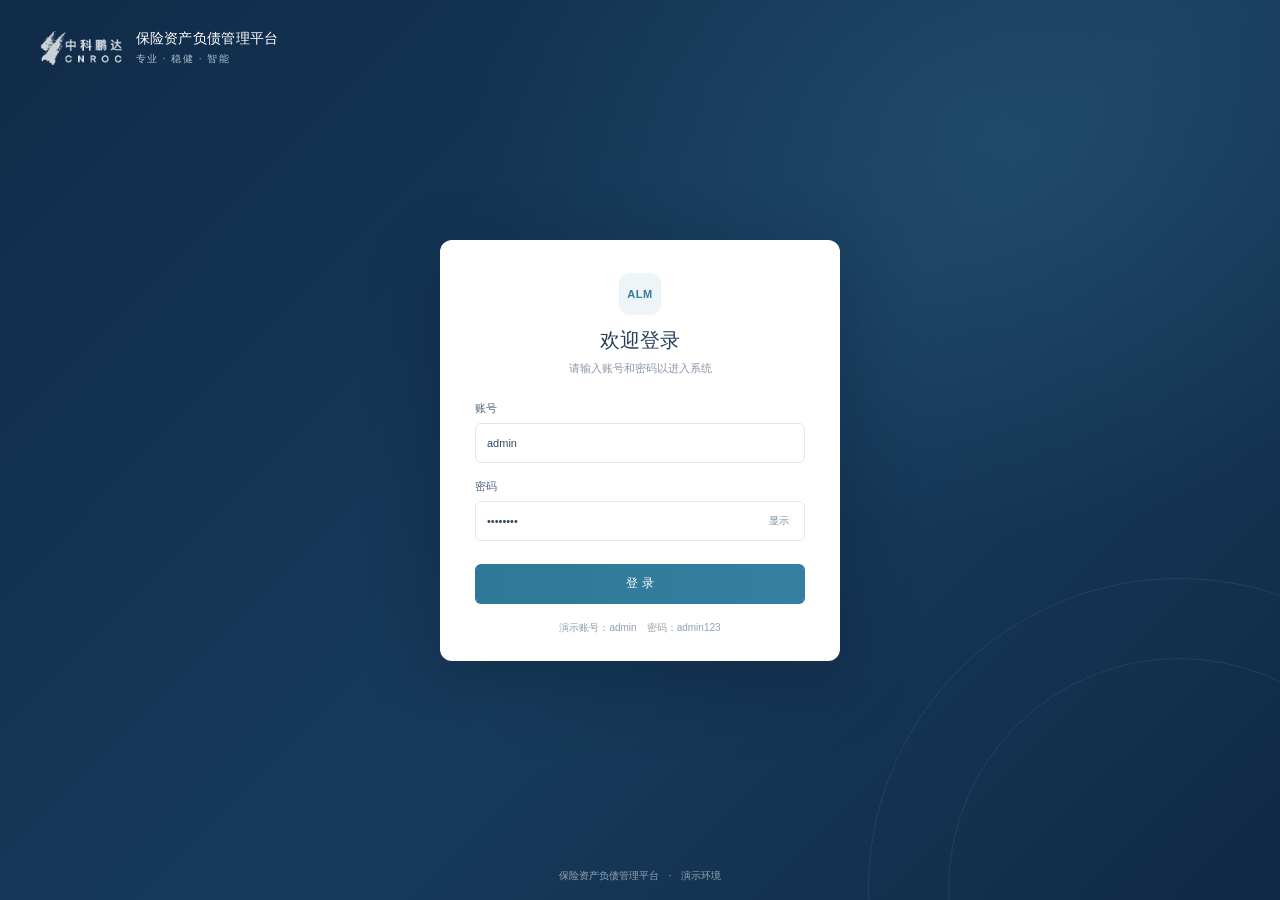
==== index.html @ dae2524f "更新监管报表填报说明内容，按相对路径重建发布包" ====
<!doctype html>
<html lang="zh-CN"><head><meta charset="UTF-8"/><meta name="viewport" content="width=device-width, initial-scale=1.0"/><meta name="theme-color" content="#10243f"/><title>保险资产负债管理平台</title>  <script type="module" crossorigin src="./assets/index-Ctc1Qsqa.js"></script>
  <link rel="stylesheet" crossorigin href="./assets/index-CsnLTmiR.css">
</head><body><div id="root"></div></body></html>
---- assets/index-CsnLTmiR.css ----
:root{color:#233d59;font-synthesis:none;text-rendering:optimizelegibility;-webkit-font-smoothing:antialiased;--nav:#10243f;--nav-active:#1b3e60;--accent:#43c0bf;--primary:#176f91;--primary-hover:#125c7b;--title:#172b4d;--muted:#74839a;--line:#e8edf4;--shadow:0 3px 8px #152b490f;background:#f4f7fb;font-family:Inter,PingFang SC,Microsoft YaHei,Arial,sans-serif;font-size:13px;font-weight:400}*{box-sizing:border-box}body{min-width:320px;min-height:100vh;margin:0}button,input,select,textarea{font:inherit}button{cursor:pointer;color:inherit}a{color:inherit;text-decoration:none}.app-shell{background:#f4f7fb;height:100vh;min-height:600px;display:flex;overflow:hidden}.sidebar{background:var(--nav);color:#bdc8d6;flex-direction:column;flex:none;width:260px;display:flex;overflow:hidden}.brand{color:#fff;white-space:nowrap;flex:none;align-items:center;gap:12px;height:75px;padding:0 22px;font-size:13px;display:flex}.brand-mark{background:#1b88a6;border-radius:10px;place-items:center;width:34px;height:34px;font-size:26px;font-weight:300;line-height:1;display:grid}.brand-logo{flex:none;width:auto;height:30px;display:block}.brand-text{flex-direction:column;justify-content:center;min-width:0;line-height:1.2;display:flex}.brand-text b{color:#fff;letter-spacing:1px;white-space:nowrap;font-size:13px;font-weight:600}@media (width>=761px){.brand-mark{display:none}}.nav-scroll{scrollbar-width:thin;scrollbar-color:#324861 transparent;flex:1;padding-bottom:16px;overflow-y:auto}.nav-caption{color:#71849f;letter-spacing:1px;padding:20px 22px 8px;font-size:11px}.nav-module{padding:0 12px}.nav-item{color:#bdc8d6;border-radius:7px;align-items:center;gap:12px;height:40px;margin-bottom:5px;padding:0 12px 0 20px;font-size:13px;font-weight:600;transition:background .15s,color .15s;display:flex;position:relative}.nav-item:hover{color:#fff;background:#ffffff0f}.nav-item.active{background:var(--nav-active);color:#fff;font-weight:600}.nav-item.active:before{content:"";background:var(--accent);border-radius:2px;width:3px;position:absolute;top:10px;bottom:10px;left:0}.nav-dot{background:#7f92aa;border-radius:50%;flex:none;width:9px;height:9px}.nav-item.active .nav-dot{background:#59cbca;box-shadow:0 0 0 1px #59cbca59}.nav-chevron{color:#9ab4ca;margin-left:auto;font-size:13px}.sub-list{padding:3px 8px 8px 22px}.sub-list.grouped{background:#ffffff06;border-left:1px solid #ffffff12;border-radius:0 7px 7px 0;margin:1px 0 7px;padding:6px 8px 8px 22px}.sub-group{color:#8fa3bb;letter-spacing:.3px;text-align:left;cursor:pointer;background:0 0;border:0;border-radius:4px;align-items:center;gap:6px;width:100%;padding:7px 10px 4px;font-size:12px;font-weight:600;transition:color .15s;display:flex}.sub-group:hover{color:#c9d6e6}.sub-chevron{color:#6a7f99;margin-left:auto;font-size:12px;transition:transform .15s}.sub-group:before{content:"";background:#5a7088;border-radius:50%;flex:none;width:4px;height:4px}.sub-item{color:#a9b9cd;border-radius:5px;margin:1px 0;padding:7px 12px;font-size:11px;font-weight:500;line-height:1.4;transition:background .15s,color .15s;display:block}.sub-item:hover{color:#e9f2fa;background:#ffffff0d}.sub-item.active{color:#12334d;background:#d8edf2;font-weight:700;position:relative}.sub-item.active:before{content:"";background:var(--accent);border-radius:2px;width:3px;position:absolute;top:6px;bottom:6px;left:0}.nav-divider{border-top:1px solid #2a3e57;margin:15px 22px 0}.sys-nav{text-align:left;color:#bdc8d6;background:0 0;border:0;width:100%;height:36px;padding-left:46px;font-size:12px;display:block}.sys-nav:hover{color:#fff}.sidebar-user{background:#172f4c;border-radius:9px;flex:none;align-items:center;gap:11px;min-height:62px;margin:auto 16px 20px;padding:0 14px;display:flex}.sidebar-user b,.sidebar-user small{display:block}.sidebar-user b{color:#fff;font-size:11px;font-weight:600}.sidebar-user small{color:#95a9c0;margin-top:3px;font-size:10px}.user-avatar,.top-avatar{color:#fff;background:#2b6981;border-radius:50%;flex:none;place-items:center;width:30px;height:30px;font-size:10px;display:grid}.main-area{flex-direction:column;flex:1;min-width:0;display:flex}.topbar{z-index:2;background:#fff;border-bottom:1px solid #e9eef5;flex:none;justify-content:space-between;align-items:center;height:58px;padding:0 30px;display:flex}.breadcrumbs{color:#738198;font-size:11px}.breadcrumbs b{font-weight:600}.breadcrumbs span{color:#3d526e}.top-user{color:#3b4b62;align-items:center;gap:9px;font-size:11px;display:flex}.top-avatar{color:#217e91;background:#edf4f7;width:28px;height:28px}.caret{color:#8997a9}.page-scroll{flex:1;min-height:0;overflow:auto}.page-content{max-width:1800px;margin:0 auto;padding:23px 30px 34px}.page-heading{justify-content:space-between;align-items:flex-start;gap:18px;min-height:56px;margin-bottom:18px;display:flex}.page-heading h1{color:var(--title);margin:0;font-size:21px;font-weight:700;line-height:1.2}.page-heading p{color:var(--muted);margin:7px 0 0;font-size:11px}.heading-actions{flex-wrap:wrap;align-items:center;gap:8px;display:flex}.button{color:#51677f;white-space:nowrap;background:#fff;border:1px solid #dce5ee;border-radius:5px;justify-content:center;align-items:center;height:30px;padding:0 14px;font-size:11px;transition:all .15s;display:inline-flex}.button:hover{color:var(--primary);background:#f7fbfd;border-color:#a9c6d7}.button.primary{background:var(--primary);border-color:var(--primary);color:#fff;font-weight:600}.button.primary:hover{background:var(--primary-hover);border-color:var(--primary-hover)}.status-pill{color:#2b8972;white-space:nowrap;background:#eff9f5;border:1px solid #cce9df;border-radius:14px;padding:5px 10px;font-size:10px}.card{box-shadow:var(--shadow);background:#fff;border:1px solid #e7edf3;border-radius:8px;overflow:hidden}.card-header{border-bottom:1px solid #edf1f5;justify-content:space-between;align-items:center;height:50px;padding:0 18px;display:flex}.card-header h2{color:var(--title);margin:0;font-size:13px;font-weight:700}.card-header>div{align-items:center;gap:8px;display:flex}.card-body{padding:16px 18px}.muted{color:#8593a6;font-size:10px}.kpi-grid{grid-template-columns:repeat(7,minmax(125px,1fr));gap:10px;display:grid}.kpi-card{text-align:left;min-width:0;height:104px;box-shadow:var(--shadow);background:#fff;border:1px solid #e8edf4;border-radius:8px;padding:15px 13px 10px;transition:transform .15s,box-shadow .15s,border .15s;position:relative;overflow:hidden}.kpi-card:hover{transform:translateY(-2px);box-shadow:0 6px 16px #152b491a}.kpi-card.selected{border-color:#8fc5d2}.kpi-topline{background:#2289a3;height:3px;position:absolute;top:0;left:0;right:0}.kpi-card:nth-child(2n) .kpi-topline{background:#7386a7}.kpi-label{color:#52657d;text-overflow:ellipsis;white-space:nowrap;font-size:10px;display:block;overflow:hidden}.kpi-card strong{color:#1b3655;margin-top:6px;font-size:22px;line-height:1.15;display:block}.kpi-card small{color:#8795a8;margin-top:6px;font-size:9px;display:block}.kpi-card em{color:#23836e;margin-left:3px;font-style:normal}.metric-detail{border-color:#b9dce4;margin-top:13px}.text-button{color:var(--primary);background:0 0;border:0;font-size:10px}.formula-box{background:#f3f8fb;border-radius:6px;align-items:center;gap:16px;padding:12px 14px;display:flex}.formula-box span{color:#74839a;flex:none;font-size:10px}.formula-box b{color:#1d4667;font-size:12px}.metric-detail .card-body>p{color:#6f8093;margin:11px 0;font-size:11px}.detail-columns{color:#74839a;border-top:1px solid #edf1f5;flex-wrap:wrap;gap:28px;padding-top:9px;font-size:10px;display:flex}.detail-columns strong{color:#314b65;font-weight:600}.two-col{grid-template-columns:minmax(0,1.6fr) minmax(300px,1fr);gap:14px;display:grid}.section-gap{margin-top:14px}.chart-wrap{height:230px;padding-top:9px;position:relative}.chart-wrap svg{width:100%;height:205px;overflow:visible}.chart-wrap svg text{fill:#94a1b1;font-size:10px}.chart-legend{color:#74839a;gap:15px;font-size:10px;display:flex;position:absolute;top:-40px;right:2px}.chart-legend span{align-items:center;gap:5px;display:flex}.chart-legend i{border-radius:50%;width:8px;height:8px;display:inline-block}.legend-blue{background:#328bc6}.legend-teal{background:#22a38b}.allocation{justify-content:center;align-items:center;gap:25px;min-height:205px;display:flex}.donut{background:conic-gradient(#2789bb 0 52.4%,#4cae9d 52.4% 71%,#7fa4c1 71% 83.3%,#b2c3d4 83.3% 93.7%,#d8e0e8 93.7% 100%);border-radius:50%;flex:none;place-items:center;width:145px;height:145px;display:grid}.donut>div{text-align:center;background:#fff;border-radius:50%;align-content:center;width:102px;height:102px;display:grid}.donut b{color:#263e5d;font-size:17px}.donut small{color:#8290a2;font-size:9px}.allocation-list{min-width:160px}.allocation-list>div{color:#67798f;align-items:center;gap:7px;margin:12px 0;font-size:10px;display:flex}.allocation-list b{color:#334e6c;margin-left:auto}.swatch{background:#2789bb;border-radius:2px;width:8px;height:8px}.swatch.s1{background:#4cae9d}.swatch.s2{background:#7fa4c1}.swatch.s3{background:#b2c3d4}.swatch.s4{background:#d8e0e8}.table-scroll{width:100%;overflow:auto}table{border-collapse:collapse;white-space:nowrap;width:100%;font-size:11px}thead{background:#f4f7fa}th{color:#53677f;text-align:left;border-bottom:1px solid #e3eaf1;height:38px;padding:0 12px;font-weight:600}td{color:#364d67;border-bottom:1px solid #edf1f5;height:42px;padding:0 12px}.tag{white-space:nowrap;border-radius:11px;align-items:center;height:20px;padding:0 8px;font-size:9px;display:inline-flex}.tag.blue{color:#367da0;background:#edf5fa}.tag.gray{color:#8491a0;background:#f0f2f5}.positive{color:#23836e}.negative{color:#b84e42}.empty-cell{color:#93a0af;height:100px;text-align:center!important}.table-note{color:#93a0af;margin-top:12px;font-size:10px}.filterbar{box-shadow:var(--shadow);background:#fff;border:1px solid #e7edf3;border-radius:8px;flex-wrap:wrap;align-items:flex-end;gap:12px;margin-bottom:14px;padding:12px 16px;display:flex}.filter-control{color:#74839a;flex-direction:column;gap:5px;font-size:10px;display:flex}.filter-control select,.filter-control input,.table-toolbar input,.table-toolbar select,.market-filters select,.mini-select{color:#354b65;background:#fbfcfd;border:1px solid #e1e8ef;border-radius:5px;outline:none;min-width:150px;height:28px;padding:0 9px}.filter-control input:focus,.filter-control select:focus{border-color:#9dbdd2}.filter-control.search-control input{min-width:190px}.pager{color:#8492a3;justify-content:flex-end;align-items:center;gap:7px;margin:12px 0 4px;font-size:10px;display:flex}.pager button{color:#65768c;background:#fff;border:1px solid #e2e8ef;border-radius:4px;min-width:25px;height:25px}.pager .current-page{background:var(--primary);border-color:var(--primary);color:#fff}.pager input{text-align:center;border:1px solid #dce5ec;border-radius:4px;width:32px;height:22px}.tabs{border-bottom:1px solid #e2e8ef;gap:25px;margin:0 0 14px;display:flex}.tabs button{color:#718198;background:0 0;border:0;padding:0 2px 11px;font-size:12px;position:relative}.tabs button:hover,.tabs button.active{color:var(--primary);font-weight:600}.tabs button.active:after{content:"";background:var(--primary);border-radius:2px;height:2px;position:absolute;bottom:-1px;left:0;right:0}.tab-count{color:var(--primary);background:#e8f3f6;border-radius:9px;margin-left:6px;padding:1px 6px;font-size:9px}.table-toolbar{align-items:center;gap:10px;margin:-2px 0 12px;display:flex}.table-toolbar input{min-width:230px}.table-toolbar select{min-width:155px}.table-toolbar .tag{margin-left:auto}.switch{vertical-align:middle;background:#cdd5de;border:none;border-radius:11px;width:34px;height:18px;padding:2px;transition:background .2s}.switch:after{content:"";background:#fff;border-radius:50%;width:14px;height:14px;transition:transform .2s;display:block;box-shadow:0 1px 2px #8390a0}.switch.on{background:#27977d}.switch.on:after{transform:translate(16px)}.row-actions{gap:6px;display:flex}.row-actions .button{height:26px;padding:0 8px;font-size:10px}.summary-row{gap:12px;margin-bottom:14px;display:flex}.summary-card{min-width:150px;box-shadow:var(--shadow);background:#fff;border:1px solid #e7edf3;border-radius:7px;align-items:center;gap:9px;padding:11px 14px;display:flex}.summary-card small{color:#7c8b9d;font-size:10px}.summary-card b{color:#263f5e;font-size:15px}.summary-card span{color:#8391a1;font-size:10px}.notice{color:#52738c;background:#f0f7fb;border:1px solid #d9eaf2;border-radius:6px;margin:0 0 14px;padding:10px 13px;font-size:10px}.modal-backdrop{z-index:20;background:#0c1b2e6b;place-items:center;padding:16px;display:grid;position:fixed;inset:0}.modal{background:#fff;border-radius:9px;width:min(520px,100%);overflow:hidden;box-shadow:0 20px 70px #0c1b2e3d}.modal header,.modal footer{border-bottom:1px solid #edf1f5;justify-content:space-between;align-items:center;height:52px;padding:0 18px;display:flex}.modal header b{color:var(--title);font-size:14px}.modal header button{color:#8291a3;background:0 0;border:0;font-size:23px}.modal-body{color:#53677d;padding:18px;font-size:11px}.modal footer{border-top:1px solid #edf1f5;border-bottom:0;justify-content:flex-end;gap:8px}.modal-lead{color:#304a65;margin:0 0 14px;font-weight:600}.modal-field{color:#6e8094;margin-top:16px;font-size:10px;display:block}.modal-field textarea{color:#40566f;resize:vertical;border:1px solid #dfe7ee;border-radius:5px;width:100%;margin-top:6px;padding:9px;display:block}.report-summary{grid-template-columns:repeat(4,1fr);gap:10px;margin:14px 0;display:grid}.report-summary>div{box-shadow:var(--shadow);background:#fff;border:1px solid #e7edf3;border-radius:7px;padding:12px 14px}.report-summary small,.report-summary b{display:block}.report-summary small{color:#8491a1;font-size:10px}.report-summary b{color:#344d68;margin-top:6px;font-size:11px}.report-chapters{grid-template-columns:repeat(3,minmax(180px,1fr));gap:12px;display:grid}.chapter-card{text-align:left;min-height:112px;box-shadow:var(--shadow);background:#fff;border:1px solid #e7edf3;border-radius:8px;padding:15px}.chapter-card b,.chapter-card small{display:block}.chapter-card b{color:#304963;font-size:12px}.chapter-card small{color:#8391a1;margin-top:7px;font-size:10px}.chapter-progress{background:#eaf0f6;border-radius:3px;height:4px;margin-top:16px}.chapter-progress i{background:#2584ed;border-radius:3px;height:4px;display:block}.flow{justify-content:space-between;align-items:center;gap:8px;display:flex}.flow-step{color:#536981;align-items:center;gap:9px;font-size:11px;display:flex}.flow-step span{color:#28738d;background:#edf5f9;border-radius:50%;place-items:center;width:24px;height:24px;font-size:9px;display:grid}.flow-step b{color:#b2bdc8;margin-left:8px;font-size:16px}.market-filters{color:#75859a;background:#fff;border:1px solid #e7edf3;border-radius:8px;align-items:center;gap:22px;margin-bottom:14px;padding:12px 16px;font-size:10px;display:flex}.market-filters label{align-items:center;gap:9px;display:flex}.data-source{margin-left:auto}.data-source span{color:#314b66}.market-kpis{grid-template-columns:repeat(5,1fr);gap:10px;margin-bottom:14px;display:grid}.market-kpis>div{box-shadow:var(--shadow);background:#fff;border:1px solid #e7edf3;border-radius:7px;padding:12px 15px}.market-kpis small,.market-kpis strong{display:block}.market-kpis small{color:#8291a2;font-size:10px}.market-kpis strong{color:#2c4562;margin-top:7px;font-size:18px}.market-kpis span{color:#24866f;font-size:9px}.segmented{border:1px solid #e0e7ef;border-radius:5px;display:flex;overflow:hidden}.segmented button{color:#6f8095;background:#fff;border:0;padding:5px 10px;font-size:9px}.segmented button.active{color:#176f91;background:#eaf4f7}.forecast-summary{grid-template-columns:repeat(4,1fr);gap:10px;margin:14px 0;display:grid}.forecast-summary>div{box-shadow:var(--shadow);background:#fff;border:1px solid #e7edf3;border-radius:7px;padding:13px 15px}.forecast-summary small,.forecast-summary strong,.forecast-summary span{display:block}.forecast-summary small{color:#7f8da0;font-size:10px}.forecast-summary strong{color:#263f5e;margin:7px 0 3px;font-size:19px}.forecast-summary span{color:#97a3b2;font-size:9px}.param-list>div{border-bottom:1px solid #edf1f5;justify-content:space-between;padding:12px 2px;font-size:10px;display:flex}.param-list>div:last-child{border:0}.param-list span{color:#8593a4}.param-list b{color:#344b65;font-weight:600}@media (width<=1200px){.sidebar{width:230px}.page-content{padding:20px}.kpi-grid{grid-template-columns:repeat(4,minmax(130px,1fr))}.two-col{grid-template-columns:1fr}.allocation{justify-content:flex-start}.report-chapters{grid-template-columns:repeat(2,minmax(180px,1fr))}}.chart-wrap{padding-top:24px}.chart-wrap svg{height:190px}.chart-legend{top:4px}.report-tabs{scrollbar-width:thin;background:#fff;border-bottom:1px solid #e6edf3;gap:0;margin:12px 0 14px;display:flex;overflow:auto}.report-tabs button{color:#6e8094;background:#fff;border:0;border-bottom:2px solid #0000;flex:none;height:39px;padding:0 13px;font-size:10px}.report-tabs button:hover{color:var(--primary);background:#f8fbfd}.report-tabs button.active{border-bottom-color:var(--primary);color:var(--primary);font-weight:700}.asset-table{table-layout:fixed;min-width:1450px;font-size:10px}.asset-table th,.asset-table td{text-align:center;white-space:normal;height:auto;padding:8px;line-height:1.4}.asset-table thead tr:first-child th{color:#304965;background:#eaf1f6;border-right:1px solid #dde6ed;height:37px;font-weight:700}.asset-table thead tr:nth-child(2) th{color:#53677f;background:#f4f7fa;height:46px;font-size:9px}.asset-table th:first-child,.asset-table td:first-child{text-align:left;width:230px}.asset-table .asset-sticky{z-index:1;background:#eaf1f6;position:sticky;left:0}.asset-table td.asset-name{z-index:1;text-align:left;color:#354c66;background:#fff;padding:8px;position:sticky;left:0}.asset-table tbody tr:hover td.asset-name{background:#f6fafc}.asset-table tbody tr.asset-section-row td{color:#2c4561;background:#f0f5f8;font-weight:700}.asset-table tbody tr.asset-section-row td.asset-name{background:#f0f5f8}.asset-table-wrap{max-height:calc(100vh - 410px)}@media (width<=900px){.page-content{padding-left:18px;padding-right:18px}.kpi-grid{grid-template-columns:repeat(2,minmax(0,1fr))}.market-kpis{grid-template-columns:repeat(3,minmax(0,1fr))}}@media (width<=760px){.app-shell{height:auto;min-height:100dvh}.sidebar{width:66px;height:100vh;position:sticky;top:0}.brand{padding:0 16px}.brand b,.brand-logo,.brand-text,.nav-caption,.nav-item span:not(.nav-dot),.sub-list,.nav-divider,.sys-nav,.sidebar-user{display:none}.nav-module{padding:0 8px}.nav-item{justify-content:center;margin:7px 0;padding:0}.nav-dot{width:10px;height:10px}.topbar{height:52px;padding:0 15px}.breadcrumbs{font-size:10px}.top-user>span:not(.top-avatar){display:none}.page-content{padding:17px 13px 25px}.page-heading{display:block}.heading-actions{margin-top:13px}.kpi-grid{grid-template-columns:repeat(2,minmax(130px,1fr))}.kpi-card{height:94px}.report-summary,.forecast-summary,.market-kpis{grid-template-columns:repeat(2,1fr)}.market-kpis>div:last-child{grid-column:span 2}.market-filters{flex-direction:column;align-items:flex-start;gap:10px}.data-source{margin-left:0}.report-chapters{grid-template-columns:1fr}.summary-row{flex-wrap:wrap}.summary-card{flex:1;min-width:140px}.row-actions{flex-direction:column}.flow{flex-direction:column;align-items:flex-start}.flow-step b{display:none}.formula-box{flex-direction:column;align-items:flex-start;gap:6px}.card-body{padding:13px}.card-header{padding:0 13px}.filterbar{gap:9px}.filter-control{flex:1;min-width:125px}.filter-control select,.filter-control input{width:100%;min-width:0}.filter-control.search-control input{min-width:0}.table-toolbar{flex-wrap:wrap}.table-toolbar input{flex:1;min-width:0}.table-toolbar .tag{margin-left:0}}.nav-item,.sub-item,.sys-nav{outline:none}.nav-item:focus-visible,.sub-item:focus-visible,.sys-nav:focus-visible{outline-offset:2px;outline:2px solid #59cbca}.nav-item:hover .nav-dot{background:#59cbca}.nav-chevron{transition:transform .18s,color .15s}.nav-item:hover .nav-chevron{color:#d7e7f2}.nav-item.active .nav-chevron{transform:rotate(180deg)}.sub-list{animation:.16s ease-out nav-reveal}.sub-list.grouped>div+div{border-top:1px solid #ffffff0a;margin-top:2px;padding-top:2px}@keyframes nav-reveal{0%{opacity:.6;transform:translateY(-3px)}to{opacity:1;transform:translateY(0)}}.prototype-filter{box-shadow:var(--shadow);background:#fff;border:1px solid #e7edf3;border-radius:8px;flex-wrap:wrap;align-items:flex-end;gap:12px;margin:0 0 14px;padding:12px 16px;display:flex}.prototype-filter label{color:#74839a;align-items:center;gap:8px;font-size:10px;display:flex}.prototype-filter select,.prototype-filter input{color:#354b65;height:29px;font:inherit;background:#fbfcfd;border:1px solid #e1e8ef;border-radius:5px;padding:0 9px}.prototype-filter .button{height:29px}.prototype-filter .demo-tag{color:#39849d;background:#edf7fa;border:1px solid #d9edf2;border-radius:12px;margin-left:auto;padding:4px 9px;font-size:9px}.market-prototype-filter>label:first-child{flex-wrap:wrap}.market-prototype-filter input[type=date]{width:142px}.prototype-kpis,.prototype-stat-cards{grid-template-columns:repeat(5,minmax(0,1fr));gap:10px;margin-bottom:14px;display:grid}.prototype-kpis>div,.prototype-stat-cards>div{min-width:0;min-height:84px;box-shadow:var(--shadow);background:#fff;border:1px solid #e7edf3;border-radius:7px;padding:12px 14px}.prototype-kpis small,.prototype-kpis strong,.prototype-kpis span,.prototype-stat-cards small,.prototype-stat-cards strong,.prototype-stat-cards span{display:block}.prototype-kpis small,.prototype-stat-cards small{color:#8291a2;font-size:10px;line-height:1.4}.prototype-kpis strong,.prototype-stat-cards strong{color:#294663;white-space:nowrap;margin:8px 0 4px;font-size:19px}.prototype-kpis span,.prototype-stat-cards span{color:#93a0af;font-size:9px}.market-prototype .card{margin-bottom:14px}.prototype-chart{height:230px;padding-top:25px;position:relative}.prototype-chart svg{width:100%;height:195px;overflow:visible}.prototype-chart svg text{font-family:inherit}.prototype-legend{color:#75859a;font-size:10px;position:absolute;top:2px;right:8px}.market-prototype-grid{grid-template-columns:minmax(0,1.4fr) minmax(330px,1fr);gap:14px;display:grid}.market-prototype-grid .card{margin-bottom:0}.yield-curve>div{color:#687c91;grid-template-columns:55px 1fr 55px;align-items:center;gap:10px;margin:13px 0;font-size:10px;display:grid}.yield-curve>div>div{background:#eff3f6;border-radius:8px;height:8px;overflow:hidden}.yield-curve i{background:linear-gradient(90deg,#53b7b1,#2d86ad);border-radius:8px;height:100%;display:block}.yield-curve b{text-align:right;color:#2e4a67;font-weight:600}.prototype-tabs{margin-top:12px}.prototype-analysis-select{color:#74839a;flex-wrap:wrap;align-items:center;gap:26px;padding:9px 2px 13px;font-size:10px;display:flex}.prototype-analysis-select b{color:#394f68;background:#fff;border:1px solid #e0e7ef;border-radius:5px;margin-left:7px;padding:6px 10px;font-weight:500;display:inline-block}.prototype-stat-cards{grid-template-columns:repeat(4,minmax(0,1fr))}.forecast-prototype>.card{margin-bottom:14px}.forecast-prototype table{font-size:10px}.forecast-prototype th{color:#435c77;background:#eef3f7;height:42px}.forecast-prototype td{height:38px}.forecast-source{color:#76879a;background:#f4f8fa;border:1px solid #e3edf1;border-radius:6px;margin-top:14px;padding:12px 14px;font-size:10px;line-height:1.7}.scope-grid{grid-template-columns:repeat(3,1fr);gap:18px;display:grid}.scope-grid>div{border-left:3px solid #5aa9b1;padding:3px 12px}.scope-grid b{color:#314c68;font-size:11px}.scope-grid p{color:#74839a;margin:7px 0 0;font-size:10px;line-height:1.7}.equation-cards{grid-template-columns:repeat(5,minmax(0,1fr));align-items:center;gap:12px;display:grid}.equation-cards>div{background:#f9fbfc;border:1px solid #e5edf2;border-radius:7px;min-height:74px;padding:12px;position:relative}.equation-cards small,.equation-cards b{display:block}.equation-cards small{color:#78899b;min-height:25px;font-size:9px}.equation-cards b{color:#2d4b68;white-space:nowrap;margin-top:6px;font-size:12px}.equation-cards i{color:#91a1b0;z-index:1;font-size:10px;font-style:normal;position:absolute;top:26px;right:-15px}@media (width<=1100px){.prototype-kpis{grid-template-columns:repeat(3,minmax(0,1fr))}.market-prototype-grid{grid-template-columns:1fr}.prototype-stat-cards{grid-template-columns:repeat(2,minmax(0,1fr))}.equation-cards{grid-template-columns:repeat(3,minmax(0,1fr))}}@media (width<=700px){.prototype-kpis{grid-template-columns:repeat(2,minmax(0,1fr))}.prototype-filter{align-items:stretch}.prototype-filter label{justify-content:space-between;width:100%}.prototype-filter label select{flex:1;min-width:0}.prototype-filter .demo-tag{margin-left:0}.scope-grid{grid-template-columns:1fr}.prototype-stat-cards{grid-template-columns:repeat(2,minmax(0,1fr))}.market-prototype-filter input[type=date]{width:calc(50% - 20px)}}.stress-review-note{color:#816b37;background:#fffaf0;border:1px solid #f0dfb5;border-radius:6px;justify-content:space-between;align-items:center;gap:16px;margin-bottom:12px;padding:10px 14px;font-size:10px;display:flex}.stress-review-note label{white-space:nowrap;align-items:center;gap:8px;display:flex}.stress-review-note select{color:#5d6470;background:#fff;border:1px solid #e7dfcc;border-radius:4px;height:27px;padding:0 8px;font-size:10px}.stress-overview{align-items:center;gap:10px;margin-bottom:13px;display:flex}.stress-overview>div{background:#fff;border:1px solid #e7edf3;border-radius:6px;justify-content:space-between;align-items:center;min-width:112px;padding:9px 12px;display:flex}.stress-overview small{color:#7c8b9c;font-size:10px}.stress-overview b{color:#294663;font-size:17px}.stress-overview>span{color:#8291a2;margin-left:6px;font-size:10px}.stress-table{min-width:1100px}.stress-table th:nth-child(6),.stress-table td:nth-child(6){text-align:center;width:70px}.stress-table th:last-child{width:200px}.stress-table td{white-space:normal;line-height:1.5}.stress-table .row-actions{white-space:nowrap;gap:6px;display:flex}.stress-table .row-actions .button{padding:0 9px}.scenario-expand{color:#2e4d69;text-align:left;background:0 0;border:0;padding:0;font-size:10px;line-height:1.5}.scenario-expand:hover{color:var(--primary)}.scenario-detail-row>td{background:#f7fafc;padding:0}.scenario-detail{color:#526a80;background:#f5f9fb;border-left:3px solid #58a9b1;margin:0 12px 10px 25px;padding:13px 16px}.scenario-detail>div{justify-content:space-between;gap:12px;display:flex}.scenario-detail b{color:#294967;font-size:11px}.scenario-detail span,.scenario-detail small{color:#8594a4;font-size:9px}.scenario-detail ul{margin:9px 0;padding-left:18px}.scenario-detail li{margin:3px 0;font-size:10px;line-height:1.7}.run-review-note{color:#74859a;background:#f6f9fb;border:1px solid #e8eef3;border-radius:6px;grid-template-columns:150px 1fr;gap:5px 12px;margin:14px 0 0;padding:11px 13px;font-size:10px;line-height:1.6;display:grid}.run-review-note b{color:#3d5873;grid-row:span 2}.run-review-note small{color:#91a0af;font-size:9px}@media (width<=760px){.stress-review-note{flex-direction:column;align-items:flex-start}.stress-overview{flex-wrap:wrap;align-items:stretch}.stress-overview>span{width:100%;margin:4px 0}.run-review-note{grid-template-columns:1fr}.run-review-note b{grid-row:auto}}.report-prototype-filter{box-shadow:var(--shadow);background:#fff;border:1px solid #e7edf3;border-radius:8px;flex-wrap:wrap;align-items:flex-end;gap:12px;margin-bottom:12px;padding:12px 16px;display:flex}.report-prototype-filter label{color:#74839a;flex-direction:column;gap:5px;font-size:10px;display:flex}.report-prototype-filter input,.report-prototype-filter select{color:#354b65;min-width:170px;height:29px;font:inherit;background:#fbfcfd;border:1px solid #e1e8ef;border-radius:5px;padding:0 9px}.report-placeholder{color:#74839a;padding:26px 20px;font-size:11px;line-height:1.7}.app-shell{height:100dvh;min-height:0}.brand{background:linear-gradient(110deg,#1c4a6952,#10243f00 78%);border-bottom:1px solid #ffffff12;gap:9px;height:72px;padding:0 17px}.brand-mark{display:none}.brand-logo{object-fit:contain;opacity:.98;flex:none;width:auto;max-width:64px;height:25px}.brand-text{flex:1;min-width:0}.brand-text b{letter-spacing:.2px;text-overflow:ellipsis;font-size:12px;overflow:hidden}.brand-close,.mobile-menu,.nav-backdrop{display:none}@media (width<=760px){.app-shell{height:100dvh;min-height:0;overflow:hidden}.sidebar{z-index:30;width:260px;height:100dvh;box-shadow:none;transition:transform .22s;position:fixed;inset:0 auto 0 0;transform:translate(-102%)}.sidebar.mobile-open{transform:translate(0);box-shadow:12px 0 36px #09192c52}.brand{gap:9px;height:72px;padding:0 16px}.brand-logo{max-width:68px;height:26px}.brand-text b{font-size:12px}.brand-close{color:#c9d8e6;background:#ffffff0a;border:1px solid #ffffff24;border-radius:6px;place-items:center;width:27px;height:27px;font-size:20px;line-height:1;display:grid}.nav-scroll{padding-bottom:14px}.nav-caption{padding-top:18px}.nav-module{padding:0 12px}.nav-item{justify-content:flex-start;margin:0 0 5px;padding:0 12px 0 20px}.nav-item span:not(.nav-dot),.sub-list,.nav-divider,.sys-nav,.sidebar-user{display:block}.sidebar-user{display:flex}.main-area{width:100%;min-width:0;height:100dvh}.topbar{gap:10px;height:52px;padding:0 12px}.mobile-menu{color:#35536f;background:#fff;border:1px solid #e2eaf1;border-radius:6px;flex:none;justify-content:center;align-items:center;width:30px;height:30px;font-size:15px;display:inline-flex}.breadcrumbs{text-overflow:ellipsis;white-space:nowrap;flex:1;min-width:0;font-size:10px;overflow:hidden}.top-user{flex:none;gap:6px}.top-user>span:not(.top-avatar){display:none}.page-scroll{overscroll-behavior:contain;min-height:0;overflow:auto}.nav-backdrop{z-index:25;background:#0614246b;border:0;width:100%;height:100%;display:block;position:fixed;inset:0}.page-content{padding:17px 14px 26px}}@media (width<=520px){.topbar{gap:8px;padding:0 9px}.page-content{padding:15px 10px 22px}.page-heading h1{font-size:19px}.page-heading{margin-bottom:14px}.heading-actions{gap:6px}.heading-actions .button{padding:0 9px}.regulatory-query,.prototype-kpis,.prototype-stat-cards{grid-template-columns:repeat(2,minmax(0,1fr))}.market-prototype-grid{grid-template-columns:minmax(0,1fr)}.equation-cards{grid-template-columns:repeat(2,minmax(0,1fr))}.equation-cards i{right:-12px}.report-prototype-filter label{width:100%}.report-prototype-filter input,.report-prototype-filter select{width:100%;min-width:0}.stress-overview>div{flex:1;min-width:90px}}@media (width<=760px){.brand-logo{display:block}.brand-text{display:flex}.brand-text b{display:block}}@media (width<=900px){.app-shell{height:100dvh;min-height:0;overflow:hidden}.sidebar{z-index:30;width:260px;height:100dvh;box-shadow:none;transition:transform .22s;position:fixed;inset:0 auto 0 0;transform:translate(-102%)}.sidebar.mobile-open{transform:translate(0);box-shadow:12px 0 36px #09192c52}.brand{gap:9px;height:72px;padding:0 16px}.brand-logo{max-width:68px;height:26px;display:block}.brand-text{flex:1;min-width:0;display:flex}.brand-text b{font-size:12px;display:block}.brand-close{color:#c9d8e6;background:#ffffff0a;border:1px solid #ffffff24;border-radius:6px;place-items:center;width:27px;height:27px;font-size:20px;line-height:1;display:grid}.nav-module{padding:0 12px}.nav-item{justify-content:flex-start;margin:0 0 5px;padding:0 12px 0 20px}.nav-item span:not(.nav-dot),.sub-list,.nav-divider,.sys-nav{display:block}.sidebar-user{display:flex}.main-area{width:100%;min-width:0;height:100dvh}.mobile-menu{color:#35536f;background:#fff;border:1px solid #e2eaf1;border-radius:6px;flex:none;justify-content:center;align-items:center;width:30px;height:30px;font-size:15px;display:inline-flex}.topbar{gap:10px;height:52px;padding:0 14px}.breadcrumbs{text-overflow:ellipsis;white-space:nowrap;flex:1;min-width:0;overflow:hidden}.nav-backdrop{z-index:25;background:#0614246b;border:0;width:100%;height:100%;display:block;position:fixed;inset:0}.brand-logo{max-width:56px;height:22px}.brand-text b{letter-spacing:0;font-size:11px}}.operations-page .filterbar{align-items:flex-end}.operations-filter-actions{gap:8px;margin-left:auto;display:flex}.operations-summary{grid-template-columns:repeat(4,minmax(0,1fr));gap:12px;margin:0 0 14px;display:grid}.operations-summary>div{min-width:0;box-shadow:var(--shadow);background:#fff;border:1px solid #e7edf3;border-radius:8px;padding:13px 15px}.operations-summary small,.operations-summary b,.operations-summary span{display:block}.operations-summary small{color:#7d8ca0;font-size:10px}.operations-summary b{color:#244361;margin-top:8px;font-size:19px}.operations-summary span{color:#8a98a9;margin-top:5px;font-size:9px}.operations-summary .operation-status{color:#ad7a31;font-size:15px}.operations-notice{color:#2b8972;background:#eff9f5;border:1px solid #cce9df;border-radius:6px;margin:-4px 0 12px;padding:9px 12px;font-size:11px}.operations-page>.card{margin-bottom:14px}.operations-page>.card>.table-scroll{padding:0 18px}.operations-table-foot{color:#8291a2;justify-content:space-between;align-items:center;padding:10px 18px;font-size:10px;display:flex}.operations-table-foot span{color:#708197}.operations-table-foot b{background:var(--primary);color:#fff;border-radius:4px;place-items:center;width:24px;height:24px;display:inline-grid}.operations-flow{align-items:center;gap:16px;padding:8px 4px;display:flex;overflow:auto}.operations-flow-step{color:#415b75;flex:1;align-items:center;gap:10px;min-width:0;display:flex}.operations-flow-step i{color:#317b96;background:#eaf3f7;border-radius:50%;flex:none;place-items:center;width:31px;height:31px;font-size:10px;font-style:normal;font-weight:700;display:grid}.operations-flow-step b{white-space:nowrap;font-size:11px;font-weight:600}.operations-flow-step span{color:#9caaba;margin-left:auto;font-size:17px}.system-management-placeholder{align-items:flex-start;gap:15px;padding:22px;display:flex}.system-management-icon{color:#317b96;background:#edf5f8;border-radius:8px;place-items:center;width:36px;height:36px;font-size:18px;display:grid}.system-management-placeholder b{color:#314d69;font-size:12px}.system-management-placeholder p{color:#8291a2;max-width:680px;margin:8px 0 0;font-size:10px;line-height:1.7}@media (width<=900px){.operations-summary{grid-template-columns:repeat(2,minmax(0,1fr))}.operations-flow{min-width:650px}}@media (width<=520px){.operations-filter-actions{width:100%;margin-left:0}.operations-filter-actions .button{flex:1}.operations-summary{gap:8px}.operations-summary>div{padding:11px}.operations-flow{min-width:560px}.system-management-placeholder{padding:16px}}.demo-data-badge{color:#668293;white-space:nowrap;background:#f5fafb;border:1px solid #dce8ed;border-radius:12px;align-items:center;height:22px;padding:0 8px;font-size:9px;display:inline-flex}.operations-page .page-heading{align-items:center}.operations-page .page-heading>.heading-actions{justify-content:flex-end}.operations-page .operations-notice{justify-content:space-between;align-items:center;gap:10px;display:flex}.operations-notice button{color:inherit;background:0 0;border:0;padding:0 2px;font-size:17px;line-height:1}.operations-flow-step.done i{color:#2b8972;background:#e9f6f1}.operations-flow-step.current i{color:#28799a;background:#e9f2f8;box-shadow:0 0 0 3px #eef5f8}.operations-flow-step.current b,.operations-flow-step.current{color:#236f8d}.ops-modal-backdrop{z-index:50;background:#0d1f336b;place-items:center;padding:20px;display:grid;position:fixed;inset:0}.ops-modal{background:#fff;border:1px solid #e3eaf0;border-radius:10px;width:min(520px,100%);overflow:hidden;box-shadow:0 18px 54px #14273e38}.ops-modal-head{color:#233d59;border-bottom:1px solid #edf1f5;justify-content:space-between;align-items:center;height:50px;padding:0 18px;font-size:13px;display:flex}.ops-modal-head button{color:#75869a;background:#f4f7f9;border:0;border-radius:5px;width:26px;height:26px;font-size:18px}.ops-modal-body{padding:18px}.ops-modal-intro{color:#8190a1;margin:0 0 16px;font-size:10px}.ops-modal-timeline{gap:0;display:grid}.ops-modal-timeline>div{border-bottom:1px solid #eff2f5;grid-template-columns:30px 1fr auto;align-items:center;gap:10px;min-height:45px;display:grid}.ops-modal-timeline i{color:#317b96;background:#edf5f8;border-radius:50%;place-items:center;width:25px;height:25px;font-size:9px;font-style:normal;display:grid}.ops-modal-timeline b{color:#38536f;font-size:11px}.ops-modal-timeline span{color:#8998a8;font-size:9px}.ops-modal-note{color:#8897a7;margin:14px 0 0;font-size:10px;line-height:1.7}.ops-form-grid{grid-template-columns:repeat(2,minmax(0,1fr));gap:13px 14px;display:grid}.ops-form-grid label{color:#6f8092;gap:6px;font-size:10px;display:grid}.ops-form-grid input,.ops-form-grid select{color:#314b66;width:100%;height:33px;font:inherit;background:#fff;border:1px solid #dfe7ee;border-radius:5px;outline:none;padding:0 10px}.ops-form-grid input:focus,.ops-form-grid select:focus{border-color:#69a8bd;box-shadow:0 0 0 2px #4794ae1f}.danger-text{color:#ba7272}@media (width<=520px){.ops-form-grid{grid-template-columns:1fr}}.ops-modal-foot{background:#fbfcfd;border-top:1px solid #edf1f5;justify-content:flex-end;gap:8px;padding:12px 18px;display:flex}.assessment-cycle-note{color:#7c8b9c;padding:0 0 7px;font-size:10px}.assessment-grid{grid-template-columns:repeat(2,minmax(0,1fr));gap:12px;padding:16px 18px;display:grid}.assessment-item{background:#fff;border:1px solid #e8edf3;border-radius:7px;min-width:0;padding:14px}.assessment-item-head{justify-content:space-between;align-items:center;margin-bottom:11px;display:flex}.assessment-index{color:#3d83a0;font-size:10px;font-weight:700}.assessment-item>b{color:#304c68;font-size:11px}.assessment-item p{color:#78899b;min-height:32px;margin:8px 0 12px;font-size:10px;line-height:1.65}.assessment-item .text-button{padding:0}.basic-data-note{color:#657b8e;background:#f3f8fa;border:1px solid #dceaf0;border-radius:7px;align-items:flex-start;gap:12px;margin:0 0 13px;padding:11px 14px;font-size:10px;line-height:1.65;display:flex}.basic-data-note b{color:#315b73;flex:none}.basic-page-button{color:#718197;cursor:pointer;background:0 0;border:0;font-size:14px}.fx-kpis{grid-template-columns:repeat(4,minmax(0,1fr))}.market-fx-filter label{color:#74839a;flex-direction:column;gap:5px;font-size:10px;display:flex}.market-fx-filter input,.market-fx-filter select,.compare-filter select{color:#354b65;min-width:150px;height:29px;font:inherit;background:#fff;border:1px solid #e1e8ef;border-radius:5px;padding:0 9px}.comparison-legend{color:#5d7187;align-items:center;gap:18px;margin:0 0 10px;padding:0 3px;font-size:10px;display:flex}.comparison-legend span{align-items:center;gap:6px;display:inline-flex}.comparison-legend i{border-radius:50%;width:9px;height:9px}.comparison-legend small{color:#8997a7;margin-left:auto;font-size:9px}.compare-chart{height:265px;padding-top:8px}.compare-chart svg{width:100%;height:100%;overflow:visible}.asset-table-wrap{overscroll-behavior:contain;overflow:auto}.regreport-layout{grid-template-columns:minmax(210px,240px) minmax(0,1fr);align-items:start;gap:16px;width:100%;min-width:0;display:grid}.regreport-layout>*{min-width:0;max-width:100%}.regreport-tree{overscroll-behavior:contain;background:#fff;border:1px solid #e5e9ef;border-radius:6px;max-height:640px;padding:8px 0;overflow-y:auto}.regreport-tree-search{z-index:2;background:#fff;border-bottom:1px solid #edf1f5;align-items:center;gap:6px;padding:9px 10px;display:flex;position:sticky;top:-8px}.regreport-tree-search input{color:#354b65;background:#fbfcfd;border:1px solid #dce5ec;border-radius:5px;outline:none;width:100%;min-width:0;height:30px;padding:0 9px;font-size:10px}.regreport-tree-search input:focus{border-color:#76adbf;box-shadow:0 0 0 2px #2789bb1a}.regreport-tree-search>button{color:#708297;background:#f2f5f7;border:0;border-radius:4px;flex:none;width:25px;height:25px;font-size:15px}.regreport-tree-list{padding:5px 7px 8px}.regreport-tree-category{margin:2px 0}.regreport-tree-category-button,.regreport-tree-sheet-button,.regreport-tree-item{text-align:left;cursor:pointer;background:0 0;border:0;align-items:center;gap:7px;width:100%;min-width:0;display:flex}.regreport-tree-category-button{color:#304963;border-radius:5px;min-height:34px;padding:0 8px}.regreport-tree-category-button:hover,.regreport-tree-sheet-button:hover{background:#f5f8fa}.regreport-tree-category-button>b{flex:1;font-size:10px;font-weight:650}.regreport-tree-category-button>small{color:#8998a7;white-space:nowrap;font-size:9px}.regreport-tree-chevron{color:#8b99a8;text-align:center;flex:none;width:12px;font-size:10px}.regreport-tree-sheet-button{color:#52677e;min-height:30px;padding:0 5px 0 18px;font-size:9px;line-height:1.4}.regreport-tree-item{color:#697d91;border-left:2px solid #0000;border-radius:0 4px 4px 0;min-height:29px;padding:4px 7px 4px 38px;font-size:9px;line-height:1.4}.regreport-tree-item>code{color:#7f91a2;flex:none;font-family:ui-monospace,SFMono-Regular,Menlo,monospace;font-size:9px}.regreport-tree-item>span{overflow-wrap:anywhere;min-width:0}.regreport-tree-item:hover{color:#2f6682;background:#f6fafc}.regreport-tree-item.active{color:#176f91;background:#eaf5fa;border-left-color:#2789bb;font-weight:650}.regreport-tree-item.active>code{color:#176f91}.regreport-tree-empty{color:#8795a4;text-align:center;padding:18px 10px;font-size:10px}.regreport-content,.regreport-content>.card{width:100%;min-width:0;max-width:100%}.regreport-toolbar{box-shadow:var(--shadow);background:#fff;border:1px solid #e7edf3;border-radius:8px;grid-template-columns:repeat(3,minmax(130px,1fr)) auto;align-items:end;gap:12px;margin:0 0 14px;padding:12px 14px;display:grid}.regreport-toolbar>label{color:#74839a;gap:5px;min-width:0;font-size:9px;display:grid}.regreport-toolbar select{color:#354b65;background:#fff;border:1px solid #dce5ec;border-radius:5px;width:100%;min-width:0;height:30px;padding:0 8px;font-size:10px}.regreport-toolbar-actions{white-space:nowrap;justify-content:flex-end;gap:7px;display:flex}.regreport-mobile-nav{display:none}.regreport-current-path{color:#7c8c9d;flex-wrap:wrap;align-items:center;gap:6px 10px;min-width:0;margin:0 0 9px;padding:2px 1px;font-size:9px;display:flex}.regreport-current-path>b{color:#405a73;overflow-wrap:anywhere;min-width:0;font-weight:600}.regreport-current-path>small{color:#8998a7;margin-left:auto;font-size:9px}.regreport-upload-status{color:#477b69;background:#f4faf7;border:1px solid #d9ebe4;border-radius:6px;align-items:center;gap:9px;margin:0 0 10px;padding:8px 11px;font-size:9px;display:flex}.regreport-upload-status-icon{color:#348365;background:#e1f1e9;border-radius:50%;flex:none;place-items:center;width:19px;height:19px;font-weight:700;display:grid}.regreport-upload-status>span:nth-child(2){flex-direction:column;flex:1;gap:2px;min-width:0;display:flex}.regreport-upload-status b{color:#426d5d;text-overflow:ellipsis;white-space:nowrap;font-size:9px;overflow:hidden}.regreport-upload-status small{color:#7b988c;font-size:8px}.regreport-upload-status>button{color:#708f82;background:0 0;border:0;flex:none;font-size:9px}.regreport-upload-status.is-withdrawn{color:#7b8795;background:#f7f9fb;border-color:#e2e8ef}.regreport-upload-status.is-withdrawn .regreport-upload-status-icon{color:#6c7c8e;background:#e8edf2}.regreport-upload-status.is-withdrawn b{color:#68788a}.regreport-batch-history{gap:5px;margin-bottom:10px;display:grid}.regreport-batch-history>header{color:#4c627a;justify-content:space-between;align-items:baseline;padding:0 2px;font-size:10px;display:flex}.regreport-batch-history>header small{color:#8b98a6;font-size:8px}.regreport-batch-history .regreport-upload-status{margin:0}.regreport-batch-actions{flex:none;align-items:center;gap:9px;display:flex}.regreport-batch-actions button{color:#397f98;cursor:pointer;background:0 0;border:0;border-radius:4px;padding:3px 5px;font-size:9px}.regreport-batch-actions button:hover{background:#eaf3f6}.regreport-batch-actions>span{color:#8794a2;font-size:9px}.regreport-modal-backdrop{z-index:1000;background:#0d1f3475;place-items:center;padding:20px;display:grid;position:fixed;inset:0}.regreport-upload-modal{color:#29415b;background:#fff;border:1px solid #e2e9f0;border-radius:12px;width:min(680px,100%);max-height:min(88vh,820px);overflow:auto;box-shadow:0 22px 70px #1027403d}.regreport-upload-modal>header{z-index:1;background:#fff;border-bottom:1px solid #e8edf2;justify-content:space-between;align-items:flex-start;padding:18px 22px 14px;display:flex;position:sticky;top:0}.regreport-upload-modal h2{margin:0;font-size:16px;font-weight:700}.regreport-upload-modal header p{color:#8190a2;margin:5px 0 0;font-size:11px}.regreport-modal-close{color:#718096;cursor:pointer;background:#f4f7fa;border:0;border-radius:6px;width:28px;height:28px;font-size:20px;line-height:1}.regreport-file-summary{background:#fafbfd;border:1px solid #e5ebf1;border-radius:8px;align-items:center;gap:11px;margin:16px 22px 12px;padding:11px 12px;display:flex}.regreport-file-icon{color:#287d98;background:#eaf3f7;border-radius:6px;place-items:center;width:36px;height:38px;font-size:10px;font-weight:800;display:grid}.regreport-file-summary>span:nth-child(2){flex:1;gap:4px;min-width:0;display:grid}.regreport-file-summary b{color:#354c66;text-overflow:ellipsis;white-space:nowrap;font-size:11px;overflow:hidden}.regreport-file-summary small{color:#8795a5;font-size:9px}.regreport-file-summary>button{color:#74869a;cursor:pointer;background:0 0;border:0;font-size:10px}.regreport-upload-steps{color:#9aa6b4;align-items:center;gap:10px;margin:0 22px 17px;font-size:9px;display:flex}.regreport-upload-steps b{white-space:nowrap;font-weight:500}.regreport-upload-steps b.active{color:#287d98;font-weight:700}.regreport-upload-steps i{background:#e3eaf0;flex:1;height:1px}.regreport-validation-summary{grid-template-columns:repeat(4,1fr);gap:8px;margin:0 22px 13px;display:grid}.regreport-validation-summary span{background:#fbfcfd;border:1px solid #e7edf2;border-radius:7px;gap:7px;padding:10px;display:grid}.regreport-validation-summary b{color:#77879a;font-size:9px;font-weight:500}.regreport-validation-summary strong{color:#c18434;font-size:10px}.regreport-validation-summary strong.status-pass{color:#328468}.regreport-validation-summary strong.status-warn{color:#b47b27}.regreport-validation-summary strong.status-mixed{color:#9b6e32;font-size:9px}.regreport-sheet-preview footer a{color:#347d98;margin-left:4px;text-decoration:none}.regreport-sheet-preview footer a:hover{text-decoration:underline}.regreport-selection-tag{color:#8793a0;white-space:nowrap;border:1px solid #e3e8ed;border-radius:10px;flex:none;padding:2px 5px;font-size:8px;font-style:normal}.regreport-selection-tag.selected{color:#3c856a;background:#eff8f3;border-color:#cce7db}.regreport-selection-tag.disabled{color:#a1a8b0;background:#f4f5f6}.regreport-sheet-list label:focus-within{outline-offset:-2px;border-radius:4px;outline:2px solid #70b6ca}.regreport-warning-ack{color:#795e34;cursor:pointer;background:#fffaf0;border:1px solid #f0dfc0;border-radius:6px;align-items:flex-start;gap:8px;margin:0 22px 12px;padding:9px 11px;font-size:10px;line-height:1.6;display:flex}.regreport-warning-ack input{accent-color:#bf8737;flex:none;margin:1px 0 0}.regreport-demo-warning{color:#8b6a36;background:#fffaf0;border:1px solid #f1dfbd;border-radius:7px;margin:0 22px 14px;padding:10px 12px;font-size:10px;line-height:1.7}.regreport-demo-warning b{color:#8a6429;margin-bottom:2px;display:block}.regreport-sheet-preview{border:1px solid #e5ebf1;border-radius:8px;margin:0 22px 14px;overflow:hidden}.regreport-sheet-preview>div:first-child{background:#f8fafc;justify-content:space-between;align-items:center;padding:10px 12px;display:flex}.regreport-sheet-preview>div:first-child>span{gap:3px;display:grid}.regreport-sheet-preview>div:first-child b{font-size:10px}.regreport-sheet-preview>div:first-child small,.regreport-sheet-preview footer{color:#8896a7;font-size:9px}.regreport-sheet-select-all{color:#397d96;cursor:pointer;background:#fff;border:1px solid #dce6ed;border-radius:5px;padding:4px 7px;font-size:9px}.regreport-sheet-list{grid-template-columns:1fr 1fr;max-height:250px;padding:4px 12px;display:grid;overflow:auto}.regreport-sheet-list>label{cursor:pointer;border-bottom:1px solid #f0f3f6;align-items:flex-start;gap:7px;min-width:0;padding:8px 2px;font-size:9px;display:flex}.regreport-sheet-list>label.selected{color:#267a94;background:#f8fbfc}.regreport-sheet-list>label.validation-失败{cursor:not-allowed;background:snow}.regreport-sheet-list input{accent-color:#27819c;flex:none;width:13px;height:13px;margin-top:1px}.regreport-sheet-list input:disabled{accent-color:#c4ccd4}.regreport-sheet-name{color:#435a72;flex:1;gap:4px;min-width:0;line-height:1.45;display:grid}.regreport-sheet-list small.regreport-sheet-issue{color:#8895a4;white-space:normal;font-size:8px}.regreport-sheet-list .validation-警告 .regreport-sheet-issue{color:#a87732}.regreport-sheet-list .validation-失败 .regreport-sheet-issue{color:#b45f5b}.regreport-validation-tag{white-space:nowrap;border-radius:10px;flex:none;padding:2px 6px;font-size:8px;font-style:normal}.regreport-validation-tag.pass{color:#398468;background:#eaf5ef}.regreport-validation-tag.warn{color:#a9752a;background:#fff5e4}.regreport-validation-tag.fail{color:#ad5c58;background:#fceeed}.regreport-validation-legend{color:#77879a;flex-wrap:wrap;gap:12px;margin:0 22px 8px;font-size:9px;display:flex}.regreport-validation-legend span{align-items:center;gap:5px;display:flex}.regreport-validation-legend i{background:#48a17c;border-radius:50%;width:7px;height:7px}.regreport-validation-legend i.warn{background:#d09a47}.regreport-validation-legend i.fail{background:#c96c68}.regreport-validation-legend i.skip{background:#a9b3be}.regreport-sheet-preview footer{background:#fafbfd;padding:9px 12px}.regreport-upload-actions{justify-content:flex-end;gap:8px;padding:0 22px 18px;display:flex}.regreport-upload-actions .button{min-height:32px}.regreport-upload-actions .button:disabled{opacity:.45;cursor:not-allowed}.regreport-impact{background:#fbfcfd;border:1px solid #e4ebf1;border-radius:8px;margin:0 22px 14px;padding:14px}.regreport-impact h3{margin:0 0 6px;font-size:12px}.regreport-impact p{color:#7f8da0;margin:0 0 12px;font-size:10px;line-height:1.6}.regreport-impact>div{grid-template-columns:110px 1fr;gap:9px 12px;font-size:10px;display:grid}.regreport-impact>div span{color:#8996a5}.regreport-impact>div b{color:#40566f;font-weight:600}.regreport-impact>div .regreport-selected-sheet-names{overflow-wrap:anywhere;line-height:1.7}.regreport-upload-error{color:#985a55;background:#fff8f7;border:1px solid #f1d4d1;border-radius:8px;gap:11px;margin:22px;padding:16px;font-size:11px;display:grid}.regreport-upload-error b{font-size:13px}.regreport-upload-error .button{justify-self:end}.asset-table-wrap{overscroll-behavior:contain;width:100%;min-width:0;max-width:100%;display:block;overflow:auto}.asset-table{border-collapse:separate;border-spacing:0}.asset-table thead th{z-index:4;position:sticky}.asset-table thead tr:first-child th{top:0}.asset-table thead tr:nth-child(2) th{z-index:3;top:37px}.asset-table thead th.asset-sticky{z-index:6;left:0}.asset-table td.asset-name{z-index:2}@media (width<=1000px){.regreport-toolbar{grid-template-columns:repeat(2,minmax(0,1fr))}.regreport-toolbar-actions{grid-column:1/-1}}@media (width<=900px){.regreport-layout{grid-template-columns:minmax(175px,210px) minmax(0,1fr);gap:12px}}@media (width<=760px){.regreport-layout{grid-template-columns:minmax(0,1fr)}.regreport-mobile-nav{margin:0 0 8px;display:block}.regreport-mobile-nav-toggle{color:#52677e;text-align:left;background:#fff;border:1px solid #e2e9ef;border-radius:6px;justify-content:space-between;align-items:center;width:100%;padding:9px 11px;font-size:10px;display:flex}.regreport-mobile-nav-toggle>b{color:#287d98;font-size:9px;font-weight:600}.regreport-tree{max-height:260px;padding-top:0;display:none}.regreport-tree.mobile-open{margin-bottom:10px;display:block}.regreport-content{overflow:hidden}.regreport-toolbar{grid-template-columns:1fr;margin-bottom:10px;padding:10px}.regreport-toolbar-actions{grid-column:auto;justify-content:stretch}.regreport-toolbar-actions>.button{flex:1}.regreport-current-path{flex-direction:column;align-items:flex-start;gap:4px}.regreport-current-path>small{margin-left:0}}@media (width<=560px){.regreport-modal-backdrop{padding:10px}.regreport-upload-modal>header{padding:15px}.regreport-file-summary{margin:12px 15px}.regreport-upload-steps{gap:5px;margin:0 15px 13px;font-size:8px}.regreport-validation-summary{grid-template-columns:repeat(2,1fr);margin:0 15px 12px}.regreport-demo-warning,.regreport-sheet-preview,.regreport-impact{margin-left:15px;margin-right:15px}.regreport-sheet-list{grid-template-columns:1fr}.regreport-upload-actions{padding:0 15px 15px}.regreport-impact>div{grid-template-columns:92px 1fr}}@media (width<=760px){.fx-kpis{grid-template-columns:repeat(2,minmax(0,1fr))}.basic-data-note{flex-direction:column;gap:4px}.market-fx-filter label{width:100%}.market-fx-filter input,.market-fx-filter select,.compare-filter select{width:100%;min-width:0}.comparison-legend{flex-wrap:wrap;align-items:flex-start}.comparison-legend small{width:100%;margin-left:0}.compare-chart{height:220px}}.basic-data-page>.page-heading{align-items:center;margin-bottom:13px}.basic-tabs{scrollbar-width:thin;background:#fff;border-bottom:1px solid #e3eaf1;gap:0;margin:0 0 18px;display:flex;overflow:auto}.basic-tabs button{color:#687d91;cursor:pointer;background:#fff;border:0;border-bottom:2px solid #0000;flex:none;height:40px;padding:0 17px;font-size:11px}.basic-tabs button:hover{color:var(--primary);background:#f7fafc}.basic-tabs button.active{border-bottom-color:var(--primary);color:var(--primary);font-weight:700}.basic-page-title{justify-content:space-between;align-items:center;gap:16px;margin:0 0 12px;display:flex}.basic-page-title h2{color:#304a65;margin:0;font-size:14px;font-weight:650}.basic-page-title p{color:#8593a3;margin:6px 0 0;font-size:10px;line-height:1.5}.basic-actions{flex:none;align-items:center;gap:8px;display:flex}.basic-panel{margin:0 0 14px;overflow:hidden}.basic-panel>.table-scroll{padding:0 16px}.basic-panel table{min-width:100%;font-size:10px}.basic-panel th{color:#596d82;background:#f6f8fa;height:40px}.basic-panel td{height:44px}.basic-search-tools{align-items:center;gap:8px;padding:14px 16px;display:flex}.basic-search-tools input{width:min(310px,100%);height:30px;font:inherit;color:#344b65;background:#fff;border:1px solid #dfe7ee;border-radius:5px;padding:0 10px}.basic-badge{color:#5b7185;white-space:nowrap;background:#f4f8fa;border:1px solid #d9e5ed;border-radius:5px;align-items:center;padding:2px 8px;font-size:9px;display:inline-flex}.basic-badge.blue{color:#397da5;background:#edf5fb;border-color:#d4e5f5}.basic-badge.green{color:#428653;background:#f0faf3;border-color:#d9efdf}.basic-badge.cyan{color:#3b8a91;background:#effafa;border-color:#d2eef0}.cashflow-tools{flex-wrap:wrap;align-items:flex-end;gap:10px;padding:14px 16px;display:flex}.cashflow-tools label{color:#718398;flex-direction:column;gap:5px;font-size:10px;display:flex}.cashflow-tools select{color:#344b65;min-width:245px;height:30px;font:inherit;background:#fff;border:1px solid #dfe7ee;border-radius:5px;padding:0 9px}.inline-summary{color:#62778b;flex-wrap:wrap;gap:14px 22px;padding:15px 17px;font-size:10px;display:flex}.basic-metric-row{grid-template-columns:repeat(4,minmax(0,1fr));gap:12px;margin:0 0 14px;display:grid}.basic-metric-row>div{box-shadow:var(--shadow);background:#fff;border:1px solid #e7edf3;border-radius:7px;padding:12px 15px}.basic-metric-row small,.basic-metric-row strong{text-align:center;display:block}.basic-metric-row small{color:#8291a2;font-size:10px}.basic-metric-row strong{color:#437fac;margin-top:7px;font-size:18px;font-weight:650}.basic-metric-row .inflow strong{color:#2e9e5b}.basic-metric-row .outflow strong{color:#c44e52}.basic-metric-row .neutral strong{color:#62778b}.liability-metrics{grid-template-columns:repeat(6,minmax(0,1fr))}.liability-metrics>div:nth-child(2) strong{color:#49a365}.liability-metrics>div:nth-child(3) strong{color:#c44e52}.liability-metrics>div:nth-child(4) strong{color:#d78c3f}.liability-metrics>div:nth-child(5) strong{color:#c44e52}.liability-metrics>div:nth-child(6) strong{color:#7652c8}.market-fx-page{min-width:0}.market-fx-page>.page-heading{align-items:center;margin-bottom:20px}.market-fx-page .card{min-width:0}.market-fx-page .card-header h2{color:#2b4662;font-size:13px;font-weight:650}.market-fx-page .card-body{padding:0}.fx-search{align-items:center;gap:9px;padding:16px 18px;display:flex}.fx-search input{color:#344b65;background:#fff;border:1px solid #dfe7ee;border-radius:5px;outline:0;width:min(320px,100%);height:34px;padding:0 11px;font-size:11px;transition:border-color .15s,box-shadow .15s}.fx-search input:focus{border-color:#79aabe;box-shadow:0 0 0 3px #2d7d991a}.market-fx-page .table-scroll{padding:0 18px 5px}.market-fx-page table{min-width:650px}.market-fx-page th,.market-fx-page td{height:44px}.market-fx-page .operations-notice{justify-content:space-between;align-items:center;gap:10px;margin:0 18px 12px;display:flex}.market-fx-page .operations-table-foot{border-top:1px solid #edf1f5;padding:12px 18px}.market-fx-page .table-note{line-height:1.6}.fx-footnote{margin-top:12px}@media (width<=600px){.market-fx-page>.page-heading{align-items:flex-start;gap:10px}.market-fx-page>.page-heading .heading-actions{flex:none;margin-top:8px}.fx-search{flex-wrap:wrap;padding:13px 14px}.fx-search input{flex:100%;width:100%;min-width:0}.fx-search .button{flex:1}.market-fx-page .table-scroll{padding:0 12px 5px}.market-fx-page .operations-notice{margin-left:12px;margin-right:12px}.market-fx-page .operations-table-foot{padding:11px 14px}}.login-screen{background:radial-gradient(at 78% 15%,#3b82a038,#0000 37%),linear-gradient(135deg,#102b48,#183b5c 55%,#102944);place-items:center;min-height:100vh;padding:34px 20px;font-family:inherit;display:grid;position:relative;overflow:hidden}.login-screen:before,.login-screen:after{content:"";pointer-events:none;border:1px solid #b9dbe917;border-radius:50%;width:620px;height:620px;position:absolute;bottom:-300px;right:-210px}.login-screen:after{width:460px;height:460px;bottom:-220px;right:-130px}.login-brand{color:#fff;align-items:center;gap:12px;display:flex;position:absolute;top:30px;left:38px}.login-brand img{object-fit:contain;width:auto;max-width:88px;height:34px}.login-brand div{gap:4px;display:grid}.login-brand b{letter-spacing:.3px;font-size:14px}.login-brand span{color:#a9bfd0;letter-spacing:1.5px;font-size:10px}.login-card{z-index:1;background:#fff;border:1px solid #ffffffb8;border-radius:12px;width:min(400px,100%);padding:32px 34px 25px;position:relative;box-shadow:0 22px 72px #04122147}.login-card-heading{text-align:center;margin-bottom:25px}.login-icon{color:#327d9a;letter-spacing:.5px;background:#edf5f8;border-radius:11px;place-items:center;width:42px;height:42px;margin:0 auto 12px;font-size:11px;font-weight:800;display:grid}.login-card-heading h1{color:#263e5b;margin:0;font-size:20px}.login-card-heading p{color:#8a98a8;margin:7px 0 0;font-size:11px}.login-field{color:#52677d;gap:7px;margin-top:16px;font-size:11px;display:grid}.login-field>input,.login-password{background:#fff;border:1px solid #dfe7ee;border-radius:6px;height:40px}.login-field>input,.login-password input{color:#334b65;width:100%;font:inherit;outline:0;padding:0 11px}.login-field>input:focus,.login-password:focus-within{border-color:#6ba4ba;box-shadow:0 0 0 3px #4289a31a}.login-password{align-items:center;display:flex}.login-password input{background:0 0;border:0;height:100%}.login-password button{color:#7890a3;cursor:pointer;background:0 0;border:0;flex:none;margin-right:9px;font-size:10px}.login-field.invalid>input,.login-field.invalid .login-password{border-color:#d96a6a}.login-field small{color:#c64d4d;font-size:10px}.login-error{color:#c64d4d;margin-top:12px;font-size:10px}.login-submit{color:#fff;width:100%;height:40px;font:inherit;cursor:pointer;background:linear-gradient(90deg,#2e7898,#357fa0);border:0;border-radius:6px;margin-top:23px;font-size:12px;font-weight:650;transition:filter .15s}.login-submit:hover{filter:brightness(1.07)}.login-hint{text-align:center;color:#92a0ad;margin-top:17px;font-size:10px}.login-footer{color:#dbe7efa1;font-size:10px;position:absolute;bottom:17px}@media (width<=700px){.basic-page-title{flex-direction:column;align-items:flex-start}.basic-actions{flex-wrap:wrap}.liability-metrics{grid-template-columns:repeat(2,minmax(0,1fr))}.basic-metric-row{grid-template-columns:1fr}.cashflow-tools{flex-direction:column;align-items:stretch}.cashflow-tools select{width:100%;min-width:0}.login-brand{top:20px;left:20px}.login-card{padding:26px 22px}.operations-page .page-heading{flex-direction:column;align-items:flex-start}.operations-page .page-heading>.heading-actions{justify-content:space-between;width:100%}.assessment-grid{grid-template-columns:1fr;padding:12px}.assessment-item p{min-height:0}}.asset-table.asset-compact{min-width:760px}.duration-subtitle{color:#304965;margin:2px 0 8px;font-size:11px;font-weight:600}.duration-subtitle:not(:first-child){margin-top:14px}.duration-block+.duration-block{margin-top:16px}.report-fill-line{color:#4a6076;margin:0 0 6px;font-size:11px}.report-fill-line b{color:#2f4a66;margin-left:6px;font-weight:600}.report-note-row{color:#5b7185;background:#f7fafc;border:1px solid #e2eaf0;border-radius:5px;margin-top:10px;padding:10px 12px;font-size:11px}.asset-table td.report-note-label,.asset-table.center-all td.report-note-label{color:#5b7185;text-align:left;background:#f7fafc;border-top:1px solid #e2eaf0;font-weight:600}.asset-table td.report-table-note,.asset-table.center-all td.report-table-note{color:#5b7185;text-align:left;background:#f7fafc;border-top:1px solid #e2eaf0;padding:8px 12px;font-size:11px;line-height:1.8}.asset-table thead th.asset-sticky:empty:after{content:" "}.asset-table td.rating-block-label,.asset-table th.rating-block-label,.asset-table th.asset-group-col{text-align:center;color:#2c4561;white-space:nowrap;background:#eef4f8;border-right:1px solid #dde7ef;font-weight:600}.asset-table.rating-single th:first-child,.asset-table.rating-single td:first-child{width:88px;padding-left:4px;padding-right:4px}.asset-table tbody tr.row-sum.plain>td,.asset-table tbody tr.row-sum.plain>td.asset-name{background:0 0}table,th,td{font-variant-numeric:tabular-nums;font-feature-settings:"tnum" 1}th{border-bottom:1px solid #d4dfe8}td{border-bottom:.5px solid #f1f5f9}tbody tr:hover{background:#f7fafc}td.cell-num,th.cell-num{text-align:right}td.cell-txt,th.cell-txt{text-align:left}td.cell-idx,th.cell-idx{text-align:center;color:#9aa7b4;font-weight:400}td.cell-dash{color:#b6c2cd}td.cell-zero{color:#a3afbb}.asset-table th,.asset-table td{text-align:left}.asset-table td.cell-num,.asset-table th.cell-num{text-align:right}.asset-table td.cell-idx,.asset-table th.cell-idx{text-align:center}.asset-table thead th[colspan]{text-align:center;color:#2f4a66;background:#e9f0f5;border-bottom:1px solid #cedbe5;border-right:1px solid #c9d7e1}.asset-table thead tr:nth-child(2) th{border-bottom:1px solid #d4dfe8}tbody tr.row-l1>td{color:#263e5c;background:#eef4f8;border-top:1px solid #dde7ef;font-weight:700}tbody tr.row-l2>td{color:#34506c;font-weight:600}tbody tr.row-l3>td{color:#5a6f86}tbody tr.row-l4>td{color:#8b99a8}tbody tr.row-sum>td{color:#2c4561;background:#f0f5f8;border-top:1px solid #c6d5e0;font-weight:700}tbody tr.row-l1>td.asset-name,tbody tr.row-sum>td.asset-name{background:#eef4f8}td.indent-1,.asset-table td.indent-1{padding-left:28px}td.indent-2,.asset-table td.indent-2{padding-left:44px}td.indent-3,.asset-table td.indent-3{padding-left:60px}.table-meta{flex-wrap:wrap;justify-content:flex-end;gap:6px;padding:0 18px 8px;display:flex}.table-meta span{color:#5b7185;white-space:nowrap;background:#f4f8fa;border:1px solid #dbe6ee;border-radius:5px;align-items:center;height:20px;padding:0 9px;font-size:9px;display:inline-flex}.table-meta b{color:#3d6a86;font-weight:600}.meta-tag{color:#5b7185;white-space:nowrap;background:#f4f8fa;border:1px solid #dbe6ee;border-radius:5px;align-items:center;height:20px;padding:0 9px;font-size:9px;font-weight:400;display:inline-flex}.asset-table.center-all th,.asset-table.center-all td,.asset-table.center-all td.asset-name,.asset-table.center-all td.cell-num,.asset-table.center-all td.cell-txt,.asset-table.center-all td.cell-idx{text-align:center}.asset-table.center-all td.asset-name{padding:8px 14px}.sediment-gap{margin-top:16px}.asset-table.sediment-scene th:first-child,.asset-table.sediment-scene td:first-child{width:150px!important}.asset-table td.scene-row-name{text-align:center!important}.asset-table.plain-body tbody tr.row-l1>td:not(.asset-name):not(.rating-block-label),.asset-table.plain-body tbody tr.row-l3>td:not(.asset-name):not(.rating-block-label),.asset-table.plain-body tbody tr.row-sum>td:not(.asset-name):not(.rating-block-label){background:0 0}.asset-table.plain-body tbody tr.row-l1>td.asset-name,.asset-table.plain-body tbody tr.row-l3>td.asset-name,.asset-table.plain-body tbody tr.row-sum>td.asset-name{background:#fff}.asset-table.sediment-scene tbody td.asset-name{background:#eef8ff!important}.asset-table.sediment-coef th:first-child,.asset-table.sediment-coef td:first-child{width:150px!important}.report-tools{box-shadow:var(--shadow);color:#64778e;background:#fff;border:1px solid #e7edf3;border-radius:8px;flex-wrap:wrap;align-items:center;gap:16px;margin:0 0 14px;padding:8px 16px;font-size:10px;display:flex}.report-tools-title{color:#3d5672;font-weight:600}.report-tools label{cursor:pointer;align-items:center;gap:7px;display:inline-flex}.report-tools select{color:#354b65;background:#fbfcfd;border:1px solid #e1e8ef;border-radius:5px;outline:none;height:26px;padding:0 8px}.report-tools .switch{vertical-align:middle;background:#cdd5de;border:none;border-radius:11px;width:34px;height:18px;padding:2px;transition:background .2s}.report-tools .switch:after{content:"";background:#fff;border-radius:50%;width:14px;height:14px;transition:transform .2s;display:block;box-shadow:0 1px 2px #8390a0}.report-tools .switch.on{background:#27977d}.report-tools .switch.on:after{transform:translate(16px)}.semantic-hint{position:relative}.semantic-hint:after{content:"需业务确认后开启";color:#93a0af;margin-left:2px;font-size:9px}.cell-rise{color:#c0392b}.cell-fall{color:#1e8e6e}.report-guide-open{color:#287b96;background:#f7fbfc;border-color:#cfe2e8;height:27px;margin-left:2px}.report-guide-open:hover{background:#edf7f9;border-color:#9fc9d4}.report-header-label,.report-row-label{justify-content:center;align-items:center;gap:5px;min-width:0;display:inline-flex}.report-row-label{justify-content:flex-start}.report-guide-icon{color:#327e98;cursor:pointer;vertical-align:middle;background:#f7fbfc;border:1px solid #9bbbc8;border-radius:50%;flex:none;place-items:center;width:15px;height:15px;padding:0;font-family:Georgia,serif;font-size:10px;font-weight:700;line-height:1;transition:all .15s;display:inline-grid}.report-guide-icon:hover,.report-guide-icon:focus-visible{color:#fff;background:#287d98;border-color:#287d98;outline:0;box-shadow:0 0 0 2px #287d9824}.report-guide-backdrop{z-index:80;background:#0d1d2f57;justify-content:flex-end;display:flex;position:fixed;inset:0}.report-guide-drawer{background:#fff;outline:0;flex-direction:column;width:min(650px,92vw);height:100%;display:flex;box-shadow:-16px 0 42px #12273d33}.report-guide-drawer>header{background:#fbfcfd;border-bottom:1px solid #e9eef3;justify-content:space-between;gap:18px;padding:22px 24px 16px;display:flex}.report-guide-drawer>header small{color:#39839a;font-size:10px;font-weight:600}.report-guide-drawer>header h2{color:#263f5d;margin:6px 0 5px;font-size:17px}.report-guide-drawer>header p{color:#8391a2;margin:0;font-size:10px}.report-guide-status{color:#a97c22;vertical-align:2px;white-space:nowrap;cursor:help;background:#fdf7e8;border:1px solid #f0dcb0;border-radius:4px;margin-left:8px;padding:2px 7px;font-size:9px;font-weight:600;line-height:1.5;display:inline-block}.report-guide-drawer>header p.report-guide-status-note{color:#9c7a2c;background:#fdf9ef;border-left:2px solid #e8c880;margin:7px 0 0;padding:5px 8px;font-size:10px;line-height:1.55}.report-guide-close{color:#6e8093;cursor:pointer;background:#fff;border:1px solid #e1e8ee;border-radius:6px;flex:none;width:30px;height:30px;font-size:20px;line-height:1}.report-guide-close:hover{color:#277b96;background:#f2f7f9}.report-guide-drawer>nav{scrollbar-width:thin;border-bottom:1px solid #edf1f5;gap:6px;padding:11px 20px;display:flex;overflow:auto}.report-guide-drawer>nav a{color:#63778c;white-space:nowrap;border:1px solid #e5ebf0;border-radius:5px;flex:none;padding:6px 9px;font-size:10px;text-decoration:none}.report-guide-drawer>nav a:hover,.report-guide-drawer>nav a:focus-visible{color:#287b96;background:#f1f8fa;border-color:#b6d5dd;outline:none}.report-guide-content{overscroll-behavior:contain;padding:5px 24px 28px;overflow:auto}.report-guide-content section{border-bottom:1px solid #edf1f5;padding:18px 0 15px;scroll-margin-top:14px}.report-guide-content h3{color:#2d4a68;margin:0 0 10px;font-size:13px}.report-guide-content p,.report-guide-content li{color:#63778b;font-size:11px;line-height:1.8}.report-guide-content ul{gap:5px;margin:9px 0;padding-left:20px;display:grid}.report-guide-content li::marker{color:#4a9aab}.report-guide-content footer{color:#8997a6;padding-top:15px;font-size:9px}.report-field-guide-backdrop{z-index:82;background:#0d1d2f4d;place-items:center;padding:18px;display:grid;position:fixed;inset:0}.report-field-guide-dialog{background:#fff;border:1px solid #e2e9ef;border-radius:10px;width:min(520px,100%);max-height:min(80vh,720px);overflow:hidden;box-shadow:0 18px 55px #12273d3d}.report-field-guide-dialog.has-table{width:min(900px,100%)}.report-field-guide-dialog>header{background:#fbfcfd;border-bottom:1px solid #e9eef3;justify-content:space-between;gap:16px;padding:17px 19px 13px;display:flex}.report-field-guide-dialog>header small{color:#39839a;font-size:9px;font-weight:600}.report-field-guide-dialog>header h2{color:#2d4865;margin:5px 0 0;font-size:14px;line-height:1.5}.report-field-guide-close{color:#75869a;cursor:pointer;background:#fff;border:1px solid #e1e8ee;border-radius:5px;flex:none;width:27px;height:27px;font-size:18px}.report-field-guide-close:hover,.report-field-guide-close:focus-visible{color:#287b96;background:#f1f8fa;border-color:#9fc9d4;outline:0}.report-field-guide-body{overscroll-behavior:contain;max-height:calc(min(80vh,720px) - 70px);padding:15px 19px 18px;overflow:auto}.report-field-guide-body>p{color:#526a80;margin:0 0 10px;font-size:11px;line-height:1.8}.report-field-guide-items{background:#f8fafb;border:1px solid #e5edf2;border-radius:7px;gap:2px;margin:2px 0 12px;padding:10px 12px;display:grid}.report-field-guide-items p{color:#425a73;white-space:normal;margin:0;font-size:11px;line-height:1.8}.report-guide-table-wrap,.report-field-guide-table-wrap{background:#fff;border:1px solid #e3eaf0;border-radius:6px;width:100%;overflow:auto}.report-guide-table,.report-field-guide-table{border-collapse:separate;border-spacing:0;width:100%;min-width:620px}.report-guide-table th,.report-guide-table td,.report-field-guide-table th,.report-field-guide-table td{color:#526a80;text-align:left;vertical-align:top;border-bottom:1px solid #e8edf2;border-right:1px solid #e8edf2;padding:9px 10px;font-size:10px;line-height:1.65}.report-guide-table th,.report-field-guide-table th{color:#3f5871;white-space:nowrap;background:#f2f6f9;font-weight:650}.report-guide-table th:last-child,.report-guide-table td:last-child,.report-field-guide-table th:last-child,.report-field-guide-table td:last-child{border-right:0}.report-guide-table tbody tr:last-child td,.report-field-guide-table tbody tr:last-child td{border-bottom:0}.report-guide-table td:first-child,.report-field-guide-table td:first-child{color:#405971;min-width:150px;font-weight:600}.report-field-guide-table{min-width:690px}.report-field-guide-table th,.report-field-guide-table td{font-size:10px}.report-field-guide-body footer{color:#8997a6;border-top:1px solid #edf1f5;margin-top:12px;padding-top:10px;font-size:9px}.report-tree-toolbar{justify-content:space-between;align-items:center;gap:12px;min-height:34px;display:flex}.report-hierarchy-actions{align-items:center;gap:6px;display:flex}.report-hierarchy-actions>span{color:#8795a4;margin-right:4px;font-size:9px}.report-hierarchy-actions button{color:#577187;cursor:pointer;background:#fff;border:1px solid #dfe7ed;border-radius:4px;height:24px;padding:0 8px;font-size:9px}.report-hierarchy-actions button:hover:not(:disabled){color:#287b96;background:#f4fafb;border-color:#a9cbd4}.report-hierarchy-actions button:disabled{opacity:.45;cursor:default}.report-tree-row .report-row-label{gap:5px}.report-tree-toggle,.report-tree-spacer{flex:none;place-items:center;width:15px;height:17px;display:inline-grid}.report-tree-toggle{color:#6d8799;cursor:pointer;background:0 0;border:0;border-radius:3px;padding:0;font-size:14px;line-height:1}.report-tree-toggle:hover,.report-tree-toggle:focus-visible{color:#217c98;background:#e7f2f5;outline:0}.asset-tree-row:not(.asset-section-row)>td.asset-name{color:#455d74}.asset-tree-row.asset-section-row>td{font-weight:700;color:#2d4965!important;background:#edf3f7!important}.asset-tree-row.asset-section-row>td.asset-name{background:#e8f0f5!important}.asset-tree-row:not(.asset-section-row):hover>td.asset-name{background:#f4f8fa}.asset-summary-divider>td{letter-spacing:.2px;border-top:2px solid #d7e1e8;font-size:9px;font-weight:700;color:#425b73!important;text-align:left!important;background:#e8eef3!important;height:32px!important;padding:6px 12px!important}.asset-summary-row>td{color:#536a7f;background:#f8fafb}.asset-summary-row>td.asset-name{background:#f8fafb}.asset-summary-row.asset-summary-total>td{color:#2e4965;background:#f0f5f8;font-weight:700}.asset-summary-row.asset-summary-total>td.asset-name{background:#f0f5f8}@media (width<=600px){.report-guide-drawer{width:100vw}.report-guide-drawer>header{padding:17px 16px 13px}.report-guide-drawer>nav{padding:9px 13px}.report-guide-content{padding:2px 16px 24px}.report-guide-open{margin-left:0}.report-tree-toolbar{flex-direction:column;align-items:flex-start;gap:7px}.report-hierarchy-actions{flex-wrap:wrap;width:100%}.report-hierarchy-actions>span{flex:1;min-width:120px}}.report-guide-drawer{width:min(760px,94vw)}.report-guide-drawer>header{padding:22px 24px 18px}.report-guide-drawer>header small{letter-spacing:.2px}.report-guide-drawer>header h2{font-size:19px}.report-guide-drawer>header p{max-width:600px;line-height:1.65}.report-guide-layout{flex:1;grid-template-columns:190px minmax(0,1fr);min-height:0;display:grid}.report-guide-layout>nav{background:#f8fafb;border-right:1px solid #e9eef3;flex-direction:column;gap:5px;padding:15px 12px;display:flex;overflow:auto}.report-guide-layout>nav a{color:#526b80;white-space:normal;border:1px solid #0000;border-radius:6px;flex-direction:column;flex:none;gap:4px;padding:10px 11px;font-size:11px;line-height:1.45;text-decoration:none;display:flex}.report-guide-layout>nav a small{color:#8a99a8;font-size:9px}.report-guide-layout>nav a:hover,.report-guide-layout>nav a:focus-visible{color:#287b96;background:#fff;border-color:#d9e8ec;outline:none}.report-guide-layout>nav a.active{color:#216f88;background:#edf6f8;border-color:#c7dfe5;font-weight:600}.report-guide-layout>nav a.active small{color:#43879b}.report-guide-layout>nav a.pending{color:#765b2c;background:#fffaf0;border-color:#f0e0bf;margin-top:auto}.report-guide-layout>nav a.pending small{color:#a17d3c}.report-guide-content{padding:7px 26px 24px}.report-guide-content section{padding:20px 0 18px}.report-guide-content h3{margin-bottom:11px;font-size:14px}.report-guide-content p,.report-guide-content li{font-size:12px;line-height:1.8}.report-guide-content p{margin:8px 0}.report-guide-content section.pending{background:#fffaf1;border:1px solid #efdfbd;border-radius:7px;margin:14px 0 0;padding:14px 16px}.report-guide-content section.pending h3{color:#765b2c}.report-guide-content section.pending p{color:#705f40}.report-guide-content footer{border-top:1px solid #edf1f5;margin-top:20px;padding-top:13px}@media (width<=680px){.report-guide-drawer{width:100vw}.report-guide-layout{flex-direction:column;display:flex}.report-guide-layout>nav{border-bottom:1px solid #e9eef3;border-right:0;flex-direction:row;gap:6px;padding:9px 12px;overflow-x:auto}.report-guide-layout>nav a{min-width:145px;padding:7px 9px}.report-guide-layout>nav a.pending{margin-top:0}.report-guide-content{padding:2px 16px 22px}}.top-user{-webkit-user-select:none;user-select:none;position:relative}.top-user-btn{color:#3b4b62;background:0 0;border:0;border-radius:6px;align-items:center;gap:9px;height:36px;padding:0 4px 0 8px;font-size:11px;transition:background .15s;display:flex}.top-user-btn:hover{background:#f0f6f9}.top-user-btn .caret{color:#8997a9;font-size:12px;transition:transform .15s}.user-menu{z-index:40;background:#fff;border:1px solid #e4ebf2;border-radius:9px;width:238px;padding:7px;animation:.13s ease-out menuIn;position:absolute;top:calc(100% + 8px);right:0;box-shadow:0 12px 34px #152b4924}@keyframes menuIn{0%{opacity:0;transform:translateY(-4px)}to{opacity:1;transform:none}}.user-menu:before{content:"";background:#fff;border-top:1px solid #e4ebf2;border-left:1px solid #e4ebf2;width:10px;height:10px;position:absolute;top:-5.5px;right:30px;transform:rotate(45deg)}.user-menu-head{border-bottom:1px solid #eef2f6;align-items:center;gap:10px;margin-bottom:6px;padding:11px 12px 12px;display:flex}.user-menu-head .top-avatar{color:#217e91;background:#eaf4f7;width:38px;height:38px;font-size:13px}.user-menu-head b{color:#263f5e;font-size:12px;font-weight:700;display:block}.user-menu-head small{color:#8593a4;margin-top:3px;font-size:10px;display:block}.user-menu-item{color:#41566f;text-align:left;background:0 0;border:0;border-radius:6px;align-items:center;gap:9px;width:100%;height:34px;padding:0 11px;font-size:11px;transition:background .15s,color .15s;display:flex}.user-menu-item:hover{color:var(--primary);background:#f0f6f9}.user-menu-item .icon{color:#7d8da1;width:16px;transition:color .15s;display:inline-flex}.user-menu-item:hover .icon{color:var(--primary)}.user-menu-item.danger{color:#b4554a}.user-menu-item.danger:hover{color:#b4554a;background:#fdf1ef}.user-menu-item.danger:hover .icon{color:#b4554a}.user-menu-item .badge{min-width:16px;height:16px;color:var(--primary);text-align:center;background:#eaf4f7;border-radius:9px;margin-left:auto;padding:0 5px;font-size:9px;line-height:16px}.user-menu-divider{background:#eef2f6;height:1px;margin:6px 4px}.profile-head{border-bottom:1px solid #eef2f6;align-items:center;gap:11px;margin-bottom:13px;padding-bottom:13px;display:flex}.profile-head .top-avatar{color:#217e91;background:#eaf4f7;width:42px;height:42px;font-size:14px}.profile-head b{color:#263f5e;font-size:13px;display:block}.profile-head small{color:#8593a4;margin-top:3px;font-size:10px;display:block}.profile-grid{grid-template-columns:1fr 1fr;gap:11px 22px;display:grid}.profile-grid span{color:#8593a4;border-bottom:1px dashed #edf1f5;justify-content:space-between;gap:10px;padding-bottom:8px;font-size:10px;display:flex}.profile-grid strong{color:#314b65;font-weight:600}.dialog-tip{color:#93a0af;margin:14px 0 0;font-size:10px}.dialog-tip.warn{color:#b4554a}.pwd-done{color:#27836c;margin:6px 0;font-size:11px;font-weight:600}.pwd-form label{color:#6e8094;margin-bottom:12px;font-size:10px;display:block}.pwd-form input{color:#40566f;border:1px solid #dfe7ee;border-radius:5px;outline:none;width:100%;height:32px;margin-top:6px;padding:0 10px;display:block}.pwd-form input:focus{border-color:#9dbdd2}.notice-list{max-height:320px;overflow:auto}.notice-item{text-align:left;background:0 0;border:0;border-bottom:1px solid #f0f3f7;gap:10px;width:100%;padding:12px 4px;display:flex}.notice-item:last-child{border:0}.notice-dot{background:#cdd5de;border-radius:50%;flex:none;width:7px;height:7px;margin-top:5px}.notice-item.unread .notice-dot{background:#43c0bf}.notice-item b{color:#314b65;font-size:11px;font-weight:600;display:block}.notice-item span{color:#6f8093;margin-top:4px;font-size:10px;line-height:1.5;display:block}.notice-item small{color:#a3aeba;margin-top:5px;font-size:9px;display:block}.notice-item:hover{background:#f8fbfd}.dialog-lead{color:#41566f;margin:4px 0;font-size:11px;line-height:1.7}.logout-btn{background:#b4554a;border-color:#b4554a}.logout-btn:hover{background:#9f453b;border-color:#9f453b}@media (width<=760px){.user-menu{position:fixed;top:58px;right:10px}}.sub-group-2{color:#7c92ab;letter-spacing:.2px;cursor:default;align-items:center;gap:6px;padding:5px 10px 3px 16px;font-size:11px;font-weight:500;display:flex}.sub-group-2:before{content:"";background:#4a627c;border-radius:50%;flex:none;width:3px;height:3px}.sub-item-2{color:#a9b9cd;border-radius:5px;margin:1px 0;padding:6px 12px 6px 24px;font-size:10px;font-weight:400;line-height:1.4;transition:background .15s,color .15s;display:block}.sub-item-2:hover{color:#e9f2fa;background:#ffffff0d}.sub-item-2.active{color:#12334d;background:#d8edf2;font-weight:700;position:relative}.sub-item-2.active:before{content:"";background:var(--accent);border-radius:2px;width:3px;position:absolute;top:6px;bottom:6px;left:0}.dash-kpis .kpi-card strong{font-size:19px}.ok-note{color:#23836e!important}.maturity-box{padding-top:6px}.maturity-row{align-items:center;gap:7px;margin-bottom:10px;display:flex}.maturity-label{color:#8593a4;flex:none;width:52px;font-size:10px}.bar-track{background:#eef3f8;border-radius:4px;flex:1;height:14px;overflow:hidden}.bar-track i{background:#328bc6;border-radius:4px;height:100%;display:block}.bar-track.liability i{background:#22a38b}.maturity-scale{color:#a3aeba;justify-content:space-between;margin:2px 0 12px;padding-left:59px;font-size:9px;display:flex}.maturity-tip{color:#8a6d3b;background:#fbf6ec;border:1px solid #f0e6cf;border-radius:6px;margin:0;padding:9px 11px;font-size:10px;line-height:1.6}.panorama-row{border-bottom:1px solid #edf1f5;padding:15px 2px}.panorama-row:last-child{border:0}.panorama-head{align-items:center;gap:14px;display:flex}.panorama-name{color:#304963;font-size:12px;font-weight:600}.panorama-head strong{color:#1b3655;font-size:17px}.panorama-head .tag.red{color:#b4554a;background:#fdf1ef}.panorama-amount{color:#8593a4;margin-top:7px;font-size:10px}.panorama-formula{color:#51677f;white-space:pre-line;background:#f3f8fb;border-radius:6px;margin-top:9px;padding:10px 13px;font-size:10px;line-height:1.7}.home-section-title{color:var(--title);align-items:center;gap:9px;margin:24px 0 13px;font-size:15px;font-weight:700;display:flex}.home-section-title:before{content:"";background:var(--accent);border-radius:2px;width:4px;height:16px}.dash-kpis{grid-template-columns:repeat(6,minmax(130px,1fr))}.panorama-compact{grid-template-columns:repeat(3,minmax(0,1fr));gap:14px;display:grid}.compact-card .card-body{padding:10px 16px 8px}.compact-row{border-bottom:1px solid #edf1f5;align-items:center;gap:10px;padding:12px 0;display:flex}.compact-row:last-child{border:0}.compact-name{color:#41566f;flex:1;min-width:0;font-size:11px}.compact-value{color:#1b3655;white-space:nowrap;font-size:15px;font-weight:700}@media (width<=980px){.panorama-compact{grid-template-columns:1fr}.dash-kpis{grid-template-columns:repeat(3,minmax(130px,1fr))}}@media (width<=760px){.dash-kpis{grid-template-columns:repeat(2,minmax(130px,1fr))}}.upload-drop{text-align:center;cursor:pointer;background:#f8fafc;border:1.5px dashed #b9c8d6;border-radius:8px;margin:14px 0;padding:34px 20px}.upload-drop b{color:#304963;font-size:13px;display:block}.upload-drop small{color:#8491a1;margin-top:6px;font-size:11px;display:block}.guide-steps{grid-template-columns:repeat(4,minmax(0,1fr));gap:12px;display:grid}.guide-step{background:#f7fafc;border:1px solid #e8eef3;border-radius:7px;padding:13px}.guide-step b{color:#304963;margin-bottom:6px;font-size:12px;display:block}.guide-step span{color:#6f8093;font-size:11px;line-height:1.6}@media (width<=900px){.guide-steps{grid-template-columns:repeat(2,minmax(0,1fr))}}.tab-strip{flex-wrap:wrap;gap:6px;display:flex}.tab-btn{color:#4a5f76;cursor:pointer;background:#fff;border:1px solid #d9e2ea;border-radius:6px;padding:6px 11px;font-size:11px}.tab-btn.active{color:#2f6f9f;background:#eef6fc;border-color:#2f6f9f;font-weight:600}.fill-table{border-collapse:collapse;width:100%}.fill-table th,.fill-table td{text-align:left;border:1px solid #e3e9ef;padding:9px 10px;font-size:11px}.fill-table th{color:#50657d;background:#f4f7fa;font-weight:600}.fill-table input{color:#304963;border:1px solid #dbe3ea;border-radius:4px;width:100%;padding:5px 8px;font-size:11px}.fill-table input:focus{border-color:#2f6f9f;outline:none}.modal.modal-wide{flex-direction:column;width:min(980px,92vw);max-height:92vh;display:flex}.modal-wide .modal-body.modal-doc-body{flex:1;min-height:0;padding:10px}.doc-frame{background:#fff;border:1px solid #e3e9ef;border-radius:6px;width:100%;height:64vh}tr.policy-child td{background:#fafbfc}tr.policy-child .tree-line{color:#b6c2cf;font-size:12px}tr.policy-child .child-name{color:#40566d;padding-left:24px}.panorama-overview{min-width:0}.panorama-summary{grid-template-columns:minmax(270px,.88fr) minmax(0,1.7fr);gap:14px;margin-bottom:14px;display:grid}.panorama-total-card,.panorama-project-card{min-width:0;box-shadow:var(--shadow);background:#fff;border:1px solid #e7edf3;border-radius:8px}.panorama-total-card{align-items:center;gap:17px;padding:17px 20px;display:flex}.panorama-total-ring{border-radius:50%;flex:none;place-items:center;width:92px;height:92px;padding:7px;display:grid}.panorama-total-ring>div{background:#fff;border-radius:50%;flex-direction:column;justify-content:center;align-items:center;width:100%;height:100%;display:flex}.panorama-total-ring strong{color:#1b3655;font-size:25px;font-weight:700;line-height:1}.panorama-total-ring span{color:#8492a3;white-space:nowrap;margin-top:5px;font-size:9px}.panorama-total-copy{min-width:0}.panorama-eyebrow{color:#4286a2;letter-spacing:.3px;font-size:9px;font-weight:600}.panorama-total-copy h3{color:#263f5e;margin:5px 0;font-size:15px}.panorama-total-copy p{color:#61758a;margin:0 0 5px;font-size:10px}.panorama-total-copy small{color:#91a0af;font-size:9px;line-height:1.5}.panorama-project-cards{grid-template-columns:repeat(3,minmax(0,1fr));gap:10px;display:grid}.panorama-project-card{flex-direction:column;justify-content:center;padding:14px 15px;display:flex}.panorama-project-card>div{justify-content:space-between;align-items:center;gap:8px;display:flex}.panorama-project-card>div>span{color:#62768a;font-size:10px}.panorama-project-card>div>b{color:#244462;white-space:nowrap;font-size:17px}.panorama-project-card>div>b i{color:#97a4b2;font-size:9px;font-style:normal;font-weight:500}.panorama-project-card>small{color:#8b99a8;text-align:right;margin-top:7px;font-size:9px}.panorama-score-bar{background:#edf2f6;border-radius:4px;height:5px;overflow:hidden}.panorama-score-bar i{border-radius:inherit;background:linear-gradient(90deg,#3189ac,#55b4b3);height:100%;transition:width .2s;display:block}.panorama-project-card .panorama-score-bar{margin-top:11px}.panorama-assessment-groups{gap:8px;display:grid}.panorama-assessment-group{background:#fff;border:1px solid #e8edf2;border-radius:7px;transition:border-color .16s,box-shadow .16s;overflow:hidden}.panorama-assessment-group.expanded{border-color:#cbdce7;box-shadow:0 3px 10px #1d39520b}.panorama-group-heading{text-align:left;cursor:pointer;background:#fff;border:0;justify-content:space-between;align-items:center;gap:14px;width:100%;min-height:62px;padding:10px 15px;transition:background .15s;display:flex}.panorama-group-heading:hover{background:#f8fafc}.panorama-group-heading-main,.panorama-group-summary{align-items:center;gap:12px;min-width:0;display:flex}.panorama-group-mark{background:#3d92ae;border-radius:50%;flex:none;width:8px;height:8px;box-shadow:0 0 0 4px #e8f3f6}.panorama-group-title{flex-direction:column;gap:4px;display:flex}.panorama-group-title>b{color:#304963;font-size:12px;font-weight:650}.panorama-group-title>small{color:#91a0af;font-size:9px}.panorama-group-summary{flex:none}.panorama-group-summary>strong{color:#244462;white-space:nowrap;font-size:14px}.panorama-group-summary>strong i{color:#8493a3;font-size:9px;font-style:normal;font-weight:500}.panorama-group-toggle{color:#43819a;text-align:right;white-space:nowrap;min-width:70px;font-size:9px}.panorama-project-details{background:#fbfcfd;border-top:1px solid #eef2f5;padding:0 13px 12px}.panorama-score-section{padding-top:12px}.panorama-subheading{color:#648397;padding:0 1px 7px;font-size:10px;font-weight:650}.panorama-detail-list{gap:7px;display:grid}.panorama-detail-metric{background:#fff;border:1px solid #e9eef2;border-radius:6px;min-width:0;padding:11px 12px}.panorama-detail-metric-main{grid-template-columns:minmax(0,1fr) 112px;align-items:center;gap:14px;display:grid}.panorama-detail-metric-copy{min-width:0}.panorama-detail-metric-copy>b{color:#3d536b;font-size:10px;font-weight:600;line-height:1.6;display:block}.panorama-detail-value{color:#8795a4;flex-wrap:wrap;align-items:baseline;gap:7px;margin-top:4px;font-size:9px;display:flex}.panorama-detail-value strong{color:#26435f;font-size:13px;font-weight:700}.panorama-detail-value small{color:#8997a5;font-size:9px}.panorama-detail-score{text-align:right;grid-template-columns:1fr auto;align-items:center;gap:3px 7px;display:grid}.panorama-detail-score>strong{color:#28826f;white-space:nowrap;font-size:13px}.panorama-detail-metric.is-partial .panorama-detail-score>strong{color:#bd873a}.panorama-detail-metric.is-zero .panorama-detail-score>strong{color:#b4554a}.panorama-detail-score>strong i{color:#97a4b2;font-size:9px;font-style:normal;font-weight:500}.panorama-detail-score>span{color:#8b99a8;font-size:9px}.panorama-detail-score .panorama-score-bar{grid-column:1/-1;width:100%;height:5px}.panorama-detail-metric.is-partial .panorama-score-bar i{background:#d5a34d}.panorama-detail-metric.is-zero .panorama-score-bar i{background:#d58c81}.panorama-rule-disclosure{border-top:1px solid #f0f3f6;margin-top:8px}.panorama-rule-disclosure summary{color:#6f879a;cursor:pointer;padding-top:7px;font-size:9px;list-style:none}.panorama-rule-disclosure summary::-webkit-details-marker{display:none}.panorama-rule-disclosure summary:after{content:"＋";float:right;color:#43819a}.panorama-rule-disclosure[open] summary:after{content:"−"}.panorama-detail-rules{grid-template-columns:repeat(auto-fit,minmax(190px,1fr));gap:5px;margin-top:7px;display:grid}.panorama-detail-rules>div{color:#77899b;background:#fafbfd;border:1px solid #e9eef2;border-radius:4px;justify-content:space-between;align-items:center;gap:8px;padding:6px 8px;font-size:9px;line-height:1.4;display:flex}.panorama-detail-rules>div.active{color:#377d70;background:#f1f8f6;border-color:#cce6e0}.panorama-detail-rules b{color:#718397;flex:none;font-size:9px;font-weight:600}.panorama-detail-rules>div.active b{color:#267d6d}.panorama-source-note{color:#798a9c;background:#f8fafb;border:1px solid #e5edf2;border-radius:6px;align-items:flex-start;gap:9px;margin-top:13px;padding:10px 12px;font-size:9px;line-height:1.6;display:flex}.panorama-source-note>b{color:#4d6e84;flex:none;font-size:9px}@media (width<=1100px){.panorama-summary{grid-template-columns:1fr}.panorama-total-card{min-height:118px}}@media (width<=760px){.panorama-project-cards{grid-template-columns:1fr}.panorama-project-card{padding:12px 14px}.panorama-group-heading{padding:10px 12px}.panorama-group-summary{gap:8px}.panorama-project-details{padding:0 10px 10px}.panorama-source-note{flex-direction:column;gap:3px}}@media (width<=420px){.panorama-total-card{gap:12px;padding:14px}.panorama-total-ring{width:76px;height:76px}.panorama-total-ring strong{font-size:22px}.panorama-detail-metric-main{grid-template-columns:1fr;gap:7px}.panorama-detail-score{text-align:left;max-width:170px}.panorama-detail-rules{grid-template-columns:1fr}.panorama-group-summary>strong{font-size:12px}.panorama-group-toggle{min-width:56px;font-size:8px}}.regreport-batch-history .regreport-upload-status small{white-space:normal;overflow-wrap:anywhere;line-height:1.55}.regreport-batch-history .regreport-upload-status b{white-space:normal}.regreport-file-replace{border-radius:5px;color:#397d96!important;border:1px solid #dce6ed!important;padding:4px 7px!important}.regreport-file-replace:hover{background:#f2f8fa!important}.regreport-sheet-filter{flex-wrap:wrap;gap:6px;margin:0 22px 9px;display:flex}.regreport-sheet-filter button{color:#75869a;cursor:pointer;background:#fff;border:1px solid #e2e8ed;border-radius:14px;align-items:center;gap:5px;padding:5px 8px;font-size:9px;display:flex}.regreport-sheet-filter button:hover{color:#377d96;border-color:#b8d6e0}.regreport-sheet-filter button.active{color:#287b96;background:#eef7fa;border-color:#a9d2df;font-weight:700}.regreport-sheet-filter small{color:#9aa6b2;font-size:8px}.regreport-sheet-filter .active small{color:#43839a}.regreport-no-sheets{text-align:center;color:#8b98a6;grid-column:1/-1;padding:22px;font-size:10px}.regreport-duplicate-hint{color:#8c6a34;background:#fffaf0;border:1px solid #e9d8b4;border-radius:6px;margin:0 22px 12px;padding:8px 10px;font-size:9px;line-height:1.6}.regreport-batch-actions button:focus-visible,.regreport-sheet-filter button:focus-visible,.regreport-sheet-select-all:focus-visible,.regreport-file-summary button:focus-visible{outline-offset:2px;outline:2px solid #70b6ca}.regreport-sheet-bulk-actions{flex-wrap:wrap;justify-content:flex-end;gap:5px;display:flex}.regreport-sheet-select-all.muted{color:#8793a0}.regreport-sheet-preview>div:first-child{gap:8px}.regreport-sheet-preview>div:first-child>span{min-width:0}.regreport-sheet-preview>div:first-child>span small{line-height:1.4}.regreport-rollback-modal{color:#29415b;background:#fff;border:1px solid #e2e9f0;border-radius:10px;width:min(500px,100%);padding:0 18px 16px;box-shadow:0 22px 70px #1027403d}.regreport-rollback-modal>header{border-bottom:1px solid #e8edf2;justify-content:space-between;align-items:center;padding:15px 0;display:flex}.regreport-rollback-modal h2{margin:0;font-size:14px}.regreport-rollback-modal>p{color:#718398;margin:14px 0;font-size:10px}.regreport-rollback-modal dl{grid-template-columns:90px minmax(0,1fr);gap:8px 10px;margin:0 0 14px;font-size:10px;display:grid}.regreport-rollback-modal dt{color:#8996a5}.regreport-rollback-modal dd{color:#40566f;overflow-wrap:anywhere;min-width:0;margin:0}.regreport-rollback-modal .regreport-demo-warning{margin-left:0;margin-right:0}.regreport-rollback-modal>footer{justify-content:flex-end;gap:8px;padding-top:4px;display:flex}@media (width<=560px){.regreport-sheet-filter{margin-left:15px;margin-right:15px}.regreport-sheet-filter button{flex:1;justify-content:center}.regreport-file-summary{flex-wrap:wrap}.regreport-file-summary>span:nth-child(2){flex-basis:calc(100% - 55px)}.regreport-file-summary>button{margin-left:45px}.regreport-file-summary>.regreport-file-replace{margin-left:0}.regreport-duplicate-hint{margin-left:15px;margin-right:15px}.regreport-batch-history>header{flex-direction:column;align-items:flex-start;gap:2px}.regreport-batch-history .regreport-upload-status{align-items:flex-start}.regreport-batch-actions{align-self:flex-end}.regreport-sheet-preview>div:first-child{flex-direction:column;align-items:flex-start}.regreport-sheet-bulk-actions{justify-content:flex-start;width:100%}.regreport-sheet-bulk-actions button{flex:1}}.regulatory-page{padding-top:22px}.regulatory-heading{justify-content:space-between;align-items:flex-start;gap:16px;min-height:43px;display:flex}.regulatory-heading h1{color:#172b4d;margin:0;font-size:21px;font-weight:700;line-height:1.2}.regulatory-heading p{color:#74839a;margin:6px 0 0;font-size:11px}.reference-badges{align-items:center;gap:8px;display:flex}.reference-badges>span{white-space:nowrap;border-radius:5px;align-items:center;height:24px;padding:0 10px;font-size:9px;display:inline-flex}.badge-demo{color:#9a6820;background:#fff2df;border:1px solid #f1d5aa;font-weight:600}.badge-source{color:#48617b;background:#fff;border:1px solid #dfe7ef}.reference-warning{color:#9a6820;margin:4px 0 11px;font-size:10px}.regulatory-query{box-shadow:var(--shadow);background:#fff;border:1px solid #e7edf3;border-radius:8px;grid-template-columns:1fr 1.25fr 1fr 1.05fr 1.2fr auto auto;align-items:end;gap:10px;padding:12px 15px;display:grid}.reg-query-field{color:#74839a;flex-direction:column;gap:5px;min-width:0;font-size:10px;display:flex}.reg-query-field select{color:#354b65;background:#fbfcfd;border:1px solid #e1e8ef;border-radius:5px;width:100%;min-width:0;height:29px;padding:0 9px;font-size:10px}.reg-query-field select:focus{border-color:#9dbdd2;outline:none}.regulatory-query>.button{height:29px;padding:0 15px}.reg-section-title{justify-content:space-between;align-items:center;height:43px;margin-top:10px;display:flex}.reg-section-title h2{color:#233d59;margin:0;font-size:14px;font-weight:700}.reg-section-title small{color:#8593a6;margin-top:3px;font-size:9px;display:block}.reg-section-title>span{color:#738198;align-self:center;font-size:9px}.regulatory-kpis{grid-template-columns:repeat(7,minmax(0,1fr));gap:10px;margin:0}.regulatory-kpis .kpi-card{border-radius:7px;width:auto;height:96px;padding:13px 12px 10px;transition:transform .15s,box-shadow .15s,border-color .15s}.regulatory-kpis .kpi-label{white-space:nowrap;color:#5a6c82;font-size:10px}.regulatory-kpis .kpi-card strong{font-variant-numeric:tabular-nums;white-space:nowrap;align-items:baseline;gap:2px;margin-top:8px;font-size:24px;display:flex}.regulatory-kpis .kpi-value-num{line-height:1}.regulatory-kpis .kpi-value-unit{opacity:.75;font-size:12px;font-weight:500}.regulatory-kpis .kpi-card small{white-space:nowrap;margin-top:6px;font-size:9px}.regulatory-kpis .kpi-card.cat-core{background:linear-gradient(#f6fbff 0%,#fff 100%)}.regulatory-kpis .kpi-card.cat-core .kpi-label{color:#2c425b;font-weight:600}.regulatory-kpis .kpi-card.cat-secondary{background:#fff}.regulatory-kpis .kpi-card.cat-stress{background:linear-gradient(#fbfaf5 0%,#fff 100%)}.regulatory-kpis .kpi-card.cat-stress .kpi-label{color:#7a6b3f}.regulatory-kpis .kpi-card .kpi-topline{border-radius:2px;height:3px}.regulatory-kpis .kpi-card.cat-core .kpi-topline{background:#2789bb}.regulatory-kpis .kpi-card.cat-secondary .kpi-topline{background:#9fb0c4}.regulatory-kpis .kpi-card.cat-stress .kpi-topline{background:#d8a843}.regulatory-kpis .kpi-card.tone-pass .kpi-value-num{color:#23836e}.regulatory-kpis .kpi-card.tone-warn .kpi-value-num{color:#c47a1e}.regulatory-kpis .kpi-card.tone-fail .kpi-value-num{color:#c44e52}.regulatory-kpis .kpi-card.tone-fail{animation:2.4s ease-in-out infinite pulse-warn}@keyframes pulse-warn{0%,to{box-shadow:0 0 #c44e5200}50%{box-shadow:0 0 0 3px #c44e521f}}.regulatory-kpis .kpi-card.selected{border-color:#9dcbd5;transform:translateY(-1px);box-shadow:0 4px 12px #15576e1f}.regulatory-detail{border-radius:7px;margin-top:10px}.regulatory-detail .card-header{height:40px}.regulatory-detail .card-header h2{align-items:center;gap:8px;display:flex}.detail-status-tag{white-space:nowrap;border-radius:9px;align-items:center;height:18px;padding:0 8px;font-size:9px;font-weight:600;display:inline-flex}.detail-status-tag.pass{color:#23836e;background:#eaf7f1}.detail-status-tag.warn{color:#c47a1e;background:#fff4e5}.detail-status-tag.fail{color:#c44e52;background:#fdecec}.regulatory-detail .card-body{padding:12px 16px 13px}.detail-formula{background:#f5f8fa;border-radius:5px;align-items:flex-start;gap:12px;padding:9px 11px;display:flex}.detail-formula span,.detail-label{color:#657990;flex:none;font-size:10px;font-weight:600}.detail-formula strong{color:#263f5e;white-space:pre-line;font-size:11px;font-weight:600;line-height:1.7}.detail-note,.regulatory-detail .card-body>p{color:#6e8094;margin:6px 0;font-size:10px}.detail-label{margin-top:8px}.source-note{color:#75869a!important}.regulatory-lower-grid{grid-template-columns:minmax(0,1.85fr) minmax(300px,1fr);gap:13px;margin-top:13px;display:grid}.regulatory-lower-grid .card-header{height:43px}.regulatory-lower-grid .card-body{padding:11px 14px}.trend-period{color:#738198;align-items:center;gap:5px;font-size:9px;display:flex}.trend-period select{color:#5f738a;background:#fff;border:1px solid #e0e7ee;border-radius:4px;height:23px;padding:0 7px;font-size:9px}.trend-selected{color:#78889b;margin-bottom:4px;font-size:9px}.quarter-chart{height:147px;padding:5px 3px 0 31px;display:flex;position:relative}.quarter-axis{color:#98a5b3;flex-direction:column;justify-content:space-between;font-size:8px;display:flex;position:absolute;top:8px;bottom:17px;left:0}.quarter-chart svg{width:100%;height:100%;overflow:visible}.quarter-chart svg text{fill:#8493a5;font-family:inherit;font-size:9px}.quarter-chart svg text.chart-value{fill:#2e6985;font-size:9px;font-weight:600}.quarter-chart svg text.chart-label{font-size:8px}.quarter-history{color:#677b91;background:#f7f9fb;border-radius:5px;flex-wrap:wrap;justify-content:space-between;align-items:center;gap:4px;margin-top:2px;padding:8px 10px;font-size:8px;display:flex}.quarter-history b{color:#546a82;width:100%;font-size:9px;font-weight:600}.quarter-history i{color:#9daab8;font-style:normal}.trend-note{color:#98a4b1;margin-top:7px;font-size:8px}.evaluation-card .card-header .muted{font-size:8px}.evaluation-list>div{color:#4d627b;border-bottom:1px solid #edf1f5;justify-content:space-between;align-items:center;gap:8px;padding:14px 3px;font-size:10px;display:flex}.evaluation-list strong{color:#287d72;font-size:13px;font-weight:700}.evaluation-result{color:#277a67;background:#f1f9f6;border:1px solid #d9eee8;border-radius:5px;flex-wrap:wrap;align-items:center;gap:6px;margin-top:14px;padding:10px 12px;font-size:10px;display:flex}.evaluation-result b{font-size:11px}.evaluation-result span{color:#6b857c}.evaluation-result.eval-warn{color:#a36a1e;background:#fff8ec;border-color:#f3e0b8}.evaluation-result.eval-warn span{color:#9a8560}.evaluation-result.eval-fail{color:#c44e52;background:#fdf0f0;border-color:#f3d4d4}.evaluation-result.eval-fail span{color:#a07a7a}.evaluation-source{color:#92a0af;margin-top:8px;font-size:8px}.regulatory-status{margin-top:13px}.regulatory-status .card-header{height:43px}.regulatory-status .card-body{padding:0 0 11px}.regulatory-status table{font-variant-numeric:tabular-nums}.regulatory-status th{color:#53677f;background:#f4f7fa;height:36px;font-size:9px;font-weight:600}.regulatory-status th:first-child{text-align:left;padding-left:16px}.regulatory-status th:nth-child(2),.regulatory-status th:nth-child(3){text-align:center}.regulatory-status th:nth-child(4),.regulatory-status th:nth-child(5){text-align:right;padding-right:16px}.regulatory-status th:nth-child(6){text-align:center}.regulatory-status td{color:#364d67;border-bottom:1px solid #eef2f6;height:40px;font-size:10px}.regulatory-status td:first-child{text-align:left;color:#2c425b;padding-left:16px;font-weight:500}.regulatory-status td:nth-child(2),.regulatory-status td:nth-child(3){text-align:center;color:#5a6c82}.regulatory-status td:nth-child(4),.regulatory-status td:nth-child(5){text-align:right;color:#435c77;padding-right:16px}.regulatory-status td:nth-child(6){text-align:center}.regulatory-status tbody tr:nth-child(2n){background:#fafcfd}.regulatory-status tbody tr:hover{background:#f3f8fb}.tag.red{color:#c44e52;background:#fdecec;border:1px solid #f4d4d4}.tag.green{color:#23836e;background:#eaf7f1}.tag.orange{color:#c47a1e;background:#fff4e5}.status-actions{color:#97a3af;justify-content:space-between;align-items:center;gap:12px;padding:9px 14px 0;font-size:8px;display:flex}.status-actions button{color:#42627d;white-space:nowrap;background:0 0;border:0;font-size:9px}.status-actions button:hover{color:var(--primary)}.regulatory-footer{text-align:right;color:#9aa6b5;padding:10px 0 0;font-size:8px}@media (width<=1200px){.regulatory-kpis{grid-template-columns:repeat(4,minmax(0,1fr))}.regulatory-query{grid-template-columns:repeat(3,minmax(0,1fr))}.regulatory-query>.button{min-width:82px}.regulatory-lower-grid{grid-template-columns:1fr}.evaluation-list{grid-template-columns:repeat(3,1fr);gap:8px;display:grid}.evaluation-list>div{flex-direction:column;align-items:flex-start}.evaluation-result{margin-top:10px}}@media (width<=900px){.regulatory-query{grid-template-columns:repeat(2,minmax(0,1fr))}.regulatory-heading{flex-direction:column}.regulatory-kpis{grid-template-columns:repeat(2,minmax(0,1fr))}.regulatory-lower-grid{grid-template-columns:1fr}.status-actions{flex-direction:column;align-items:flex-start}.evaluation-list{grid-template-columns:1fr}.evaluation-list>div{flex-direction:row;align-items:center}}
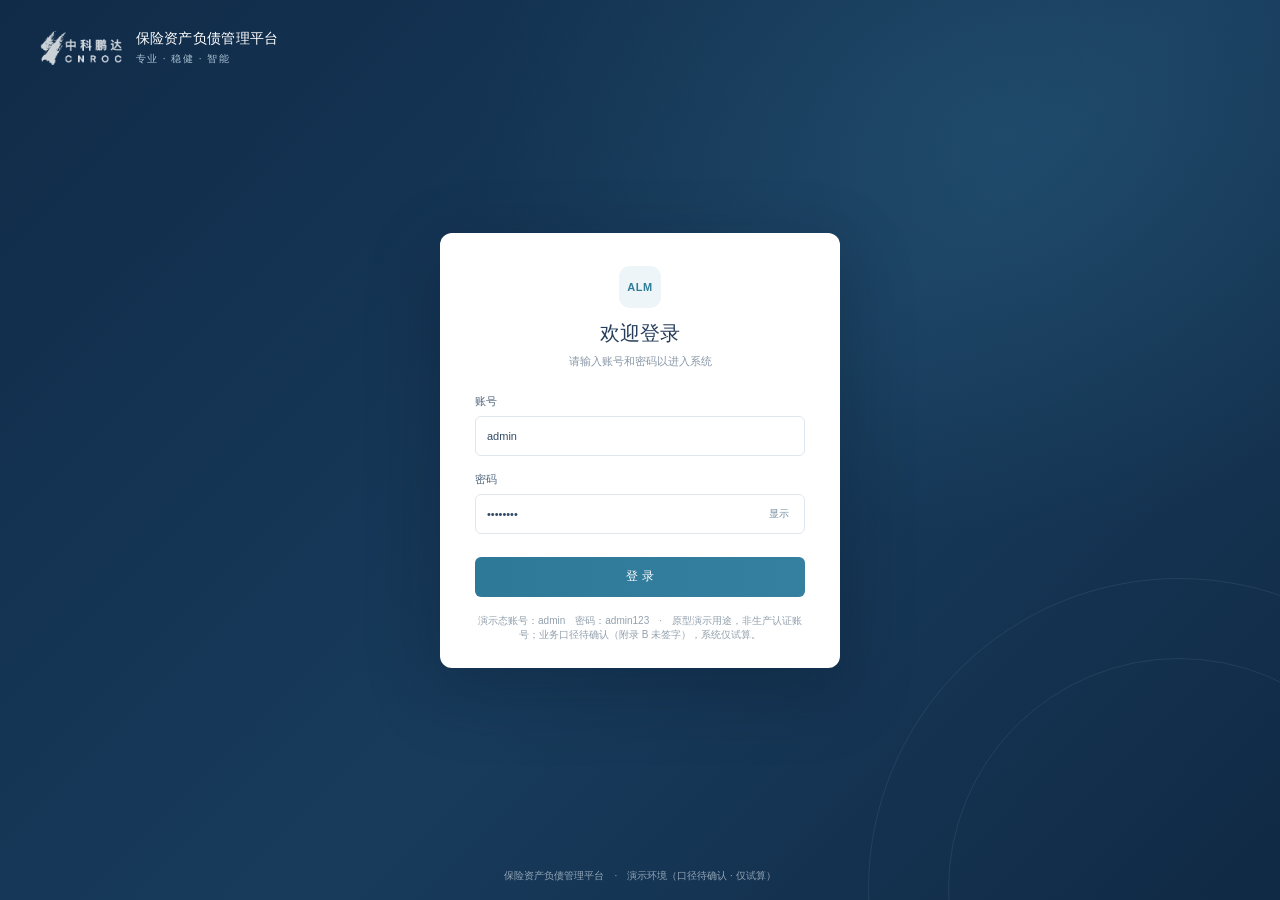
==== commit 4d989121: "移除测算分析内部管理轨菜单与演示路由" ====
--- a/index.html
+++ b/index.html
@@ -1,4 +1,4 @@
 <!doctype html>
-<html lang="zh-CN"><head><meta charset="UTF-8"/><meta name="viewport" content="width=device-width, initial-scale=1.0"/><meta name="theme-color" content="#10243f"/><title>保险资产负债管理平台</title>  <script type="module" crossorigin src="./assets/index-Ctc1Qsqa.js"></script>
-  <link rel="stylesheet" crossorigin href="./assets/index-CsnLTmiR.css">
+<html lang="zh-CN"><head><meta charset="UTF-8"/><meta name="viewport" content="width=device-width, initial-scale=1.0"/><meta name="theme-color" content="#10243f"/><title>保险资产负债管理平台</title>  <script type="module" crossorigin src="./assets/index-CwlAn54b.js"></script>
+  <link rel="stylesheet" crossorigin href="./assets/index-DGYi4pXY.css">
 </head><body><div id="root"></div></body></html>
--- a/assets/index-DGYi4pXY.css
+++ b/assets/index-DGYi4pXY.css
@@ -0,0 +1 @@
+:root{color:#233d59;font-synthesis:none;text-rendering:optimizelegibility;-webkit-font-smoothing:antialiased;--nav:#10243f;--nav-active:#1b3e60;--accent:#43c0bf;--primary:#176f91;--primary-hover:#125c7b;--title:#172b4d;--muted:#74839a;--line:#e8edf4;--shadow:0 3px 8px #152b490f;background:#f4f7fb;font-family:Inter,PingFang SC,Microsoft YaHei,Arial,sans-serif;font-size:13px;font-weight:400}*{box-sizing:border-box}body{min-width:320px;min-height:100vh;margin:0}button,input,select,textarea{font:inherit}button{cursor:pointer;color:inherit}a{color:inherit;text-decoration:none}.app-shell{background:#f4f7fb;height:100vh;min-height:600px;display:flex;overflow:hidden}.sidebar{background:var(--nav);color:#bdc8d6;flex-direction:column;flex:none;width:260px;display:flex;overflow:hidden}.brand{color:#fff;white-space:nowrap;flex:none;align-items:center;gap:12px;height:75px;padding:0 22px;font-size:13px;display:flex}.brand-mark{background:#1b88a6;border-radius:10px;place-items:center;width:34px;height:34px;font-size:26px;font-weight:300;line-height:1;display:grid}.brand-logo{flex:none;width:auto;height:30px;display:block}.brand-text{flex-direction:column;justify-content:center;min-width:0;line-height:1.2;display:flex}.brand-text b{color:#fff;letter-spacing:1px;white-space:nowrap;font-size:13px;font-weight:600}@media (width>=761px){.brand-mark{display:none}}.nav-scroll{scrollbar-width:thin;scrollbar-color:#324861 transparent;flex:1;padding-bottom:16px;overflow-y:auto}.nav-caption{color:#71849f;letter-spacing:1px;padding:20px 22px 8px;font-size:11px}.nav-module{padding:0 12px}.nav-item{color:#bdc8d6;border-radius:7px;align-items:center;gap:12px;height:40px;margin-bottom:5px;padding:0 12px 0 20px;font-size:13px;font-weight:600;transition:background .15s,color .15s;display:flex;position:relative}.nav-item:hover{color:#fff;background:#ffffff0f}.nav-item.active{background:var(--nav-active);color:#fff;font-weight:600}.nav-item.active:before{content:"";background:var(--accent);border-radius:2px;width:3px;position:absolute;top:10px;bottom:10px;left:0}.nav-dot{background:#7f92aa;border-radius:50%;flex:none;width:9px;height:9px}.nav-item.active .nav-dot{background:#59cbca;box-shadow:0 0 0 1px #59cbca59}.nav-chevron{color:#9ab4ca;margin-left:auto;font-size:13px}.sub-list{padding:3px 8px 8px 22px}.sub-list.grouped{background:#ffffff06;border-left:1px solid #ffffff12;border-radius:0 7px 7px 0;margin:1px 0 7px;padding:6px 8px 8px 22px}.sub-group{color:#8fa3bb;letter-spacing:.3px;text-align:left;cursor:pointer;background:0 0;border:0;border-radius:4px;align-items:center;gap:6px;width:100%;padding:7px 10px 4px;font-size:12px;font-weight:600;transition:color .15s;display:flex}.sub-group:hover{color:#c9d6e6}.sub-chevron{color:#6a7f99;margin-left:auto;font-size:12px;transition:transform .15s}.sub-group:before{content:"";background:#5a7088;border-radius:50%;flex:none;width:4px;height:4px}.sub-item{color:#a9b9cd;border-radius:5px;margin:1px 0;padding:7px 12px;font-size:11px;font-weight:500;line-height:1.4;transition:background .15s,color .15s;display:block}.sub-item:hover{color:#e9f2fa;background:#ffffff0d}.sub-item.active{color:#12334d;background:#d8edf2;font-weight:700;position:relative}.sub-item.active:before{content:"";background:var(--accent);border-radius:2px;width:3px;position:absolute;top:6px;bottom:6px;left:0}.nav-divider{border-top:1px solid #2a3e57;margin:15px 22px 0}.sys-nav{text-align:left;color:#bdc8d6;background:0 0;border:0;width:100%;height:36px;padding-left:46px;font-size:12px;display:block}.sys-nav:hover{color:#fff}.sidebar-user{background:#172f4c;border-radius:9px;flex:none;align-items:center;gap:11px;min-height:62px;margin:auto 16px 20px;padding:0 14px;display:flex}.sidebar-user b,.sidebar-user small{display:block}.sidebar-user b{color:#fff;font-size:11px;font-weight:600}.sidebar-user small{color:#95a9c0;margin-top:3px;font-size:10px}.user-avatar,.top-avatar{color:#fff;background:#2b6981;border-radius:50%;flex:none;place-items:center;width:30px;height:30px;font-size:10px;display:grid}.main-area{flex-direction:column;flex:1;min-width:0;display:flex}.topbar{z-index:2;background:#fff;border-bottom:1px solid #e9eef5;flex:none;justify-content:space-between;align-items:center;height:58px;padding:0 30px;display:flex}.breadcrumbs{color:#738198;font-size:11px}.breadcrumbs b{font-weight:600}.breadcrumbs span{color:#3d526e}.top-user{color:#3b4b62;align-items:center;gap:9px;font-size:11px;display:flex}.top-avatar{color:#217e91;background:#edf4f7;width:28px;height:28px}.caret{color:#8997a9}.page-scroll{flex:1;min-height:0;overflow:auto}.page-content{max-width:1800px;margin:0 auto;padding:23px 30px 34px}.page-heading{justify-content:space-between;align-items:flex-start;gap:18px;min-height:56px;margin-bottom:18px;display:flex}.page-heading h1{color:var(--title);margin:0;font-size:21px;font-weight:700;line-height:1.2}.page-heading p{color:var(--muted);margin:7px 0 0;font-size:11px}.heading-actions{flex-wrap:wrap;align-items:center;gap:8px;display:flex}.button{color:#51677f;white-space:nowrap;background:#fff;border:1px solid #dce5ee;border-radius:5px;justify-content:center;align-items:center;height:30px;padding:0 14px;font-size:11px;transition:all .15s;display:inline-flex}.button:hover{color:var(--primary);background:#f7fbfd;border-color:#a9c6d7}.button.primary{background:var(--primary);border-color:var(--primary);color:#fff;font-weight:600}.button.primary:hover{background:var(--primary-hover);border-color:var(--primary-hover)}.status-pill{color:#2b8972;white-space:nowrap;background:#eff9f5;border:1px solid #cce9df;border-radius:14px;padding:5px 10px;font-size:10px}.card{box-shadow:var(--shadow);background:#fff;border:1px solid #e7edf3;border-radius:8px;overflow:hidden}.card-header{border-bottom:1px solid #edf1f5;justify-content:space-between;align-items:center;height:50px;padding:0 18px;display:flex}.card-header h2{color:var(--title);margin:0;font-size:13px;font-weight:700}.card-header>div{align-items:center;gap:8px;display:flex}.card-body{padding:16px 18px}.muted{color:#8593a6;font-size:10px}.kpi-grid{grid-template-columns:repeat(7,minmax(125px,1fr));gap:10px;display:grid}.kpi-card{text-align:left;min-width:0;height:104px;box-shadow:var(--shadow);background:#fff;border:1px solid #e8edf4;border-radius:8px;padding:15px 13px 10px;transition:transform .15s,box-shadow .15s,border .15s;position:relative;overflow:hidden}.kpi-card:hover{transform:translateY(-2px);box-shadow:0 6px 16px #152b491a}.kpi-card.selected{border-color:#8fc5d2}.kpi-topline{background:#2289a3;height:3px;position:absolute;top:0;left:0;right:0}.kpi-card:nth-child(2n) .kpi-topline{background:#7386a7}.kpi-label{color:#52657d;text-overflow:ellipsis;white-space:nowrap;font-size:10px;display:block;overflow:hidden}.kpi-card strong{color:#1b3655;margin-top:6px;font-size:22px;line-height:1.15;display:block}.kpi-card small{color:#8795a8;margin-top:6px;font-size:9px;display:block}.kpi-card em{color:#23836e;margin-left:3px;font-style:normal}.metric-detail{border-color:#b9dce4;margin-top:13px}.text-button{color:var(--primary);background:0 0;border:0;font-size:10px}.formula-box{background:#f3f8fb;border-radius:6px;align-items:center;gap:16px;padding:12px 14px;display:flex}.formula-box span{color:#74839a;flex:none;font-size:10px}.formula-box b{color:#1d4667;font-size:12px}.metric-detail .card-body>p{color:#6f8093;margin:11px 0;font-size:11px}.detail-columns{color:#74839a;border-top:1px solid #edf1f5;flex-wrap:wrap;gap:28px;padding-top:9px;font-size:10px;display:flex}.detail-columns strong{color:#314b65;font-weight:600}.two-col{grid-template-columns:minmax(0,1.6fr) minmax(300px,1fr);gap:14px;display:grid}.section-gap{margin-top:14px}.chart-wrap{height:230px;padding-top:9px;position:relative}.chart-wrap svg{width:100%;height:205px;overflow:visible}.chart-wrap svg text{fill:#94a1b1;font-size:10px}.chart-legend{color:#74839a;gap:15px;font-size:10px;display:flex;position:absolute;top:-40px;right:2px}.chart-legend span{align-items:center;gap:5px;display:flex}.chart-legend i{border-radius:50%;width:8px;height:8px;display:inline-block}.legend-blue{background:#328bc6}.legend-teal{background:#22a38b}.allocation{justify-content:center;align-items:center;gap:25px;min-height:205px;display:flex}.donut{background:conic-gradient(#2789bb 0 52.4%,#4cae9d 52.4% 71%,#7fa4c1 71% 83.3%,#b2c3d4 83.3% 93.7%,#d8e0e8 93.7% 100%);border-radius:50%;flex:none;place-items:center;width:145px;height:145px;display:grid}.donut>div{text-align:center;background:#fff;border-radius:50%;align-content:center;width:102px;height:102px;display:grid}.donut b{color:#263e5d;font-size:17px}.donut small{color:#8290a2;font-size:9px}.allocation-list{min-width:160px}.allocation-list>div{color:#67798f;align-items:center;gap:7px;margin:12px 0;font-size:10px;display:flex}.allocation-list b{color:#334e6c;margin-left:auto}.swatch{background:#2789bb;border-radius:2px;width:8px;height:8px}.swatch.s1{background:#4cae9d}.swatch.s2{background:#7fa4c1}.swatch.s3{background:#b2c3d4}.swatch.s4{background:#d8e0e8}.table-scroll{width:100%;overflow:auto}table{border-collapse:collapse;white-space:nowrap;width:100%;font-size:11px}thead{background:#f4f7fa}th{color:#53677f;text-align:left;border-bottom:1px solid #e3eaf1;height:38px;padding:0 12px;font-weight:600}td{color:#364d67;border-bottom:1px solid #edf1f5;height:42px;padding:0 12px}.tag{white-space:nowrap;border-radius:11px;align-items:center;height:20px;padding:0 8px;font-size:9px;display:inline-flex}.tag.blue{color:#367da0;background:#edf5fa}.tag.gray{color:#8491a0;background:#f0f2f5}.positive{color:#23836e}.negative{color:#b84e42}.empty-cell{color:#93a0af;height:100px;text-align:center!important}.table-note{color:#93a0af;margin-top:12px;font-size:10px}.filterbar{box-shadow:var(--shadow);background:#fff;border:1px solid #e7edf3;border-radius:8px;flex-wrap:wrap;align-items:flex-end;gap:12px;margin-bottom:14px;padding:12px 16px;display:flex}.filter-control{color:#74839a;flex-direction:column;gap:5px;font-size:10px;display:flex}.filter-control select,.filter-control input,.table-toolbar input,.table-toolbar select,.market-filters select,.mini-select{color:#354b65;background:#fbfcfd;border:1px solid #e1e8ef;border-radius:5px;outline:none;min-width:150px;height:28px;padding:0 9px}.filter-control input:focus,.filter-control select:focus{border-color:#9dbdd2}.filter-control.search-control input{min-width:190px}.pager{color:#8492a3;justify-content:flex-end;align-items:center;gap:7px;margin:12px 0 4px;font-size:10px;display:flex}.pager button{color:#65768c;background:#fff;border:1px solid #e2e8ef;border-radius:4px;min-width:25px;height:25px}.pager .current-page{background:var(--primary);border-color:var(--primary);color:#fff}.pager input{text-align:center;border:1px solid #dce5ec;border-radius:4px;width:32px;height:22px}.tabs{border-bottom:1px solid #e2e8ef;gap:25px;margin:0 0 14px;display:flex}.tabs button{color:#718198;background:0 0;border:0;padding:0 2px 11px;font-size:12px;position:relative}.tabs button:hover,.tabs button.active{color:var(--primary);font-weight:600}.tabs button.active:after{content:"";background:var(--primary);border-radius:2px;height:2px;position:absolute;bottom:-1px;left:0;right:0}.tab-count{color:var(--primary);background:#e8f3f6;border-radius:9px;margin-left:6px;padding:1px 6px;font-size:9px}.table-toolbar{align-items:center;gap:10px;margin:-2px 0 12px;display:flex}.table-toolbar input{min-width:230px}.table-toolbar select{min-width:155px}.table-toolbar .tag{margin-left:auto}.switch{vertical-align:middle;background:#cdd5de;border:none;border-radius:11px;width:34px;height:18px;padding:2px;transition:background .2s}.switch:after{content:"";background:#fff;border-radius:50%;width:14px;height:14px;transition:transform .2s;display:block;box-shadow:0 1px 2px #8390a0}.switch.on{background:#27977d}.switch.on:after{transform:translate(16px)}.row-actions{gap:6px;display:flex}.row-actions .button{height:26px;padding:0 8px;font-size:10px}.summary-row{gap:12px;margin-bottom:14px;display:flex}.summary-card{min-width:150px;box-shadow:var(--shadow);background:#fff;border:1px solid #e7edf3;border-radius:7px;align-items:center;gap:9px;padding:11px 14px;display:flex}.summary-card small{color:#7c8b9d;font-size:10px}.summary-card b{color:#263f5e;font-size:15px}.summary-card span{color:#8391a1;font-size:10px}.notice{color:#52738c;background:#f0f7fb;border:1px solid #d9eaf2;border-radius:6px;margin:0 0 14px;padding:10px 13px;font-size:10px}.modal-backdrop{z-index:20;background:#0c1b2e6b;place-items:center;padding:16px;display:grid;position:fixed;inset:0}.modal{background:#fff;border-radius:9px;width:min(520px,100%);overflow:hidden;box-shadow:0 20px 70px #0c1b2e3d}.modal header,.modal footer{border-bottom:1px solid #edf1f5;justify-content:space-between;align-items:center;height:52px;padding:0 18px;display:flex}.modal header b{color:var(--title);font-size:14px}.modal header button{color:#8291a3;background:0 0;border:0;font-size:23px}.modal-body{color:#53677d;padding:18px;font-size:11px}.modal footer{border-top:1px solid #edf1f5;border-bottom:0;justify-content:flex-end;gap:8px}.modal-lead{color:#304a65;margin:0 0 14px;font-weight:600}.modal-field{color:#6e8094;margin-top:16px;font-size:10px;display:block}.modal-field textarea{color:#40566f;resize:vertical;border:1px solid #dfe7ee;border-radius:5px;width:100%;margin-top:6px;padding:9px;display:block}.report-summary{grid-template-columns:repeat(4,1fr);gap:10px;margin:14px 0;display:grid}.report-summary>div{box-shadow:var(--shadow);background:#fff;border:1px solid #e7edf3;border-radius:7px;padding:12px 14px}.report-summary small,.report-summary b{display:block}.report-summary small{color:#8491a1;font-size:10px}.report-summary b{color:#344d68;margin-top:6px;font-size:11px}.report-chapters{grid-template-columns:repeat(3,minmax(180px,1fr));gap:12px;display:grid}.chapter-card{text-align:left;min-height:112px;box-shadow:var(--shadow);background:#fff;border:1px solid #e7edf3;border-radius:8px;padding:15px}.chapter-card b,.chapter-card small{display:block}.chapter-card b{color:#304963;font-size:12px}.chapter-card small{color:#8391a1;margin-top:7px;font-size:10px}.chapter-progress{background:#eaf0f6;border-radius:3px;height:4px;margin-top:16px}.chapter-progress i{background:#2584ed;border-radius:3px;height:4px;display:block}.flow{justify-content:space-between;align-items:center;gap:8px;display:flex}.flow-step{color:#536981;align-items:center;gap:9px;font-size:11px;display:flex}.flow-step span{color:#28738d;background:#edf5f9;border-radius:50%;place-items:center;width:24px;height:24px;font-size:9px;display:grid}.flow-step b{color:#b2bdc8;margin-left:8px;font-size:16px}.market-filters{color:#75859a;background:#fff;border:1px solid #e7edf3;border-radius:8px;align-items:center;gap:22px;margin-bottom:14px;padding:12px 16px;font-size:10px;display:flex}.market-filters label{align-items:center;gap:9px;display:flex}.data-source{margin-left:auto}.data-source span{color:#314b66}.market-kpis{grid-template-columns:repeat(5,1fr);gap:10px;margin-bottom:14px;display:grid}.market-kpis>div{box-shadow:var(--shadow);background:#fff;border:1px solid #e7edf3;border-radius:7px;padding:12px 15px}.market-kpis small,.market-kpis strong{display:block}.market-kpis small{color:#8291a2;font-size:10px}.market-kpis strong{color:#2c4562;margin-top:7px;font-size:18px}.market-kpis span{color:#24866f;font-size:9px}.segmented{border:1px solid #e0e7ef;border-radius:5px;display:flex;overflow:hidden}.segmented button{color:#6f8095;background:#fff;border:0;padding:5px 10px;font-size:9px}.segmented button.active{color:#176f91;background:#eaf4f7}.forecast-summary{grid-template-columns:repeat(4,1fr);gap:10px;margin:14px 0;display:grid}.forecast-summary>div{box-shadow:var(--shadow);background:#fff;border:1px solid #e7edf3;border-radius:7px;padding:13px 15px}.forecast-summary small,.forecast-summary strong,.forecast-summary span{display:block}.forecast-summary small{color:#7f8da0;font-size:10px}.forecast-summary strong{color:#263f5e;margin:7px 0 3px;font-size:19px}.forecast-summary span{color:#97a3b2;font-size:9px}.param-list>div{border-bottom:1px solid #edf1f5;justify-content:space-between;padding:12px 2px;font-size:10px;display:flex}.param-list>div:last-child{border:0}.param-list span{color:#8593a4}.param-list b{color:#344b65;font-weight:600}@media (width<=1200px){.sidebar{width:230px}.page-content{padding:20px}.kpi-grid{grid-template-columns:repeat(4,minmax(130px,1fr))}.two-col{grid-template-columns:1fr}.allocation{justify-content:flex-start}.report-chapters{grid-template-columns:repeat(2,minmax(180px,1fr))}}.chart-wrap{padding-top:24px}.chart-wrap svg{height:190px}.chart-legend{top:4px}.report-tabs{scrollbar-width:thin;background:#fff;border-bottom:1px solid #e6edf3;gap:0;margin:12px 0 14px;display:flex;overflow:auto}.report-tabs button{color:#6e8094;background:#fff;border:0;border-bottom:2px solid #0000;flex:none;height:39px;padding:0 13px;font-size:10px}.report-tabs button:hover{color:var(--primary);background:#f8fbfd}.report-tabs button.active{border-bottom-color:var(--primary);color:var(--primary);font-weight:700}.asset-table{table-layout:fixed;min-width:1450px;font-size:10px}.asset-table th,.asset-table td{text-align:center;white-space:normal;height:auto;padding:8px;line-height:1.4}.asset-table thead tr:first-child th{color:#304965;background:#eaf1f6;border-right:1px solid #dde6ed;height:37px;font-weight:700}.asset-table thead tr:nth-child(2) th{color:#53677f;background:#f4f7fa;height:46px;font-size:9px}.asset-table th:first-child,.asset-table td:first-child{text-align:left;width:230px}.asset-table .asset-sticky{z-index:1;background:#eaf1f6;position:sticky;left:0}.asset-table td.asset-name{z-index:1;text-align:left;color:#354c66;background:#fff;padding:8px;position:sticky;left:0}.asset-table tbody tr:hover td.asset-name{background:#f6fafc}.asset-table tbody tr.asset-section-row td{color:#2c4561;background:#f0f5f8;font-weight:700}.asset-table tbody tr.asset-section-row td.asset-name{background:#f0f5f8}.asset-table-wrap{max-height:calc(100vh - 410px)}@media (width<=900px){.page-content{padding-left:18px;padding-right:18px}.kpi-grid{grid-template-columns:repeat(2,minmax(0,1fr))}.market-kpis{grid-template-columns:repeat(3,minmax(0,1fr))}}@media (width<=760px){.app-shell{height:auto;min-height:100dvh}.sidebar{width:66px;height:100vh;position:sticky;top:0}.brand{padding:0 16px}.brand b,.brand-logo,.brand-text,.nav-caption,.nav-item span:not(.nav-dot),.sub-list,.nav-divider,.sys-nav,.sidebar-user{display:none}.nav-module{padding:0 8px}.nav-item{justify-content:center;margin:7px 0;padding:0}.nav-dot{width:10px;height:10px}.topbar{height:52px;padding:0 15px}.breadcrumbs{font-size:10px}.top-user>span:not(.top-avatar){display:none}.page-content{padding:17px 13px 25px}.page-heading{display:block}.heading-actions{margin-top:13px}.kpi-grid{grid-template-columns:repeat(2,minmax(130px,1fr))}.kpi-card{height:94px}.report-summary,.forecast-summary,.market-kpis{grid-template-columns:repeat(2,1fr)}.market-kpis>div:last-child{grid-column:span 2}.market-filters{flex-direction:column;align-items:flex-start;gap:10px}.data-source{margin-left:0}.report-chapters{grid-template-columns:1fr}.summary-row{flex-wrap:wrap}.summary-card{flex:1;min-width:140px}.row-actions{flex-direction:column}.flow{flex-direction:column;align-items:flex-start}.flow-step b{display:none}.formula-box{flex-direction:column;align-items:flex-start;gap:6px}.card-body{padding:13px}.card-header{padding:0 13px}.filterbar{gap:9px}.filter-control{flex:1;min-width:125px}.filter-control select,.filter-control input{width:100%;min-width:0}.filter-control.search-control input{min-width:0}.table-toolbar{flex-wrap:wrap}.table-toolbar input{flex:1;min-width:0}.table-toolbar .tag{margin-left:0}}.nav-item,.sub-item,.sys-nav{outline:none}.nav-item:focus-visible,.sub-item:focus-visible,.sys-nav:focus-visible{outline-offset:2px;outline:2px solid #59cbca}.nav-item:hover .nav-dot{background:#59cbca}.nav-chevron{transition:transform .18s,color .15s}.nav-item:hover .nav-chevron{color:#d7e7f2}.nav-item.active .nav-chevron{transform:rotate(180deg)}.sub-list{animation:.16s ease-out nav-reveal}.sub-list.grouped>div+div{border-top:1px solid #ffffff0a;margin-top:2px;padding-top:2px}@keyframes nav-reveal{0%{opacity:.6;transform:translateY(-3px)}to{opacity:1;transform:translateY(0)}}.prototype-filter{box-shadow:var(--shadow);background:#fff;border:1px solid #e7edf3;border-radius:8px;flex-wrap:wrap;align-items:flex-end;gap:12px;margin:0 0 14px;padding:12px 16px;display:flex}.prototype-filter label{color:#74839a;align-items:center;gap:8px;font-size:10px;display:flex}.prototype-filter select,.prototype-filter input{color:#354b65;height:29px;font:inherit;background:#fbfcfd;border:1px solid #e1e8ef;border-radius:5px;padding:0 9px}.prototype-filter .button{height:29px}.prototype-filter .demo-tag{color:#39849d;background:#edf7fa;border:1px solid #d9edf2;border-radius:12px;margin-left:auto;padding:4px 9px;font-size:9px}.market-prototype-filter>label:first-child{flex-wrap:wrap}.market-prototype-filter input[type=date]{width:142px}.prototype-kpis,.prototype-stat-cards{grid-template-columns:repeat(5,minmax(0,1fr));gap:10px;margin-bottom:14px;display:grid}.prototype-kpis>div,.prototype-stat-cards>div{min-width:0;min-height:84px;box-shadow:var(--shadow);background:#fff;border:1px solid #e7edf3;border-radius:7px;padding:12px 14px}.prototype-kpis small,.prototype-kpis strong,.prototype-kpis span,.prototype-stat-cards small,.prototype-stat-cards strong,.prototype-stat-cards span{display:block}.prototype-kpis small,.prototype-stat-cards small{color:#8291a2;font-size:10px;line-height:1.4}.prototype-kpis strong,.prototype-stat-cards strong{color:#294663;white-space:nowrap;margin:8px 0 4px;font-size:19px}.prototype-kpis span,.prototype-stat-cards span{color:#93a0af;font-size:9px}.market-prototype .card{margin-bottom:14px}.prototype-chart{height:230px;padding-top:25px;position:relative}.prototype-chart svg{width:100%;height:195px;overflow:visible}.prototype-chart svg text{font-family:inherit}.prototype-legend{color:#75859a;font-size:10px;position:absolute;top:2px;right:8px}.market-prototype-grid{grid-template-columns:minmax(0,1.4fr) minmax(330px,1fr);gap:14px;display:grid}.market-prototype-grid .card{margin-bottom:0}.yield-curve>div{color:#687c91;grid-template-columns:55px 1fr 55px;align-items:center;gap:10px;margin:13px 0;font-size:10px;display:grid}.yield-curve>div>div{background:#eff3f6;border-radius:8px;height:8px;overflow:hidden}.yield-curve i{background:linear-gradient(90deg,#53b7b1,#2d86ad);border-radius:8px;height:100%;display:block}.yield-curve b{text-align:right;color:#2e4a67;font-weight:600}.prototype-tabs{margin-top:12px}.prototype-analysis-select{color:#74839a;flex-wrap:wrap;align-items:center;gap:26px;padding:9px 2px 13px;font-size:10px;display:flex}.prototype-analysis-select b{color:#394f68;background:#fff;border:1px solid #e0e7ef;border-radius:5px;margin-left:7px;padding:6px 10px;font-weight:500;display:inline-block}.prototype-stat-cards{grid-template-columns:repeat(4,minmax(0,1fr))}.forecast-prototype>.card{margin-bottom:14px}.forecast-prototype table{font-size:10px}.forecast-prototype th{color:#435c77;background:#eef3f7;height:42px}.forecast-prototype td{height:38px}.forecast-source{color:#76879a;background:#f4f8fa;border:1px solid #e3edf1;border-radius:6px;margin-top:14px;padding:12px 14px;font-size:10px;line-height:1.7}.scope-grid{grid-template-columns:repeat(3,1fr);gap:18px;display:grid}.scope-grid>div{border-left:3px solid #5aa9b1;padding:3px 12px}.scope-grid b{color:#314c68;font-size:11px}.scope-grid p{color:#74839a;margin:7px 0 0;font-size:10px;line-height:1.7}.equation-cards{grid-template-columns:repeat(5,minmax(0,1fr));align-items:center;gap:12px;display:grid}.equation-cards>div{background:#f9fbfc;border:1px solid #e5edf2;border-radius:7px;min-height:74px;padding:12px;position:relative}.equation-cards small,.equation-cards b{display:block}.equation-cards small{color:#78899b;min-height:25px;font-size:9px}.equation-cards b{color:#2d4b68;white-space:nowrap;margin-top:6px;font-size:12px}.equation-cards i{color:#91a1b0;z-index:1;font-size:10px;font-style:normal;position:absolute;top:26px;right:-15px}@media (width<=1100px){.prototype-kpis{grid-template-columns:repeat(3,minmax(0,1fr))}.market-prototype-grid{grid-template-columns:1fr}.prototype-stat-cards{grid-template-columns:repeat(2,minmax(0,1fr))}.equation-cards{grid-template-columns:repeat(3,minmax(0,1fr))}}@media (width<=700px){.prototype-kpis{grid-template-columns:repeat(2,minmax(0,1fr))}.prototype-filter{align-items:stretch}.prototype-filter label{justify-content:space-between;width:100%}.prototype-filter label select{flex:1;min-width:0}.prototype-filter .demo-tag{margin-left:0}.scope-grid{grid-template-columns:1fr}.prototype-stat-cards{grid-template-columns:repeat(2,minmax(0,1fr))}.market-prototype-filter input[type=date]{width:calc(50% - 20px)}}.stress-review-note{color:#816b37;background:#fffaf0;border:1px solid #f0dfb5;border-radius:6px;justify-content:space-between;align-items:center;gap:16px;margin-bottom:12px;padding:10px 14px;font-size:10px;display:flex}.stress-review-note label{white-space:nowrap;align-items:center;gap:8px;display:flex}.stress-review-note select{color:#5d6470;background:#fff;border:1px solid #e7dfcc;border-radius:4px;height:27px;padding:0 8px;font-size:10px}.stress-overview{align-items:center;gap:10px;margin-bottom:13px;display:flex}.stress-overview>div{background:#fff;border:1px solid #e7edf3;border-radius:6px;justify-content:space-between;align-items:center;min-width:112px;padding:9px 12px;display:flex}.stress-overview small{color:#7c8b9c;font-size:10px}.stress-overview b{color:#294663;font-size:17px}.stress-overview>span{color:#8291a2;margin-left:6px;font-size:10px}.stress-table{min-width:1100px}.stress-table th:nth-child(6),.stress-table td:nth-child(6){text-align:center;width:70px}.stress-table th:last-child{width:200px}.stress-table td{white-space:normal;line-height:1.5}.stress-table .row-actions{white-space:nowrap;gap:6px;display:flex}.stress-table .row-actions .button{padding:0 9px}.scenario-expand{color:#2e4d69;text-align:left;background:0 0;border:0;padding:0;font-size:10px;line-height:1.5}.scenario-expand:hover{color:var(--primary)}.scenario-detail-row>td{background:#f7fafc;padding:0}.scenario-detail{color:#526a80;background:#f5f9fb;border-left:3px solid #58a9b1;margin:0 12px 10px 25px;padding:13px 16px}.scenario-detail>div{justify-content:space-between;gap:12px;display:flex}.scenario-detail b{color:#294967;font-size:11px}.scenario-detail span,.scenario-detail small{color:#8594a4;font-size:9px}.scenario-detail ul{margin:9px 0;padding-left:18px}.scenario-detail li{margin:3px 0;font-size:10px;line-height:1.7}.run-review-note{color:#74859a;background:#f6f9fb;border:1px solid #e8eef3;border-radius:6px;grid-template-columns:150px 1fr;gap:5px 12px;margin:14px 0 0;padding:11px 13px;font-size:10px;line-height:1.6;display:grid}.run-review-note b{color:#3d5873;grid-row:span 2}.run-review-note small{color:#91a0af;font-size:9px}@media (width<=760px){.stress-review-note{flex-direction:column;align-items:flex-start}.stress-overview{flex-wrap:wrap;align-items:stretch}.stress-overview>span{width:100%;margin:4px 0}.run-review-note{grid-template-columns:1fr}.run-review-note b{grid-row:auto}}.report-prototype-filter{box-shadow:var(--shadow);background:#fff;border:1px solid #e7edf3;border-radius:8px;flex-wrap:wrap;align-items:flex-end;gap:12px;margin-bottom:12px;padding:12px 16px;display:flex}.report-prototype-filter label{color:#74839a;flex-direction:column;gap:5px;font-size:10px;display:flex}.report-prototype-filter input,.report-prototype-filter select{color:#354b65;min-width:170px;height:29px;font:inherit;background:#fbfcfd;border:1px solid #e1e8ef;border-radius:5px;padding:0 9px}.report-placeholder{color:#74839a;padding:26px 20px;font-size:11px;line-height:1.7}.app-shell{height:100dvh;min-height:0}.brand{background:linear-gradient(110deg,#1c4a6952,#10243f00 78%);border-bottom:1px solid #ffffff12;gap:9px;height:72px;padding:0 17px}.brand-mark{display:none}.brand-logo{object-fit:contain;opacity:.98;flex:none;width:auto;max-width:64px;height:25px}.brand-text{flex:1;min-width:0}.brand-text b{letter-spacing:.2px;text-overflow:ellipsis;font-size:12px;overflow:hidden}.brand-close,.mobile-menu,.nav-backdrop{display:none}@media (width<=760px){.app-shell{height:100dvh;min-height:0;overflow:hidden}.sidebar{z-index:30;width:260px;height:100dvh;box-shadow:none;transition:transform .22s;position:fixed;inset:0 auto 0 0;transform:translate(-102%)}.sidebar.mobile-open{transform:translate(0);box-shadow:12px 0 36px #09192c52}.brand{gap:9px;height:72px;padding:0 16px}.brand-logo{max-width:68px;height:26px}.brand-text b{font-size:12px}.brand-close{color:#c9d8e6;background:#ffffff0a;border:1px solid #ffffff24;border-radius:6px;place-items:center;width:27px;height:27px;font-size:20px;line-height:1;display:grid}.nav-scroll{padding-bottom:14px}.nav-caption{padding-top:18px}.nav-module{padding:0 12px}.nav-item{justify-content:flex-start;margin:0 0 5px;padding:0 12px 0 20px}.nav-item span:not(.nav-dot),.sub-list,.nav-divider,.sys-nav,.sidebar-user{display:block}.sidebar-user{display:flex}.main-area{width:100%;min-width:0;height:100dvh}.topbar{gap:10px;height:52px;padding:0 12px}.mobile-menu{color:#35536f;background:#fff;border:1px solid #e2eaf1;border-radius:6px;flex:none;justify-content:center;align-items:center;width:30px;height:30px;font-size:15px;display:inline-flex}.breadcrumbs{text-overflow:ellipsis;white-space:nowrap;flex:1;min-width:0;font-size:10px;overflow:hidden}.top-user{flex:none;gap:6px}.top-user>span:not(.top-avatar){display:none}.page-scroll{overscroll-behavior:contain;min-height:0;overflow:auto}.nav-backdrop{z-index:25;background:#0614246b;border:0;width:100%;height:100%;display:block;position:fixed;inset:0}.page-content{padding:17px 14px 26px}}@media (width<=520px){.topbar{gap:8px;padding:0 9px}.page-content{padding:15px 10px 22px}.page-heading h1{font-size:19px}.page-heading{margin-bottom:14px}.heading-actions{gap:6px}.heading-actions .button{padding:0 9px}.regulatory-query,.prototype-kpis,.prototype-stat-cards{grid-template-columns:repeat(2,minmax(0,1fr))}.market-prototype-grid{grid-template-columns:minmax(0,1fr)}.equation-cards{grid-template-columns:repeat(2,minmax(0,1fr))}.equation-cards i{right:-12px}.report-prototype-filter label{width:100%}.report-prototype-filter input,.report-prototype-filter select{width:100%;min-width:0}.stress-overview>div{flex:1;min-width:90px}}@media (width<=760px){.brand-logo{display:block}.brand-text{display:flex}.brand-text b{display:block}}@media (width<=900px){.app-shell{height:100dvh;min-height:0;overflow:hidden}.sidebar{z-index:30;width:260px;height:100dvh;box-shadow:none;transition:transform .22s;position:fixed;inset:0 auto 0 0;transform:translate(-102%)}.sidebar.mobile-open{transform:translate(0);box-shadow:12px 0 36px #09192c52}.brand{gap:9px;height:72px;padding:0 16px}.brand-logo{max-width:68px;height:26px;display:block}.brand-text{flex:1;min-width:0;display:flex}.brand-text b{font-size:12px;display:block}.brand-close{color:#c9d8e6;background:#ffffff0a;border:1px solid #ffffff24;border-radius:6px;place-items:center;width:27px;height:27px;font-size:20px;line-height:1;display:grid}.nav-module{padding:0 12px}.nav-item{justify-content:flex-start;margin:0 0 5px;padding:0 12px 0 20px}.nav-item span:not(.nav-dot),.sub-list,.nav-divider,.sys-nav{display:block}.sidebar-user{display:flex}.main-area{width:100%;min-width:0;height:100dvh}.mobile-menu{color:#35536f;background:#fff;border:1px solid #e2eaf1;border-radius:6px;flex:none;justify-content:center;align-items:center;width:30px;height:30px;font-size:15px;display:inline-flex}.topbar{gap:10px;height:52px;padding:0 14px}.breadcrumbs{text-overflow:ellipsis;white-space:nowrap;flex:1;min-width:0;overflow:hidden}.nav-backdrop{z-index:25;background:#0614246b;border:0;width:100%;height:100%;display:block;position:fixed;inset:0}.brand-logo{max-width:56px;height:22px}.brand-text b{letter-spacing:0;font-size:11px}}.operations-page .filterbar{align-items:flex-end}.operations-filter-actions{gap:8px;margin-left:auto;display:flex}.operations-summary{grid-template-columns:repeat(4,minmax(0,1fr));gap:12px;margin:0 0 14px;display:grid}.operations-summary>div{min-width:0;box-shadow:var(--shadow);background:#fff;border:1px solid #e7edf3;border-radius:8px;padding:13px 15px}.operations-summary small,.operations-summary b,.operations-summary span{display:block}.operations-summary small{color:#7d8ca0;font-size:10px}.operations-summary b{color:#244361;margin-top:8px;font-size:19px}.operations-summary span{color:#8a98a9;margin-top:5px;font-size:9px}.operations-summary .operation-status{color:#ad7a31;font-size:15px}.operations-notice{color:#2b8972;background:#eff9f5;border:1px solid #cce9df;border-radius:6px;margin:-4px 0 12px;padding:9px 12px;font-size:11px}.operations-page>.card{margin-bottom:14px}.operations-page>.card>.table-scroll{padding:0 18px}.operations-table-foot{color:#8291a2;justify-content:space-between;align-items:center;padding:10px 18px;font-size:10px;display:flex}.operations-table-foot span{color:#708197}.operations-table-foot b{background:var(--primary);color:#fff;border-radius:4px;place-items:center;width:24px;height:24px;display:inline-grid}.operations-flow{align-items:center;gap:16px;padding:8px 4px;display:flex;overflow:auto}.operations-flow-step{color:#415b75;flex:1;align-items:center;gap:10px;min-width:0;display:flex}.operations-flow-step i{color:#317b96;background:#eaf3f7;border-radius:50%;flex:none;place-items:center;width:31px;height:31px;font-size:10px;font-style:normal;font-weight:700;display:grid}.operations-flow-step b{white-space:nowrap;font-size:11px;font-weight:600}.operations-flow-step span{color:#9caaba;margin-left:auto;font-size:17px}.system-management-placeholder{align-items:flex-start;gap:15px;padding:22px;display:flex}.system-management-icon{color:#317b96;background:#edf5f8;border-radius:8px;place-items:center;width:36px;height:36px;font-size:18px;display:grid}.system-management-placeholder b{color:#314d69;font-size:12px}.system-management-placeholder p{color:#8291a2;max-width:680px;margin:8px 0 0;font-size:10px;line-height:1.7}@media (width<=900px){.operations-summary{grid-template-columns:repeat(2,minmax(0,1fr))}.operations-flow{min-width:650px}}@media (width<=520px){.operations-filter-actions{width:100%;margin-left:0}.operations-filter-actions .button{flex:1}.operations-summary{gap:8px}.operations-summary>div{padding:11px}.operations-flow{min-width:560px}.system-management-placeholder{padding:16px}}.demo-data-badge{color:#668293;white-space:nowrap;background:#f5fafb;border:1px solid #dce8ed;border-radius:12px;align-items:center;height:22px;padding:0 8px;font-size:9px;display:inline-flex}.operations-page .page-heading{align-items:center}.operations-page .page-heading>.heading-actions{justify-content:flex-end}.operations-page .operations-notice{justify-content:space-between;align-items:center;gap:10px;display:flex}.operations-notice button{color:inherit;background:0 0;border:0;padding:0 2px;font-size:17px;line-height:1}.operations-flow-step.done i{color:#2b8972;background:#e9f6f1}.operations-flow-step.current i{color:#28799a;background:#e9f2f8;box-shadow:0 0 0 3px #eef5f8}.operations-flow-step.current b,.operations-flow-step.current{color:#236f8d}.ops-modal-backdrop{z-index:50;background:#0d1f336b;place-items:center;padding:20px;display:grid;position:fixed;inset:0}.ops-modal{background:#fff;border:1px solid #e3eaf0;border-radius:10px;width:min(520px,100%);overflow:hidden;box-shadow:0 18px 54px #14273e38}.ops-modal-head{color:#233d59;border-bottom:1px solid #edf1f5;justify-content:space-between;align-items:center;height:50px;padding:0 18px;font-size:13px;display:flex}.ops-modal-head button{color:#75869a;background:#f4f7f9;border:0;border-radius:5px;width:26px;height:26px;font-size:18px}.ops-modal-body{padding:18px}.ops-modal-intro{color:#8190a1;margin:0 0 16px;font-size:10px}.ops-modal-timeline{gap:0;display:grid}.ops-modal-timeline>div{border-bottom:1px solid #eff2f5;grid-template-columns:30px 1fr auto;align-items:center;gap:10px;min-height:45px;display:grid}.ops-modal-timeline i{color:#317b96;background:#edf5f8;border-radius:50%;place-items:center;width:25px;height:25px;font-size:9px;font-style:normal;display:grid}.ops-modal-timeline b{color:#38536f;font-size:11px}.ops-modal-timeline span{color:#8998a8;font-size:9px}.ops-modal-note{color:#8897a7;margin:14px 0 0;font-size:10px;line-height:1.7}.ops-form-grid{grid-template-columns:repeat(2,minmax(0,1fr));gap:13px 14px;display:grid}.ops-form-grid label{color:#6f8092;gap:6px;font-size:10px;display:grid}.ops-form-grid input,.ops-form-grid select{color:#314b66;width:100%;height:33px;font:inherit;background:#fff;border:1px solid #dfe7ee;border-radius:5px;outline:none;padding:0 10px}.ops-form-grid input:focus,.ops-form-grid select:focus{border-color:#69a8bd;box-shadow:0 0 0 2px #4794ae1f}.danger-text{color:#ba7272}@media (width<=520px){.ops-form-grid{grid-template-columns:1fr}}.ops-modal-foot{background:#fbfcfd;border-top:1px solid #edf1f5;justify-content:flex-end;gap:8px;padding:12px 18px;display:flex}.assessment-cycle-note{color:#7c8b9c;padding:0 0 7px;font-size:10px}.assessment-grid{grid-template-columns:repeat(2,minmax(0,1fr));gap:12px;padding:16px 18px;display:grid}.assessment-item{background:#fff;border:1px solid #e8edf3;border-radius:7px;min-width:0;padding:14px}.assessment-item-head{justify-content:space-between;align-items:center;margin-bottom:11px;display:flex}.assessment-index{color:#3d83a0;font-size:10px;font-weight:700}.assessment-item>b{color:#304c68;font-size:11px}.assessment-item p{color:#78899b;min-height:32px;margin:8px 0 12px;font-size:10px;line-height:1.65}.assessment-item .text-button{padding:0}.basic-data-note{color:#657b8e;background:#f3f8fa;border:1px solid #dceaf0;border-radius:7px;align-items:flex-start;gap:12px;margin:0 0 13px;padding:11px 14px;font-size:10px;line-height:1.65;display:flex}.basic-data-note b{color:#315b73;flex:none}.basic-page-button{color:#718197;cursor:pointer;background:0 0;border:0;font-size:14px}.fx-kpis{grid-template-columns:repeat(4,minmax(0,1fr))}.market-fx-filter label{color:#74839a;flex-direction:column;gap:5px;font-size:10px;display:flex}.market-fx-filter input,.market-fx-filter select,.compare-filter select{color:#354b65;min-width:150px;height:29px;font:inherit;background:#fff;border:1px solid #e1e8ef;border-radius:5px;padding:0 9px}.comparison-legend{color:#5d7187;align-items:center;gap:18px;margin:0 0 10px;padding:0 3px;font-size:10px;display:flex}.comparison-legend span{align-items:center;gap:6px;display:inline-flex}.comparison-legend i{border-radius:50%;width:9px;height:9px}.comparison-legend small{color:#8997a7;margin-left:auto;font-size:9px}.compare-chart{height:265px;padding-top:8px}.compare-chart svg{width:100%;height:100%;overflow:visible}.asset-table-wrap{overscroll-behavior:contain;overflow:auto}.regreport-layout{grid-template-columns:minmax(210px,240px) minmax(0,1fr);align-items:start;gap:16px;width:100%;min-width:0;display:grid}.regreport-layout>*{min-width:0;max-width:100%}.regreport-tree{overscroll-behavior:contain;background:#fff;border:1px solid #e5e9ef;border-radius:6px;max-height:640px;padding:8px 0;overflow-y:auto}.regreport-tree-search{z-index:2;background:#fff;border-bottom:1px solid #edf1f5;align-items:center;gap:6px;padding:9px 10px;display:flex;position:sticky;top:-8px}.regreport-tree-search input{color:#354b65;background:#fbfcfd;border:1px solid #dce5ec;border-radius:5px;outline:none;width:100%;min-width:0;height:30px;padding:0 9px;font-size:10px}.regreport-tree-search input:focus{border-color:#76adbf;box-shadow:0 0 0 2px #2789bb1a}.regreport-tree-search>button{color:#708297;background:#f2f5f7;border:0;border-radius:4px;flex:none;width:25px;height:25px;font-size:15px}.regreport-tree-list{padding:5px 7px 8px}.regreport-tree-category{margin:2px 0}.regreport-tree-category-button,.regreport-tree-sheet-button,.regreport-tree-item{text-align:left;cursor:pointer;background:0 0;border:0;align-items:center;gap:7px;width:100%;min-width:0;display:flex}.regreport-tree-category-button{color:#304963;border-radius:5px;min-height:34px;padding:0 8px}.regreport-tree-category-button:hover,.regreport-tree-sheet-button:hover{background:#f5f8fa}.regreport-tree-category-button>b{flex:1;font-size:10px;font-weight:650}.regreport-tree-category-button>small{color:#8998a7;white-space:nowrap;font-size:9px}.regreport-tree-chevron{color:#8b99a8;text-align:center;flex:none;width:12px;font-size:10px}.regreport-tree-sheet-button{color:#52677e;min-height:30px;padding:0 5px 0 18px;font-size:9px;line-height:1.4}.regreport-tree-item{color:#697d91;border-left:2px solid #0000;border-radius:0 4px 4px 0;min-height:29px;padding:4px 7px 4px 38px;font-size:9px;line-height:1.4}.regreport-tree-item>code{color:#7f91a2;flex:none;font-family:ui-monospace,SFMono-Regular,Menlo,monospace;font-size:9px}.regreport-tree-item>span{overflow-wrap:anywhere;min-width:0}.regreport-tree-item:hover{color:#2f6682;background:#f6fafc}.regreport-tree-item.active{color:#176f91;background:#eaf5fa;border-left-color:#2789bb;font-weight:650}.regreport-tree-item.active>code{color:#176f91}.regreport-tree-sheet-button.ds-sheet-leaf{border-left:2px solid #0000;border-radius:0 4px 4px 0;min-height:30px;padding-left:18px}.regreport-tree-sheet-button.ds-sheet-leaf:hover{color:#2f6682;background:#f6fafc}.regreport-tree-sheet-button.ds-sheet-leaf.active{color:#176f91;background:#eaf5fa;border-left-color:#2789bb;font-weight:650}.regreport-tree-empty{color:#8795a4;text-align:center;padding:18px 10px;font-size:10px}.regreport-content,.regreport-content>.card{width:100%;min-width:0;max-width:100%}.regreport-toolbar{box-shadow:var(--shadow);background:#fff;border:1px solid #e7edf3;border-radius:8px;grid-template-columns:repeat(3,minmax(130px,1fr)) auto;align-items:end;gap:12px;margin:0 0 14px;padding:12px 14px;display:grid}.regreport-toolbar>label{color:#74839a;gap:5px;min-width:0;font-size:9px;display:grid}.regreport-toolbar select{color:#354b65;background:#fff;border:1px solid #dce5ec;border-radius:5px;width:100%;min-width:0;height:30px;padding:0 8px;font-size:10px}.regreport-toolbar-actions{white-space:nowrap;justify-content:flex-end;gap:7px;display:flex}.regreport-mobile-nav{display:none}.regreport-current-path{color:#7c8c9d;flex-wrap:wrap;align-items:center;gap:6px 10px;min-width:0;margin:0 0 9px;padding:2px 1px;font-size:9px;display:flex}.regreport-current-path>b{color:#405a73;overflow-wrap:anywhere;min-width:0;font-weight:600}.regreport-current-path>small{color:#8998a7;margin-left:auto;font-size:9px}.regreport-upload-status{color:#477b69;background:#f4faf7;border:1px solid #d9ebe4;border-radius:6px;align-items:center;gap:9px;margin:0 0 10px;padding:8px 11px;font-size:9px;display:flex}.regreport-upload-status-icon{color:#348365;background:#e1f1e9;border-radius:50%;flex:none;place-items:center;width:19px;height:19px;font-weight:700;display:grid}.regreport-upload-status>span:nth-child(2){flex-direction:column;flex:1;gap:2px;min-width:0;display:flex}.regreport-upload-status b{color:#426d5d;text-overflow:ellipsis;white-space:nowrap;font-size:9px;overflow:hidden}.regreport-upload-status small{color:#7b988c;font-size:8px}.regreport-upload-status>button{color:#708f82;background:0 0;border:0;flex:none;font-size:9px}.regreport-upload-status.is-withdrawn{color:#7b8795;background:#f7f9fb;border-color:#e2e8ef}.regreport-upload-status.is-withdrawn .regreport-upload-status-icon{color:#6c7c8e;background:#e8edf2}.regreport-upload-status.is-withdrawn b{color:#68788a}.regreport-batch-history{gap:5px;margin-bottom:10px;display:grid}.regreport-batch-history>header{color:#4c627a;justify-content:space-between;align-items:baseline;padding:0 2px;font-size:10px;display:flex}.regreport-batch-history>header small{color:#8b98a6;font-size:8px}.regreport-batch-history .regreport-upload-status{margin:0}.regreport-batch-actions{flex:none;align-items:center;gap:9px;display:flex}.regreport-batch-actions button{color:#397f98;cursor:pointer;background:0 0;border:0;border-radius:4px;padding:3px 5px;font-size:9px}.regreport-batch-actions button:hover{background:#eaf3f6}.regreport-batch-actions>span{color:#8794a2;font-size:9px}.regreport-modal-backdrop{z-index:1000;background:#0d1f3475;place-items:center;padding:20px;display:grid;position:fixed;inset:0}.regreport-upload-modal{color:#29415b;background:#fff;border:1px solid #e2e9f0;border-radius:12px;width:min(680px,100%);max-height:min(88vh,820px);overflow:auto;box-shadow:0 22px 70px #1027403d}.regreport-upload-modal>header{z-index:1;background:#fff;border-bottom:1px solid #e8edf2;justify-content:space-between;align-items:flex-start;padding:18px 22px 14px;display:flex;position:sticky;top:0}.regreport-upload-modal h2{margin:0;font-size:16px;font-weight:700}.regreport-upload-modal header p{color:#8190a2;margin:5px 0 0;font-size:11px}.regreport-modal-close{color:#718096;cursor:pointer;background:#f4f7fa;border:0;border-radius:6px;width:28px;height:28px;font-size:20px;line-height:1}.regreport-file-summary{background:#fafbfd;border:1px solid #e5ebf1;border-radius:8px;align-items:center;gap:11px;margin:16px 22px 12px;padding:11px 12px;display:flex}.regreport-file-icon{color:#287d98;background:#eaf3f7;border-radius:6px;place-items:center;width:36px;height:38px;font-size:10px;font-weight:800;display:grid}.regreport-file-summary>span:nth-child(2){flex:1;gap:4px;min-width:0;display:grid}.regreport-file-summary b{color:#354c66;text-overflow:ellipsis;white-space:nowrap;font-size:11px;overflow:hidden}.regreport-file-summary small{color:#8795a5;font-size:9px}.regreport-file-summary>button{color:#74869a;cursor:pointer;background:0 0;border:0;font-size:10px}.regreport-upload-steps{color:#9aa6b4;align-items:center;gap:10px;margin:0 22px 17px;font-size:9px;display:flex}.regreport-upload-steps b{white-space:nowrap;font-weight:500}.regreport-upload-steps b.active{color:#287d98;font-weight:700}.regreport-upload-steps i{background:#e3eaf0;flex:1;height:1px}.regreport-validation-summary{grid-template-columns:repeat(4,1fr);gap:8px;margin:0 22px 13px;display:grid}.regreport-validation-summary span{background:#fbfcfd;border:1px solid #e7edf2;border-radius:7px;gap:7px;padding:10px;display:grid}.regreport-validation-summary b{color:#77879a;font-size:9px;font-weight:500}.regreport-validation-summary strong{color:#c18434;font-size:10px}.regreport-validation-summary strong.status-pass{color:#328468}.regreport-validation-summary strong.status-warn{color:#b47b27}.regreport-validation-summary strong.status-mixed{color:#9b6e32;font-size:9px}.regreport-sheet-preview footer a{color:#347d98;margin-left:4px;text-decoration:none}.regreport-sheet-preview footer a:hover{text-decoration:underline}.regreport-selection-tag{color:#8793a0;white-space:nowrap;border:1px solid #e3e8ed;border-radius:10px;flex:none;padding:2px 5px;font-size:8px;font-style:normal}.regreport-selection-tag.selected{color:#3c856a;background:#eff8f3;border-color:#cce7db}.regreport-selection-tag.disabled{color:#a1a8b0;background:#f4f5f6}.regreport-sheet-list label:focus-within{outline-offset:-2px;border-radius:4px;outline:2px solid #70b6ca}.regreport-warning-ack{color:#795e34;cursor:pointer;background:#fffaf0;border:1px solid #f0dfc0;border-radius:6px;align-items:flex-start;gap:8px;margin:0 22px 12px;padding:9px 11px;font-size:10px;line-height:1.6;display:flex}.regreport-warning-ack input{accent-color:#bf8737;flex:none;margin:1px 0 0}.regreport-demo-warning{color:#8b6a36;background:#fffaf0;border:1px solid #f1dfbd;border-radius:7px;margin:0 22px 14px;padding:10px 12px;font-size:10px;line-height:1.7}.regreport-demo-warning b{color:#8a6429;margin-bottom:2px;display:block}.regreport-sheet-preview{border:1px solid #e5ebf1;border-radius:8px;margin:0 22px 14px;overflow:hidden}.regreport-sheet-preview>div:first-child{background:#f8fafc;justify-content:space-between;align-items:center;padding:10px 12px;display:flex}.regreport-sheet-preview>div:first-child>span{gap:3px;display:grid}.regreport-sheet-preview>div:first-child b{font-size:10px}.regreport-sheet-preview>div:first-child small,.regreport-sheet-preview footer{color:#8896a7;font-size:9px}.regreport-sheet-select-all{color:#397d96;cursor:pointer;background:#fff;border:1px solid #dce6ed;border-radius:5px;padding:4px 7px;font-size:9px}.regreport-sheet-list{grid-template-columns:1fr 1fr;max-height:250px;padding:4px 12px;display:grid;overflow:auto}.regreport-sheet-list>label{cursor:pointer;border-bottom:1px solid #f0f3f6;align-items:flex-start;gap:7px;min-width:0;padding:8px 2px;font-size:9px;display:flex}.regreport-sheet-list>label.selected{color:#267a94;background:#f8fbfc}.regreport-sheet-list>label.validation-失败{cursor:not-allowed;background:snow}.regreport-sheet-list input{accent-color:#27819c;flex:none;width:13px;height:13px;margin-top:1px}.regreport-sheet-list input:disabled{accent-color:#c4ccd4}.regreport-sheet-name{color:#435a72;flex:1;gap:4px;min-width:0;line-height:1.45;display:grid}.regreport-sheet-list small.regreport-sheet-issue{color:#8895a4;white-space:normal;font-size:8px}.regreport-sheet-list .validation-警告 .regreport-sheet-issue{color:#a87732}.regreport-sheet-list .validation-失败 .regreport-sheet-issue{color:#b45f5b}.regreport-validation-tag{white-space:nowrap;border-radius:10px;flex:none;padding:2px 6px;font-size:8px;font-style:normal}.regreport-validation-tag.pass{color:#398468;background:#eaf5ef}.regreport-validation-tag.warn{color:#a9752a;background:#fff5e4}.regreport-validation-tag.fail{color:#ad5c58;background:#fceeed}.regreport-validation-legend{color:#77879a;flex-wrap:wrap;gap:12px;margin:0 22px 8px;font-size:9px;display:flex}.regreport-validation-legend span{align-items:center;gap:5px;display:flex}.regreport-validation-legend i{background:#48a17c;border-radius:50%;width:7px;height:7px}.regreport-validation-legend i.warn{background:#d09a47}.regreport-validation-legend i.fail{background:#c96c68}.regreport-validation-legend i.skip{background:#a9b3be}.regreport-sheet-preview footer{background:#fafbfd;padding:9px 12px}.regreport-upload-actions{justify-content:flex-end;gap:8px;padding:0 22px 18px;display:flex}.regreport-upload-actions .button{min-height:32px}.regreport-upload-actions .button:disabled{opacity:.45;cursor:not-allowed}.regreport-impact{background:#fbfcfd;border:1px solid #e4ebf1;border-radius:8px;margin:0 22px 14px;padding:14px}.regreport-impact h3{margin:0 0 6px;font-size:12px}.regreport-impact p{color:#7f8da0;margin:0 0 12px;font-size:10px;line-height:1.6}.regreport-impact>div{grid-template-columns:110px 1fr;gap:9px 12px;font-size:10px;display:grid}.regreport-impact>div span{color:#8996a5}.regreport-impact>div b{color:#40566f;font-weight:600}.regreport-impact>div .regreport-selected-sheet-names{overflow-wrap:anywhere;line-height:1.7}.regreport-upload-error{color:#985a55;background:#fff8f7;border:1px solid #f1d4d1;border-radius:8px;gap:11px;margin:22px;padding:16px;font-size:11px;display:grid}.regreport-upload-error b{font-size:13px}.regreport-upload-error .button{justify-self:end}.asset-table-wrap{overscroll-behavior:contain;width:100%;min-width:0;max-width:100%;display:block;overflow:auto}.asset-table{border-collapse:separate;border-spacing:0}.asset-table thead th{z-index:4;position:sticky}.asset-table thead tr:first-child th{top:0}.asset-table thead tr:nth-child(2) th{z-index:3;top:37px}.asset-table thead th.asset-sticky{z-index:6;left:0}.asset-table td.asset-name{z-index:2}@media (width<=1000px){.regreport-toolbar{grid-template-columns:repeat(2,minmax(0,1fr))}.regreport-toolbar-actions{grid-column:1/-1}}@media (width<=900px){.regreport-layout{grid-template-columns:minmax(175px,210px) minmax(0,1fr);gap:12px}}@media (width<=760px){.regreport-layout{grid-template-columns:minmax(0,1fr)}.regreport-mobile-nav{margin:0 0 8px;display:block}.regreport-mobile-nav-toggle{color:#52677e;text-align:left;background:#fff;border:1px solid #e2e9ef;border-radius:6px;justify-content:space-between;align-items:center;width:100%;padding:9px 11px;font-size:10px;display:flex}.regreport-mobile-nav-toggle>b{color:#287d98;font-size:9px;font-weight:600}.regreport-tree{max-height:260px;padding-top:0;display:none}.regreport-tree.mobile-open{margin-bottom:10px;display:block}.regreport-content{overflow:hidden}.regreport-toolbar{grid-template-columns:1fr;margin-bottom:10px;padding:10px}.regreport-toolbar-actions{grid-column:auto;justify-content:stretch}.regreport-toolbar-actions>.button{flex:1}.regreport-current-path{flex-direction:column;align-items:flex-start;gap:4px}.regreport-current-path>small{margin-left:0}}@media (width<=560px){.regreport-modal-backdrop{padding:10px}.regreport-upload-modal>header{padding:15px}.regreport-file-summary{margin:12px 15px}.regreport-upload-steps{gap:5px;margin:0 15px 13px;font-size:8px}.regreport-validation-summary{grid-template-columns:repeat(2,1fr);margin:0 15px 12px}.regreport-demo-warning,.regreport-sheet-preview,.regreport-impact{margin-left:15px;margin-right:15px}.regreport-sheet-list{grid-template-columns:1fr}.regreport-upload-actions{padding:0 15px 15px}.regreport-impact>div{grid-template-columns:92px 1fr}}@media (width<=760px){.fx-kpis{grid-template-columns:repeat(2,minmax(0,1fr))}.basic-data-note{flex-direction:column;gap:4px}.market-fx-filter label{width:100%}.market-fx-filter input,.market-fx-filter select,.compare-filter select{width:100%;min-width:0}.comparison-legend{flex-wrap:wrap;align-items:flex-start}.comparison-legend small{width:100%;margin-left:0}.compare-chart{height:220px}}.basic-data-page>.page-heading{align-items:center;margin-bottom:13px}.basic-tabs{scrollbar-width:thin;background:#fff;border-bottom:1px solid #e3eaf1;gap:0;margin:0 0 18px;display:flex;overflow:auto}.basic-tabs button{color:#687d91;cursor:pointer;background:#fff;border:0;border-bottom:2px solid #0000;flex:none;height:40px;padding:0 17px;font-size:11px}.basic-tabs button:hover{color:var(--primary);background:#f7fafc}.basic-tabs button.active{border-bottom-color:var(--primary);color:var(--primary);font-weight:700}.basic-page-title{justify-content:space-between;align-items:center;gap:16px;margin:0 0 12px;display:flex}.basic-page-title h2{color:#304a65;margin:0;font-size:14px;font-weight:650}.basic-page-title p{color:#8593a3;margin:6px 0 0;font-size:10px;line-height:1.5}.basic-actions{flex:none;align-items:center;gap:8px;display:flex}.basic-panel{margin:0 0 14px;overflow:hidden}.basic-panel>.table-scroll{padding:0 16px}.basic-panel table{min-width:100%;font-size:10px}.basic-panel th{color:#596d82;background:#f6f8fa;height:40px}.basic-panel td{height:44px}.basic-search-tools{align-items:center;gap:8px;padding:14px 16px;display:flex}.basic-search-tools input{width:min(310px,100%);height:30px;font:inherit;color:#344b65;background:#fff;border:1px solid #dfe7ee;border-radius:5px;padding:0 10px}.basic-badge{color:#5b7185;white-space:nowrap;background:#f4f8fa;border:1px solid #d9e5ed;border-radius:5px;align-items:center;padding:2px 8px;font-size:9px;display:inline-flex}.basic-badge.blue{color:#397da5;background:#edf5fb;border-color:#d4e5f5}.basic-badge.green{color:#428653;background:#f0faf3;border-color:#d9efdf}.basic-badge.cyan{color:#3b8a91;background:#effafa;border-color:#d2eef0}.cashflow-tools{flex-wrap:wrap;align-items:flex-end;gap:10px;padding:14px 16px;display:flex}.cashflow-tools label{color:#718398;flex-direction:column;gap:5px;font-size:10px;display:flex}.cashflow-tools select{color:#344b65;min-width:245px;height:30px;font:inherit;background:#fff;border:1px solid #dfe7ee;border-radius:5px;padding:0 9px}.inline-summary{color:#62778b;flex-wrap:wrap;gap:14px 22px;padding:15px 17px;font-size:10px;display:flex}.basic-metric-row{grid-template-columns:repeat(4,minmax(0,1fr));gap:12px;margin:0 0 14px;display:grid}.basic-metric-row>div{box-shadow:var(--shadow);background:#fff;border:1px solid #e7edf3;border-radius:7px;padding:12px 15px}.basic-metric-row small,.basic-metric-row strong{text-align:center;display:block}.basic-metric-row small{color:#8291a2;font-size:10px}.basic-metric-row strong{color:#437fac;margin-top:7px;font-size:18px;font-weight:650}.basic-metric-row .inflow strong{color:#2e9e5b}.basic-metric-row .outflow strong{color:#c44e52}.basic-metric-row .neutral strong{color:#62778b}.liability-metrics{grid-template-columns:repeat(6,minmax(0,1fr))}.liability-metrics>div:nth-child(2) strong{color:#49a365}.liability-metrics>div:nth-child(3) strong{color:#c44e52}.liability-metrics>div:nth-child(4) strong{color:#d78c3f}.liability-metrics>div:nth-child(5) strong{color:#c44e52}.liability-metrics>div:nth-child(6) strong{color:#7652c8}.market-fx-page{min-width:0}.market-fx-page>.page-heading{align-items:center;margin-bottom:20px}.market-fx-page .card{min-width:0}.market-fx-page .card-header h2{color:#2b4662;font-size:13px;font-weight:650}.market-fx-page .card-body{padding:0}.fx-search{align-items:center;gap:9px;padding:16px 18px;display:flex}.fx-search input{color:#344b65;background:#fff;border:1px solid #dfe7ee;border-radius:5px;outline:0;width:min(320px,100%);height:34px;padding:0 11px;font-size:11px;transition:border-color .15s,box-shadow .15s}.fx-search input:focus{border-color:#79aabe;box-shadow:0 0 0 3px #2d7d991a}.market-fx-page .table-scroll{padding:0 18px 5px}.market-fx-page table{min-width:650px}.market-fx-page th,.market-fx-page td{height:44px}.market-fx-page .operations-notice{justify-content:space-between;align-items:center;gap:10px;margin:0 18px 12px;display:flex}.market-fx-page .operations-table-foot{border-top:1px solid #edf1f5;padding:12px 18px}.market-fx-page .table-note{line-height:1.6}.fx-footnote{margin-top:12px}@media (width<=600px){.market-fx-page>.page-heading{align-items:flex-start;gap:10px}.market-fx-page>.page-heading .heading-actions{flex:none;margin-top:8px}.fx-search{flex-wrap:wrap;padding:13px 14px}.fx-search input{flex:100%;width:100%;min-width:0}.fx-search .button{flex:1}.market-fx-page .table-scroll{padding:0 12px 5px}.market-fx-page .operations-notice{margin-left:12px;margin-right:12px}.market-fx-page .operations-table-foot{padding:11px 14px}}.login-screen{background:radial-gradient(at 78% 15%,#3b82a038,#0000 37%),linear-gradient(135deg,#102b48,#183b5c 55%,#102944);place-items:center;min-height:100vh;padding:34px 20px;font-family:inherit;display:grid;position:relative;overflow:hidden}.login-screen:before,.login-screen:after{content:"";pointer-events:none;border:1px solid #b9dbe917;border-radius:50%;width:620px;height:620px;position:absolute;bottom:-300px;right:-210px}.login-screen:after{width:460px;height:460px;bottom:-220px;right:-130px}.login-brand{color:#fff;align-items:center;gap:12px;display:flex;position:absolute;top:30px;left:38px}.login-brand img{object-fit:contain;width:auto;max-width:88px;height:34px}.login-brand div{gap:4px;display:grid}.login-brand b{letter-spacing:.3px;font-size:14px}.login-brand span{color:#a9bfd0;letter-spacing:1.5px;font-size:10px}.login-card{z-index:1;background:#fff;border:1px solid #ffffffb8;border-radius:12px;width:min(400px,100%);padding:32px 34px 25px;position:relative;box-shadow:0 22px 72px #04122147}.login-card-heading{text-align:center;margin-bottom:25px}.login-icon{color:#327d9a;letter-spacing:.5px;background:#edf5f8;border-radius:11px;place-items:center;width:42px;height:42px;margin:0 auto 12px;font-size:11px;font-weight:800;display:grid}.login-card-heading h1{color:#263e5b;margin:0;font-size:20px}.login-card-heading p{color:#8a98a8;margin:7px 0 0;font-size:11px}.login-field{color:#52677d;gap:7px;margin-top:16px;font-size:11px;display:grid}.login-field>input,.login-password{background:#fff;border:1px solid #dfe7ee;border-radius:6px;height:40px}.login-field>input,.login-password input{color:#334b65;width:100%;font:inherit;outline:0;padding:0 11px}.login-field>input:focus,.login-password:focus-within{border-color:#6ba4ba;box-shadow:0 0 0 3px #4289a31a}.login-password{align-items:center;display:flex}.login-password input{background:0 0;border:0;height:100%}.login-password button{color:#7890a3;cursor:pointer;background:0 0;border:0;flex:none;margin-right:9px;font-size:10px}.login-field.invalid>input,.login-field.invalid .login-password{border-color:#d96a6a}.login-field small{color:#c64d4d;font-size:10px}.login-error{color:#c64d4d;margin-top:12px;font-size:10px}.login-submit{color:#fff;width:100%;height:40px;font:inherit;cursor:pointer;background:linear-gradient(90deg,#2e7898,#357fa0);border:0;border-radius:6px;margin-top:23px;font-size:12px;font-weight:650;transition:filter .15s}.login-submit:hover{filter:brightness(1.07)}.login-hint{text-align:center;color:#92a0ad;margin-top:17px;font-size:10px}.login-footer{color:#dbe7efa1;font-size:10px;position:absolute;bottom:17px}@media (width<=700px){.basic-page-title{flex-direction:column;align-items:flex-start}.basic-actions{flex-wrap:wrap}.liability-metrics{grid-template-columns:repeat(2,minmax(0,1fr))}.basic-metric-row{grid-template-columns:1fr}.cashflow-tools{flex-direction:column;align-items:stretch}.cashflow-tools select{width:100%;min-width:0}.login-brand{top:20px;left:20px}.login-card{padding:26px 22px}.operations-page .page-heading{flex-direction:column;align-items:flex-start}.operations-page .page-heading>.heading-actions{justify-content:space-between;width:100%}.assessment-grid{grid-template-columns:1fr;padding:12px}.assessment-item p{min-height:0}}.asset-table.asset-compact{min-width:760px}.duration-subtitle{color:#304965;margin:2px 0 8px;font-size:11px;font-weight:600}.duration-subtitle:not(:first-child){margin-top:14px}.duration-block+.duration-block{margin-top:16px}.report-fill-line{color:#4a6076;margin:0 0 6px;font-size:11px}.report-fill-line b{color:#2f4a66;margin-left:6px;font-weight:600}.report-note-row{color:#5b7185;background:#f7fafc;border:1px solid #e2eaf0;border-radius:5px;margin-top:10px;padding:10px 12px;font-size:11px}.asset-table td.report-note-label,.asset-table.center-all td.report-note-label{color:#5b7185;text-align:left;background:#f7fafc;border-top:1px solid #e2eaf0;font-weight:600}.asset-table td.report-table-note,.asset-table.center-all td.report-table-note{color:#5b7185;text-align:left;background:#f7fafc;border-top:1px solid #e2eaf0;padding:8px 12px;font-size:11px;line-height:1.8}.asset-table thead th.asset-sticky:empty:after{content:" "}.asset-table td.rating-block-label,.asset-table th.rating-block-label,.asset-table th.asset-group-col{text-align:center;color:#2c4561;white-space:nowrap;background:#eef4f8;border-right:1px solid #dde7ef;font-weight:600}.asset-table.rating-single th:first-child,.asset-table.rating-single td:first-child{width:88px;padding-left:4px;padding-right:4px}.asset-table tbody tr.row-sum.plain>td,.asset-table tbody tr.row-sum.plain>td.asset-name{background:0 0}table,th,td{font-variant-numeric:tabular-nums;font-feature-settings:"tnum" 1}th{border-bottom:1px solid #d4dfe8}td{border-bottom:.5px solid #f1f5f9}tbody tr:hover{background:#f7fafc}td.cell-num,th.cell-num{text-align:right}td.cell-txt,th.cell-txt{text-align:left}td.cell-idx,th.cell-idx{text-align:center;color:#9aa7b4;font-weight:400}td.cell-dash{color:#b6c2cd}td.cell-zero{color:#a3afbb}.ds-table-scroll table tbody tr td.cell-star{color:#93a1b0;background:#e8edf2}.ds-first-narrow col:first-child{width:120px}.ds-first-narrow th:first-child,.ds-first-narrow td:first-child{white-space:normal;width:120px!important}.asset-table th,.asset-table td{text-align:left}.asset-table td.cell-num,.asset-table th.cell-num{text-align:right}.asset-table td.cell-idx,.asset-table th.cell-idx{text-align:center}.asset-table thead th[colspan]{text-align:center;color:#2f4a66;background:#e9f0f5;border-bottom:1px solid #cedbe5;border-right:1px solid #c9d7e1}.asset-table thead tr:nth-child(2) th{border-bottom:1px solid #d4dfe8}tbody tr.row-l1>td{color:#263e5c;background:#eef4f8;border-top:1px solid #dde7ef;font-weight:700}tbody tr.row-l2>td{color:#34506c;font-weight:600}tbody tr.row-l3>td{color:#5a6f86}tbody tr.row-l4>td{color:#8b99a8}tbody tr.row-sum>td{color:#2c4561;background:#f0f5f8;border-top:1px solid #c6d5e0;font-weight:700}tbody tr.row-l1>td.asset-name,tbody tr.row-sum>td.asset-name{background:#eef4f8}td.indent-1,.asset-table td.indent-1{padding-left:28px}td.indent-2,.asset-table td.indent-2{padding-left:44px}td.indent-3,.asset-table td.indent-3{padding-left:60px}.table-meta{flex-wrap:wrap;justify-content:flex-end;gap:6px;padding:0 18px 8px;display:flex}.table-meta span{color:#5b7185;white-space:nowrap;background:#f4f8fa;border:1px solid #dbe6ee;border-radius:5px;align-items:center;height:20px;padding:0 9px;font-size:9px;display:inline-flex}.table-meta b{color:#3d6a86;font-weight:600}.meta-tag{color:#5b7185;white-space:nowrap;background:#f4f8fa;border:1px solid #dbe6ee;border-radius:5px;align-items:center;height:20px;padding:0 9px;font-size:9px;font-weight:400;display:inline-flex}.asset-table.center-all th,.asset-table.center-all td,.asset-table.center-all td.asset-name,.asset-table.center-all td.cell-num,.asset-table.center-all td.cell-txt,.asset-table.center-all td.cell-idx{text-align:center}.asset-table.center-all td.asset-name{padding:8px 14px}.sediment-gap{margin-top:16px}.asset-table.sediment-scene th:first-child,.asset-table.sediment-scene td:first-child{width:150px!important}.asset-table td.scene-row-name{text-align:center!important}.asset-table.plain-body tbody tr.row-l1>td:not(.asset-name):not(.rating-block-label),.asset-table.plain-body tbody tr.row-l3>td:not(.asset-name):not(.rating-block-label),.asset-table.plain-body tbody tr.row-sum>td:not(.asset-name):not(.rating-block-label){background:0 0}.asset-table.plain-body tbody tr.row-l1>td.asset-name,.asset-table.plain-body tbody tr.row-l3>td.asset-name,.asset-table.plain-body tbody tr.row-sum>td.asset-name{background:#fff}.asset-table.sediment-scene tbody td.asset-name{background:#eef8ff!important}.asset-table.sediment-coef th:first-child,.asset-table.sediment-coef td:first-child{width:150px!important}.report-tools{box-shadow:var(--shadow);color:#64778e;background:#fff;border:1px solid #e7edf3;border-radius:8px;flex-wrap:wrap;align-items:center;gap:16px;margin:0 0 14px;padding:8px 16px;font-size:10px;display:flex}.report-tools-title{color:#3d5672;font-weight:600}.report-tools label{cursor:pointer;align-items:center;gap:7px;display:inline-flex}.report-tools select{color:#354b65;background:#fbfcfd;border:1px solid #e1e8ef;border-radius:5px;outline:none;height:26px;padding:0 8px}.report-tools .switch{vertical-align:middle;background:#cdd5de;border:none;border-radius:11px;width:34px;height:18px;padding:2px;transition:background .2s}.report-tools .switch:after{content:"";background:#fff;border-radius:50%;width:14px;height:14px;transition:transform .2s;display:block;box-shadow:0 1px 2px #8390a0}.report-tools .switch.on{background:#27977d}.report-tools .switch.on:after{transform:translate(16px)}.semantic-hint{position:relative}.semantic-hint:after{content:"需业务确认后开启";color:#93a0af;margin-left:2px;font-size:9px}.cell-rise{color:#c0392b}.cell-fall{color:#1e8e6e}.report-guide-open{color:#287b96;background:#f7fbfc;border-color:#cfe2e8;height:27px;margin-left:2px}.report-guide-open:hover{background:#edf7f9;border-color:#9fc9d4}.report-header-label,.report-row-label{justify-content:center;align-items:center;gap:5px;min-width:0;display:inline-flex}.report-row-label{justify-content:flex-start}.report-guide-icon{color:#327e98;cursor:pointer;vertical-align:middle;background:#f7fbfc;border:1px solid #9bbbc8;border-radius:50%;flex:none;place-items:center;width:15px;height:15px;padding:0;font-family:Georgia,serif;font-size:10px;font-weight:700;line-height:1;transition:all .15s;display:inline-grid}.report-guide-icon:hover,.report-guide-icon:focus-visible{color:#fff;background:#287d98;border-color:#287d98;outline:0;box-shadow:0 0 0 2px #287d9824}.report-guide-backdrop{z-index:80;background:#0d1d2f57;justify-content:flex-end;display:flex;position:fixed;inset:0}.report-guide-drawer{background:#fff;outline:0;flex-direction:column;width:min(650px,92vw);height:100%;display:flex;box-shadow:-16px 0 42px #12273d33}.report-guide-drawer>header{background:#fbfcfd;border-bottom:1px solid #e9eef3;justify-content:space-between;gap:18px;padding:22px 24px 16px;display:flex}.report-guide-drawer>header small{color:#39839a;font-size:10px;font-weight:600}.report-guide-drawer>header h2{color:#263f5d;margin:6px 0 5px;font-size:17px}.report-guide-drawer>header p{color:#8391a2;margin:0;font-size:10px}.report-guide-status{color:#a97c22;vertical-align:2px;white-space:nowrap;cursor:help;background:#fdf7e8;border:1px solid #f0dcb0;border-radius:4px;margin-left:8px;padding:2px 7px;font-size:9px;font-weight:600;line-height:1.5;display:inline-block}.report-guide-drawer>header p.report-guide-status-note{color:#9c7a2c;background:#fdf9ef;border-left:2px solid #e8c880;margin:7px 0 0;padding:5px 8px;font-size:10px;line-height:1.55}.report-guide-close{color:#6e8093;cursor:pointer;background:#fff;border:1px solid #e1e8ee;border-radius:6px;flex:none;width:30px;height:30px;font-size:20px;line-height:1}.report-guide-close:hover{color:#277b96;background:#f2f7f9}.report-guide-drawer>nav{scrollbar-width:thin;border-bottom:1px solid #edf1f5;gap:6px;padding:11px 20px;display:flex;overflow:auto}.report-guide-drawer>nav a{color:#63778c;white-space:nowrap;border:1px solid #e5ebf0;border-radius:5px;flex:none;padding:6px 9px;font-size:10px;text-decoration:none}.report-guide-drawer>nav a:hover,.report-guide-drawer>nav a:focus-visible{color:#287b96;background:#f1f8fa;border-color:#b6d5dd;outline:none}.report-guide-content{overscroll-behavior:contain;padding:5px 24px 28px;overflow:auto}.report-guide-content section{border-bottom:1px solid #edf1f5;padding:18px 0 15px;scroll-margin-top:14px}.report-guide-content h3{color:#2d4a68;margin:0 0 10px;font-size:13px}.report-guide-content p,.report-guide-content li{color:#63778b;font-size:11px;line-height:1.8}.report-guide-content ul{gap:5px;margin:9px 0;padding-left:20px;display:grid}.report-guide-content li::marker{color:#4a9aab}.report-guide-content footer{color:#8997a6;padding-top:15px;font-size:9px}.report-field-guide-backdrop{z-index:82;background:#0d1d2f4d;place-items:center;padding:18px;display:grid;position:fixed;inset:0}.report-field-guide-dialog{background:#fff;border:1px solid #e2e9ef;border-radius:10px;width:min(520px,100%);max-height:min(80vh,720px);overflow:hidden;box-shadow:0 18px 55px #12273d3d}.report-field-guide-dialog.has-table{width:min(900px,100%)}.report-field-guide-dialog>header{background:#fbfcfd;border-bottom:1px solid #e9eef3;justify-content:space-between;gap:16px;padding:17px 19px 13px;display:flex}.report-field-guide-dialog>header small{color:#39839a;font-size:9px;font-weight:600}.report-field-guide-dialog>header h2{color:#2d4865;margin:5px 0 0;font-size:14px;line-height:1.5}.report-field-guide-close{color:#75869a;cursor:pointer;background:#fff;border:1px solid #e1e8ee;border-radius:5px;flex:none;width:27px;height:27px;font-size:18px}.report-field-guide-close:hover,.report-field-guide-close:focus-visible{color:#287b96;background:#f1f8fa;border-color:#9fc9d4;outline:0}.report-field-guide-body{overscroll-behavior:contain;max-height:calc(min(80vh,720px) - 70px);padding:15px 19px 18px;overflow:auto}.report-field-guide-body>p{color:#526a80;margin:0 0 10px;font-size:11px;line-height:1.8}.report-field-guide-items{background:#f8fafb;border:1px solid #e5edf2;border-radius:7px;gap:2px;margin:2px 0 12px;padding:10px 12px;display:grid}.report-field-guide-items p{color:#425a73;white-space:normal;margin:0;font-size:11px;line-height:1.8}.report-guide-table-wrap,.report-field-guide-table-wrap{background:#fff;border:1px solid #e3eaf0;border-radius:6px;width:100%;overflow:auto}.report-guide-table,.report-field-guide-table{border-collapse:separate;border-spacing:0;width:100%;min-width:620px}.report-guide-table th,.report-guide-table td,.report-field-guide-table th,.report-field-guide-table td{color:#526a80;text-align:left;vertical-align:top;border-bottom:1px solid #e8edf2;border-right:1px solid #e8edf2;padding:9px 10px;font-size:10px;line-height:1.65}.report-guide-table th,.report-field-guide-table th{color:#3f5871;white-space:nowrap;background:#f2f6f9;font-weight:650}.report-guide-table th:last-child,.report-guide-table td:last-child,.report-field-guide-table th:last-child,.report-field-guide-table td:last-child{border-right:0}.report-guide-table tbody tr:last-child td,.report-field-guide-table tbody tr:last-child td{border-bottom:0}.report-guide-table td:first-child,.report-field-guide-table td:first-child{color:#405971;min-width:150px;font-weight:600}.report-field-guide-table{min-width:690px}.report-field-guide-table th,.report-field-guide-table td{font-size:10px}.report-field-guide-body footer{color:#8997a6;border-top:1px solid #edf1f5;margin-top:12px;padding-top:10px;font-size:9px}.report-tree-toolbar{justify-content:space-between;align-items:center;gap:12px;min-height:34px;display:flex}.report-hierarchy-actions{align-items:center;gap:6px;display:flex}.report-hierarchy-actions>span{color:#8795a4;margin-right:4px;font-size:9px}.report-hierarchy-actions button{color:#577187;cursor:pointer;background:#fff;border:1px solid #dfe7ed;border-radius:4px;height:24px;padding:0 8px;font-size:9px}.report-hierarchy-actions button:hover:not(:disabled){color:#287b96;background:#f4fafb;border-color:#a9cbd4}.report-hierarchy-actions button:disabled{opacity:.45;cursor:default}.report-tree-row .report-row-label{gap:5px}.report-tree-toggle,.report-tree-spacer{flex:none;place-items:center;width:15px;height:17px;display:inline-grid}.report-tree-toggle{color:#6d8799;cursor:pointer;background:0 0;border:0;border-radius:3px;padding:0;font-size:14px;line-height:1}.report-tree-toggle:hover,.report-tree-toggle:focus-visible{color:#217c98;background:#e7f2f5;outline:0}.asset-tree-row:not(.asset-section-row)>td.asset-name{color:#455d74}.asset-tree-row.asset-section-row>td{font-weight:700;color:#2d4965!important;background:#edf3f7!important}.asset-tree-row.asset-section-row>td.asset-name{background:#e8f0f5!important}.asset-tree-row:not(.asset-section-row):hover>td.asset-name{background:#f4f8fa}.asset-summary-divider>td{letter-spacing:.2px;border-top:2px solid #d7e1e8;font-size:9px;font-weight:700;color:#425b73!important;text-align:left!important;background:#e8eef3!important;height:32px!important;padding:6px 12px!important}.asset-summary-row>td{color:#536a7f;background:#f8fafb}.asset-summary-row>td.asset-name{background:#f8fafb}.asset-summary-row.asset-summary-total>td{color:#2e4965;background:#f0f5f8;font-weight:700}.asset-summary-row.asset-summary-total>td.asset-name{background:#f0f5f8}@media (width<=600px){.report-guide-drawer{width:100vw}.report-guide-drawer>header{padding:17px 16px 13px}.report-guide-drawer>nav{padding:9px 13px}.report-guide-content{padding:2px 16px 24px}.report-guide-open{margin-left:0}.report-tree-toolbar{flex-direction:column;align-items:flex-start;gap:7px}.report-hierarchy-actions{flex-wrap:wrap;width:100%}.report-hierarchy-actions>span{flex:1;min-width:120px}}.report-guide-drawer{width:min(760px,94vw)}.report-guide-drawer>header{padding:22px 24px 18px}.report-guide-drawer>header small{letter-spacing:.2px}.report-guide-drawer>header h2{font-size:19px}.report-guide-drawer>header p{max-width:600px;line-height:1.65}.report-guide-layout{flex:1;grid-template-columns:190px minmax(0,1fr);min-height:0;display:grid}.report-guide-layout>nav{background:#f8fafb;border-right:1px solid #e9eef3;flex-direction:column;gap:5px;padding:15px 12px;display:flex;overflow:auto}.report-guide-layout>nav a{color:#526b80;white-space:normal;border:1px solid #0000;border-radius:6px;flex-direction:column;flex:none;gap:4px;padding:10px 11px;font-size:11px;line-height:1.45;text-decoration:none;display:flex}.report-guide-layout>nav a small{color:#8a99a8;font-size:9px}.report-guide-layout>nav a:hover,.report-guide-layout>nav a:focus-visible{color:#287b96;background:#fff;border-color:#d9e8ec;outline:none}.report-guide-layout>nav a.active{color:#216f88;background:#edf6f8;border-color:#c7dfe5;font-weight:600}.report-guide-layout>nav a.active small{color:#43879b}.report-guide-layout>nav a.pending{color:#765b2c;background:#fffaf0;border-color:#f0e0bf;margin-top:auto}.report-guide-layout>nav a.pending small{color:#a17d3c}.report-guide-content{padding:7px 26px 24px}.report-guide-content section{padding:20px 0 18px}.report-guide-content h3{margin-bottom:11px;font-size:14px}.report-guide-content p,.report-guide-content li{font-size:12px;line-height:1.8}.report-guide-content p{margin:8px 0}.report-guide-content section.pending{background:#fffaf1;border:1px solid #efdfbd;border-radius:7px;margin:14px 0 0;padding:14px 16px}.report-guide-content section.pending h3{color:#765b2c}.report-guide-content section.pending p{color:#705f40}.report-guide-content footer{border-top:1px solid #edf1f5;margin-top:20px;padding-top:13px}@media (width<=680px){.report-guide-drawer{width:100vw}.report-guide-layout{flex-direction:column;display:flex}.report-guide-layout>nav{border-bottom:1px solid #e9eef3;border-right:0;flex-direction:row;gap:6px;padding:9px 12px;overflow-x:auto}.report-guide-layout>nav a{min-width:145px;padding:7px 9px}.report-guide-layout>nav a.pending{margin-top:0}.report-guide-content{padding:2px 16px 22px}}.top-user{-webkit-user-select:none;user-select:none;position:relative}.top-user-btn{color:#3b4b62;background:0 0;border:0;border-radius:6px;align-items:center;gap:9px;height:36px;padding:0 4px 0 8px;font-size:11px;transition:background .15s;display:flex}.top-user-btn:hover{background:#f0f6f9}.top-user-btn .caret{color:#8997a9;font-size:12px;transition:transform .15s}.user-menu{z-index:40;background:#fff;border:1px solid #e4ebf2;border-radius:9px;width:238px;padding:7px;animation:.13s ease-out menuIn;position:absolute;top:calc(100% + 8px);right:0;box-shadow:0 12px 34px #152b4924}@keyframes menuIn{0%{opacity:0;transform:translateY(-4px)}to{opacity:1;transform:none}}.user-menu:before{content:"";background:#fff;border-top:1px solid #e4ebf2;border-left:1px solid #e4ebf2;width:10px;height:10px;position:absolute;top:-5.5px;right:30px;transform:rotate(45deg)}.user-menu-head{border-bottom:1px solid #eef2f6;align-items:center;gap:10px;margin-bottom:6px;padding:11px 12px 12px;display:flex}.user-menu-head .top-avatar{color:#217e91;background:#eaf4f7;width:38px;height:38px;font-size:13px}.user-menu-head b{color:#263f5e;font-size:12px;font-weight:700;display:block}.user-menu-head small{color:#8593a4;margin-top:3px;font-size:10px;display:block}.user-menu-item{color:#41566f;text-align:left;background:0 0;border:0;border-radius:6px;align-items:center;gap:9px;width:100%;height:34px;padding:0 11px;font-size:11px;transition:background .15s,color .15s;display:flex}.user-menu-item:hover{color:var(--primary);background:#f0f6f9}.user-menu-item .icon{color:#7d8da1;width:16px;transition:color .15s;display:inline-flex}.user-menu-item:hover .icon{color:var(--primary)}.user-menu-item.danger{color:#b4554a}.user-menu-item.danger:hover{color:#b4554a;background:#fdf1ef}.user-menu-item.danger:hover .icon{color:#b4554a}.user-menu-item .badge{min-width:16px;height:16px;color:var(--primary);text-align:center;background:#eaf4f7;border-radius:9px;margin-left:auto;padding:0 5px;font-size:9px;line-height:16px}.user-menu-divider{background:#eef2f6;height:1px;margin:6px 4px}.profile-head{border-bottom:1px solid #eef2f6;align-items:center;gap:11px;margin-bottom:13px;padding-bottom:13px;display:flex}.profile-head .top-avatar{color:#217e91;background:#eaf4f7;width:42px;height:42px;font-size:14px}.profile-head b{color:#263f5e;font-size:13px;display:block}.profile-head small{color:#8593a4;margin-top:3px;font-size:10px;display:block}.profile-grid{grid-template-columns:1fr 1fr;gap:11px 22px;display:grid}.profile-grid span{color:#8593a4;border-bottom:1px dashed #edf1f5;justify-content:space-between;gap:10px;padding-bottom:8px;font-size:10px;display:flex}.profile-grid strong{color:#314b65;font-weight:600}.dialog-tip{color:#93a0af;margin:14px 0 0;font-size:10px}.dialog-tip.warn{color:#b4554a}.pwd-done{color:#27836c;margin:6px 0;font-size:11px;font-weight:600}.pwd-form label{color:#6e8094;margin-bottom:12px;font-size:10px;display:block}.pwd-form input{color:#40566f;border:1px solid #dfe7ee;border-radius:5px;outline:none;width:100%;height:32px;margin-top:6px;padding:0 10px;display:block}.pwd-form input:focus{border-color:#9dbdd2}.notice-list{max-height:320px;overflow:auto}.notice-item{text-align:left;background:0 0;border:0;border-bottom:1px solid #f0f3f7;gap:10px;width:100%;padding:12px 4px;display:flex}.notice-item:last-child{border:0}.notice-dot{background:#cdd5de;border-radius:50%;flex:none;width:7px;height:7px;margin-top:5px}.notice-item.unread .notice-dot{background:#43c0bf}.notice-item b{color:#314b65;font-size:11px;font-weight:600;display:block}.notice-item span{color:#6f8093;margin-top:4px;font-size:10px;line-height:1.5;display:block}.notice-item small{color:#a3aeba;margin-top:5px;font-size:9px;display:block}.notice-item:hover{background:#f8fbfd}.dialog-lead{color:#41566f;margin:4px 0;font-size:11px;line-height:1.7}.logout-btn{background:#b4554a;border-color:#b4554a}.logout-btn:hover{background:#9f453b;border-color:#9f453b}@media (width<=760px){.user-menu{position:fixed;top:58px;right:10px}}.sub-group-2{color:#7c92ab;letter-spacing:.2px;cursor:default;align-items:center;gap:6px;padding:5px 10px 3px 16px;font-size:11px;font-weight:500;display:flex}.sub-group-2:before{content:"";background:#4a627c;border-radius:50%;flex:none;width:3px;height:3px}.sub-item-2{color:#a9b9cd;border-radius:5px;margin:1px 0;padding:6px 12px 6px 24px;font-size:10px;font-weight:400;line-height:1.4;transition:background .15s,color .15s;display:block}.sub-item-2:hover{color:#e9f2fa;background:#ffffff0d}.sub-item-2.active{color:#12334d;background:#d8edf2;font-weight:700;position:relative}.sub-item-2.active:before{content:"";background:var(--accent);border-radius:2px;width:3px;position:absolute;top:6px;bottom:6px;left:0}.dash-kpis .kpi-card strong{font-size:19px}.ok-note{color:#23836e!important}.maturity-box{padding-top:6px}.maturity-row{align-items:center;gap:7px;margin-bottom:10px;display:flex}.maturity-label{color:#8593a4;flex:none;width:52px;font-size:10px}.bar-track{background:#eef3f8;border-radius:4px;flex:1;height:14px;overflow:hidden}.bar-track i{background:#328bc6;border-radius:4px;height:100%;display:block}.bar-track.liability i{background:#22a38b}.maturity-scale{color:#a3aeba;justify-content:space-between;margin:2px 0 12px;padding-left:59px;font-size:9px;display:flex}.maturity-tip{color:#8a6d3b;background:#fbf6ec;border:1px solid #f0e6cf;border-radius:6px;margin:0;padding:9px 11px;font-size:10px;line-height:1.6}.panorama-row{border-bottom:1px solid #edf1f5;padding:15px 2px}.panorama-row:last-child{border:0}.panorama-head{align-items:center;gap:14px;display:flex}.panorama-name{color:#304963;font-size:12px;font-weight:600}.panorama-head strong{color:#1b3655;font-size:17px}.panorama-head .tag.red{color:#b4554a;background:#fdf1ef}.panorama-amount{color:#8593a4;margin-top:7px;font-size:10px}.panorama-formula{color:#51677f;white-space:pre-line;background:#f3f8fb;border-radius:6px;margin-top:9px;padding:10px 13px;font-size:10px;line-height:1.7}.home-section-title{color:var(--title);align-items:center;gap:9px;margin:24px 0 13px;font-size:15px;font-weight:700;display:flex}.home-section-title:before{content:"";background:var(--accent);border-radius:2px;width:4px;height:16px}.dash-kpis{grid-template-columns:repeat(6,minmax(130px,1fr))}.panorama-compact{grid-template-columns:repeat(3,minmax(0,1fr));gap:14px;display:grid}.compact-card .card-body{padding:10px 16px 8px}.compact-row{border-bottom:1px solid #edf1f5;align-items:center;gap:10px;padding:12px 0;display:flex}.compact-row:last-child{border:0}.compact-name{color:#41566f;flex:1;min-width:0;font-size:11px}.compact-value{color:#1b3655;white-space:nowrap;font-size:15px;font-weight:700}@media (width<=980px){.panorama-compact{grid-template-columns:1fr}.dash-kpis{grid-template-columns:repeat(3,minmax(130px,1fr))}}@media (width<=760px){.dash-kpis{grid-template-columns:repeat(2,minmax(130px,1fr))}}.upload-drop{text-align:center;cursor:pointer;background:#f8fafc;border:1.5px dashed #b9c8d6;border-radius:8px;margin:14px 0;padding:34px 20px}.upload-drop b{color:#304963;font-size:13px;display:block}.upload-drop small{color:#8491a1;margin-top:6px;font-size:11px;display:block}.guide-steps{grid-template-columns:repeat(4,minmax(0,1fr));gap:12px;display:grid}.guide-step{background:#f7fafc;border:1px solid #e8eef3;border-radius:7px;padding:13px}.guide-step b{color:#304963;margin-bottom:6px;font-size:12px;display:block}.guide-step span{color:#6f8093;font-size:11px;line-height:1.6}@media (width<=900px){.guide-steps{grid-template-columns:repeat(2,minmax(0,1fr))}}.tab-strip{flex-wrap:wrap;gap:6px;display:flex}.tab-btn{color:#4a5f76;cursor:pointer;background:#fff;border:1px solid #d9e2ea;border-radius:6px;padding:6px 11px;font-size:11px}.tab-btn.active{color:#2f6f9f;background:#eef6fc;border-color:#2f6f9f;font-weight:600}.fill-table{border-collapse:collapse;width:100%}.fill-table th,.fill-table td{text-align:left;border:1px solid #e3e9ef;padding:9px 10px;font-size:11px}.fill-table th{color:#50657d;background:#f4f7fa;font-weight:600}.fill-table input{color:#304963;border:1px solid #dbe3ea;border-radius:4px;width:100%;padding:5px 8px;font-size:11px}.fill-table input:focus{border-color:#2f6f9f;outline:none}.modal.modal-wide{flex-direction:column;width:min(980px,92vw);max-height:92vh;display:flex}.modal-wide .modal-body.modal-doc-body{flex:1;min-height:0;padding:10px}.doc-frame{background:#fff;border:1px solid #e3e9ef;border-radius:6px;width:100%;height:64vh}tr.policy-child td{background:#fafbfc}tr.policy-child .tree-line{color:#b6c2cf;font-size:12px}tr.policy-child .child-name{color:#40566d;padding-left:24px}.panorama-overview{min-width:0}.panorama-summary{grid-template-columns:minmax(270px,.88fr) minmax(0,1.7fr);gap:14px;margin-bottom:14px;display:grid}.panorama-total-card,.panorama-project-card{min-width:0;box-shadow:var(--shadow);background:#fff;border:1px solid #e7edf3;border-radius:8px}.panorama-total-card{align-items:center;gap:17px;padding:17px 20px;display:flex}.panorama-total-ring{border-radius:50%;flex:none;place-items:center;width:92px;height:92px;padding:7px;display:grid}.panorama-total-ring>div{background:#fff;border-radius:50%;flex-direction:column;justify-content:center;align-items:center;width:100%;height:100%;display:flex}.panorama-total-ring strong{color:#1b3655;font-size:25px;font-weight:700;line-height:1}.panorama-total-ring span{color:#8492a3;white-space:nowrap;margin-top:5px;font-size:9px}.panorama-total-copy{min-width:0}.panorama-eyebrow{color:#4286a2;letter-spacing:.3px;font-size:9px;font-weight:600}.panorama-total-copy h3{color:#263f5e;margin:5px 0;font-size:15px}.panorama-total-copy p{color:#61758a;margin:0 0 5px;font-size:10px}.panorama-total-copy small{color:#91a0af;font-size:9px;line-height:1.5}.panorama-project-cards{grid-template-columns:repeat(3,minmax(0,1fr));gap:10px;display:grid}.panorama-project-card{flex-direction:column;justify-content:center;padding:14px 15px;display:flex}.panorama-project-card>div{justify-content:space-between;align-items:center;gap:8px;display:flex}.panorama-project-card>div>span{color:#62768a;font-size:10px}.panorama-project-card>div>b{color:#244462;white-space:nowrap;font-size:17px}.panorama-project-card>div>b i{color:#97a4b2;font-size:9px;font-style:normal;font-weight:500}.panorama-project-card>small{color:#8b99a8;text-align:right;margin-top:7px;font-size:9px}.panorama-score-bar{background:#edf2f6;border-radius:4px;height:5px;overflow:hidden}.panorama-score-bar i{border-radius:inherit;background:linear-gradient(90deg,#3189ac,#55b4b3);height:100%;transition:width .2s;display:block}.panorama-project-card .panorama-score-bar{margin-top:11px}.panorama-assessment-groups{gap:8px;display:grid}.panorama-assessment-group{background:#fff;border:1px solid #e8edf2;border-radius:7px;transition:border-color .16s,box-shadow .16s;overflow:hidden}.panorama-assessment-group.expanded{border-color:#cbdce7;box-shadow:0 3px 10px #1d39520b}.panorama-group-heading{text-align:left;cursor:pointer;background:#fff;border:0;justify-content:space-between;align-items:center;gap:14px;width:100%;min-height:62px;padding:10px 15px;transition:background .15s;display:flex}.panorama-group-heading:hover{background:#f8fafc}.panorama-group-heading-main,.panorama-group-summary{align-items:center;gap:12px;min-width:0;display:flex}.panorama-group-mark{background:#3d92ae;border-radius:50%;flex:none;width:8px;height:8px;box-shadow:0 0 0 4px #e8f3f6}.panorama-group-title{flex-direction:column;gap:4px;display:flex}.panorama-group-title>b{color:#304963;font-size:12px;font-weight:650}.panorama-group-title>small{color:#91a0af;font-size:9px}.panorama-group-summary{flex:none}.panorama-group-summary>strong{color:#244462;white-space:nowrap;font-size:14px}.panorama-group-summary>strong i{color:#8493a3;font-size:9px;font-style:normal;font-weight:500}.panorama-group-toggle{color:#43819a;text-align:right;white-space:nowrap;min-width:70px;font-size:9px}.panorama-project-details{background:#fbfcfd;border-top:1px solid #eef2f5;padding:0 13px 12px}.panorama-score-section{padding-top:12px}.panorama-subheading{color:#648397;padding:0 1px 7px;font-size:10px;font-weight:650}.panorama-detail-list{gap:7px;display:grid}.panorama-detail-metric{background:#fff;border:1px solid #e9eef2;border-radius:6px;min-width:0;padding:11px 12px}.panorama-detail-metric-main{grid-template-columns:minmax(0,1fr) 112px;align-items:center;gap:14px;display:grid}.panorama-detail-metric-copy{min-width:0}.panorama-detail-metric-copy>b{color:#3d536b;font-size:10px;font-weight:600;line-height:1.6;display:block}.panorama-detail-value{color:#8795a4;flex-wrap:wrap;align-items:baseline;gap:7px;margin-top:4px;font-size:9px;display:flex}.panorama-detail-value strong{color:#26435f;font-size:13px;font-weight:700}.panorama-detail-value small{color:#8997a5;font-size:9px}.panorama-detail-score{text-align:right;grid-template-columns:1fr auto;align-items:center;gap:3px 7px;display:grid}.panorama-detail-score>strong{color:#28826f;white-space:nowrap;font-size:13px}.panorama-detail-metric.is-partial .panorama-detail-score>strong{color:#bd873a}.panorama-detail-metric.is-zero .panorama-detail-score>strong{color:#b4554a}.panorama-detail-score>strong i{color:#97a4b2;font-size:9px;font-style:normal;font-weight:500}.panorama-detail-score>span{color:#8b99a8;font-size:9px}.panorama-detail-score .panorama-score-bar{grid-column:1/-1;width:100%;height:5px}.panorama-detail-metric.is-partial .panorama-score-bar i{background:#d5a34d}.panorama-detail-metric.is-zero .panorama-score-bar i{background:#d58c81}.panorama-rule-disclosure{border-top:1px solid #f0f3f6;margin-top:8px}.panorama-rule-disclosure summary{color:#6f879a;cursor:pointer;padding-top:7px;font-size:9px;list-style:none}.panorama-rule-disclosure summary::-webkit-details-marker{display:none}.panorama-rule-disclosure summary:after{content:"＋";float:right;color:#43819a}.panorama-rule-disclosure[open] summary:after{content:"−"}.panorama-detail-rules{grid-template-columns:repeat(auto-fit,minmax(190px,1fr));gap:5px;margin-top:7px;display:grid}.panorama-detail-rules>div{color:#77899b;background:#fafbfd;border:1px solid #e9eef2;border-radius:4px;justify-content:space-between;align-items:center;gap:8px;padding:6px 8px;font-size:9px;line-height:1.4;display:flex}.panorama-detail-rules>div.active{color:#377d70;background:#f1f8f6;border-color:#cce6e0}.panorama-detail-rules b{color:#718397;flex:none;font-size:9px;font-weight:600}.panorama-detail-rules>div.active b{color:#267d6d}.panorama-source-note{color:#798a9c;background:#f8fafb;border:1px solid #e5edf2;border-radius:6px;align-items:flex-start;gap:9px;margin-top:13px;padding:10px 12px;font-size:9px;line-height:1.6;display:flex}.panorama-source-note>b{color:#4d6e84;flex:none;font-size:9px}.warning-report-card{margin-bottom:14px}.warning-report-card .card-body{padding:14px 16px}.warning-report-meta{border-bottom:1px solid #edf2f6;flex-wrap:wrap;align-items:center;gap:8px 28px;margin-bottom:11px;padding:0 2px 11px;display:flex}.warning-report-meta>div{align-items:baseline;gap:7px;min-width:0;display:flex}.warning-report-meta span{color:#8d9baa;white-space:nowrap;font-size:9px}.warning-report-meta b{color:#314b67;font-size:11px;font-weight:600}.warning-report-total{border-left:1px solid #e8eff4;margin-left:auto;padding-left:18px}.warning-report-total b{color:#1f5e79;font-size:17px}.warning-report-total b i{color:#8c9baa;font-size:9px;font-style:normal;font-weight:500}.warning-report-scroll{scrollbar-width:thin;background:#fff;border:1px solid #e3ebf1;border-radius:8px;max-height:420px;overflow:auto}.warning-report-table{border-collapse:separate;border-spacing:0;color:#52677d;table-layout:fixed;white-space:normal;width:100%;min-width:680px;font-size:10px}.warning-report-table thead th{z-index:3;color:#516a80;text-align:left;white-space:nowrap;background:#f1f7fb;border-bottom:1px solid #dfe9f0;padding:9px 10px;font-size:9px;font-weight:650;position:sticky;top:0}.warning-report-table thead th:first-child{width:12%}.warning-report-table thead th:nth-child(2){width:9%}.warning-report-table thead th:nth-child(3){width:21%}.warning-report-table thead th:nth-child(4){text-align:center;width:6%}.warning-report-table thead th:nth-child(5){width:45%}.warning-report-table thead th:nth-child(6){text-align:center;width:7%}.warning-report-table tbody td{vertical-align:top;border-bottom:1px solid #edf2f6;padding:9px 10px;line-height:1.5}.warning-report-project{color:#294762;overflow-wrap:anywhere;background:#f8fbfd;border-right:1px solid #e8eff4;font-weight:650}.warning-report-project small{color:#8b9aa8;margin-top:4px;font-size:8px;font-weight:500;display:block}.warning-report-section{color:#7b8ea0;word-break:break-all;background:#fbfcfd;border-right:1px solid #edf2f6;font-size:9px}.warning-report-metric{color:#405970;overflow-wrap:anywhere;font-weight:550}.warning-report-points{text-align:center;color:#718396;font-weight:650}.warning-report-rules{overflow-wrap:anywhere}.warning-rule-list{gap:2px;display:grid}.warning-rule-list>div{color:#7b8c9d;border-radius:3px;grid-template-columns:minmax(0,1fr) 42px;align-items:start;gap:8px;padding:2px 4px;font-size:9px;line-height:1.45;display:grid}.warning-rule-list>div.active{color:#2d7b6d;background:#eff8f6;font-weight:550}.warning-rule-list>div b{color:#99a6b3;text-align:right;white-space:nowrap;flex:none;font-size:8px;font-weight:500}.warning-rule-list>div.active b{color:#2b7d6e}.warning-report-score{text-align:center;font-size:13px;font-weight:700;padding-right:0!important;line-height:1.9!important}.warning-report-score.is-full{color:#28826f}.warning-report-score.is-partial{color:#bb8538}.warning-report-score.is-zero{color:#b4554a}.warning-report-project-start td{border-top:1px solid #dce8f0}.warning-report-table tfoot td{z-index:2;color:#31526b;background:#f2f8fb;border-top:1px solid #dce8f0;padding:9px 10px;font-weight:650;position:sticky;bottom:0}.warning-report-foot-label{text-align:left}.warning-report-foot-rule{color:#7c8d9c!important;font-size:9px!important}.warning-report-foot-score{text-align:center;color:#1f5e79!important;font-size:15px!important}@media (width<=760px){.warning-report-card .card-body{padding:12px}.warning-report-meta{gap:6px 18px}.warning-report-total{border-left:0;margin-left:0;padding-left:0}.warning-report-scroll{max-height:360px}.warning-report-table{min-width:640px}}@media (width<=1100px){.panorama-summary{grid-template-columns:1fr}.panorama-total-card{min-height:118px}}@media (width<=760px){.panorama-project-cards{grid-template-columns:1fr}.panorama-project-card{padding:12px 14px}.panorama-group-heading{padding:10px 12px}.panorama-group-summary{gap:8px}.panorama-project-details{padding:0 10px 10px}.panorama-source-note{flex-direction:column;gap:3px}}@media (width<=420px){.panorama-total-card{gap:12px;padding:14px}.panorama-total-ring{width:76px;height:76px}.panorama-total-ring strong{font-size:22px}.panorama-detail-metric-main{grid-template-columns:1fr;gap:7px}.panorama-detail-score{text-align:left;max-width:170px}.panorama-detail-rules{grid-template-columns:1fr}.panorama-group-summary>strong{font-size:12px}.panorama-group-toggle{min-width:56px;font-size:8px}}.regreport-batch-history .regreport-upload-status small{white-space:normal;overflow-wrap:anywhere;line-height:1.55}.regreport-batch-history .regreport-upload-status b{white-space:normal}.regreport-file-replace{border-radius:5px;color:#397d96!important;border:1px solid #dce6ed!important;padding:4px 7px!important}.regreport-file-replace:hover{background:#f2f8fa!important}.regreport-sheet-filter{flex-wrap:wrap;gap:6px;margin:0 22px 9px;display:flex}.regreport-sheet-filter button{color:#75869a;cursor:pointer;background:#fff;border:1px solid #e2e8ed;border-radius:14px;align-items:center;gap:5px;padding:5px 8px;font-size:9px;display:flex}.regreport-sheet-filter button:hover{color:#377d96;border-color:#b8d6e0}.regreport-sheet-filter button.active{color:#287b96;background:#eef7fa;border-color:#a9d2df;font-weight:700}.regreport-sheet-filter small{color:#9aa6b2;font-size:8px}.regreport-sheet-filter .active small{color:#43839a}.regreport-no-sheets{text-align:center;color:#8b98a6;grid-column:1/-1;padding:22px;font-size:10px}.regreport-duplicate-hint{color:#8c6a34;background:#fffaf0;border:1px solid #e9d8b4;border-radius:6px;margin:0 22px 12px;padding:8px 10px;font-size:9px;line-height:1.6}.regreport-batch-actions button:focus-visible,.regreport-sheet-filter button:focus-visible,.regreport-sheet-select-all:focus-visible,.regreport-file-summary button:focus-visible{outline-offset:2px;outline:2px solid #70b6ca}.regreport-sheet-bulk-actions{flex-wrap:wrap;justify-content:flex-end;gap:5px;display:flex}.regreport-sheet-select-all.muted{color:#8793a0}.regreport-sheet-preview>div:first-child{gap:8px}.regreport-sheet-preview>div:first-child>span{min-width:0}.regreport-sheet-preview>div:first-child>span small{line-height:1.4}.regreport-rollback-modal{color:#29415b;background:#fff;border:1px solid #e2e9f0;border-radius:10px;width:min(500px,100%);padding:0 18px 16px;box-shadow:0 22px 70px #1027403d}.regreport-rollback-modal>header{border-bottom:1px solid #e8edf2;justify-content:space-between;align-items:center;padding:15px 0;display:flex}.regreport-rollback-modal h2{margin:0;font-size:14px}.regreport-rollback-modal>p{color:#718398;margin:14px 0;font-size:10px}.regreport-rollback-modal dl{grid-template-columns:90px minmax(0,1fr);gap:8px 10px;margin:0 0 14px;font-size:10px;display:grid}.regreport-rollback-modal dt{color:#8996a5}.regreport-rollback-modal dd{color:#40566f;overflow-wrap:anywhere;min-width:0;margin:0}.regreport-rollback-modal .regreport-demo-warning{margin-left:0;margin-right:0}.regreport-rollback-modal>footer{justify-content:flex-end;gap:8px;padding-top:4px;display:flex}@media (width<=560px){.regreport-sheet-filter{margin-left:15px;margin-right:15px}.regreport-sheet-filter button{flex:1;justify-content:center}.regreport-file-summary{flex-wrap:wrap}.regreport-file-summary>span:nth-child(2){flex-basis:calc(100% - 55px)}.regreport-file-summary>button{margin-left:45px}.regreport-file-summary>.regreport-file-replace{margin-left:0}.regreport-duplicate-hint{margin-left:15px;margin-right:15px}.regreport-batch-history>header{flex-direction:column;align-items:flex-start;gap:2px}.regreport-batch-history .regreport-upload-status{align-items:flex-start}.regreport-batch-actions{align-self:flex-end}.regreport-sheet-preview>div:first-child{flex-direction:column;align-items:flex-start}.regreport-sheet-bulk-actions{justify-content:flex-start;width:100%}.regreport-sheet-bulk-actions button{flex:1}}.asset-table.ds-compact{table-layout:fixed;width:100%;min-width:100%}.ds-tree-sheet-title{text-overflow:ellipsis;white-space:nowrap;flex:auto;min-width:0;overflow:hidden}.regreport-tree-count{color:#6d8399;background:#eef4f8;border-radius:8px;flex:none;margin-left:auto;padding:0 5px;font-size:9px;line-height:15px}.regreport-tree-item .ds-tree-index{color:#8fa2b4;text-align:right;flex:none;width:14px;font-family:ui-monospace,SFMono-Regular,Menlo,monospace;font-size:9px}.regreport-tree-item.active .ds-tree-index{color:#176f91}.ds-tree-empty{color:#93a5b6;padding:4px 7px 4px 38px;font-size:9px;line-height:1.5}.ds-hover-tip{z-index:9999;color:#fff;letter-spacing:.2px;white-space:nowrap;pointer-events:none;background:#0f172aeb;border-radius:4px;padding:4px 9px;font-size:12px;line-height:1.5;position:fixed;box-shadow:0 6px 18px #0f172a38}.ds-table-scroll{scrollbar-width:thin;min-height:220px;max-height:calc(100vh - 320px);overflow:auto}.ds-table-scroll table thead th{z-index:3;background:#f4f7fa;position:sticky;top:0}.ds-table-scroll table thead tr:nth-child(2) th{top:var(--ds-head1,38px)}.ds-table-scroll table thead tr:nth-child(3) th{top:var(--ds-head2,84px)}.ds-table-scroll .asset-table{--ds-head1:37px;--ds-head2:83px}.ds-table-scroll .asset-table thead tr:first-child th{background:#eaf1f6}.ds-table-scroll .asset-table thead tr:nth-child(2) th,.ds-table-scroll .asset-table thead tr:nth-child(3) th{background:#f4f7fa}.ds-table-scroll table td:first-child{z-index:2;background:#fff;position:sticky;left:0}.ds-table-scroll table thead th.ds-head-col0{z-index:6;background:#eaf1f6;position:sticky;left:0}.ds-table-scroll table td.asset-sticky2{left:var(--ds-lock-left,var(--ds-col1-w,0px));z-index:2;background:#fff;position:sticky}.ds-table-scroll table.ds-force-lock2{table-layout:fixed}.ds-table-scroll table.ds-force-lock2 th:first-child,.ds-table-scroll table.ds-force-lock2 td:first-child{width:var(--ds-col1-w);min-width:var(--ds-col1-w);max-width:var(--ds-col1-w)}.ds-table-scroll table thead th.asset-sticky2{left:var(--ds-lock-left,var(--ds-col1-w,0px));z-index:6;background:#f3f5f8;position:sticky}.ds-table-scroll table tbody tr:hover td.asset-sticky2,.ds-table-scroll table tbody tr:hover td:first-child{background:#f8fbfd}.ds-table-scroll .asset-table tbody tr.asset-section-row td:first-child{background:#f0f5f8}@media (width<=900px){.ds-table-scroll{max-height:calc(100vh - 260px)}}.ds-year-switch{vertical-align:middle;align-items:center;gap:6px;margin-left:14px;display:inline-flex}.ds-undue-switch{vertical-align:middle;align-items:center;gap:6px;margin-right:10px;display:inline-flex}.ds-undue-switch>span,.ds-year-switch>span{color:#6b7a8c}.ds-year-select{color:#1f2d3d;height:26px;font:inherit;cursor:pointer;background:#fff;border:1px solid #d5dee8;border-radius:4px;padding:0 6px}.ds-year-select:hover{border-color:#a9bccf}.ds-year-select:focus{border-color:#1e6fbf;outline:none;box-shadow:0 0 0 2px #1e6fbf1f}.asset-table th.asset-group-label{z-index:2;color:#2c4561;text-align:center;vertical-align:middle;white-space:normal;overflow-wrap:anywhere;background:#eaf1f6;border-right:1px solid #dde6ed;padding:8px 6px;font-weight:700;line-height:1.35;position:sticky;left:0}.asset-table.ds-group-col td.asset-name{text-align:left;width:auto;position:static}.ds-table-scroll table.ds-force-lock2.ds-group-col.ds-lock-custom td.asset-name{z-index:2;background:#fff;position:sticky;left:0}.ds-table-scroll .asset-table thead tr th.ds-group-head{text-align:center}.ds-table-scroll .asset-table thead tr th.ds-group-pre,.ds-table-scroll .asset-table thead tr th.ds-group-post{text-align:left}.ds-table-scroll .asset-table thead tr th.ds-group-head .ds-group-txt{white-space:nowrap;padding:0 8px;display:inline-block;position:sticky;left:calc(50% - 3em)}.ds-table-scroll .asset-table thead tr th.ds-group-pre{color:#1f4e9c;background:#e8effc;border-right-color:#c9d7e1}.ds-table-scroll .asset-table thead tr th.ds-group-post{color:#1b6b43;background:#e9f5ee;border-right-color:#c9d7e1}.ds-table-scroll .asset-table thead tr:nth-child(2) th.ds-group-bg-pre{background:#e8effc}.ds-table-scroll .asset-table thead tr:nth-child(2) th.ds-group-bg-post{background:#e9f5ee}.ds-table-scroll .asset-table thead tr:nth-child(3) th.ds-group-bg-pre{background:#e8effc}.ds-table-scroll .asset-table thead tr:nth-child(3) th.ds-group-bg-post{background:#e9f5ee}.ds-reins-switch{vertical-align:middle;align-items:center;gap:8px;margin:0 12px 0 2px;display:inline-flex}.ds-reins-label{color:#5a6a7a;font-size:12px}.ds-reins-seg{background:#fff;border:1px solid #cfdae6;border-radius:6px;display:inline-flex;overflow:hidden}.ds-reins-seg button{appearance:none;color:#42536a;cursor:pointer;white-space:nowrap;background:0 0;border:0;height:24px;padding:0 10px;font-size:12px}.ds-reins-seg button+button{border-left:1px solid #e2eaf2}.ds-reins-seg button:hover{background:#f2f6fb}.ds-reins-seg button.on.on-pre{color:#fff;background:#1f4e9c}.ds-reins-seg button.on.on-post{color:#fff;background:#1b6b43}.ds-reins-seg button.on.on-both{color:#fff;background:#33506b}.ds-table-scroll .asset-table td.ds-cell-pre{background:#f5f8fe}.ds-table-scroll .asset-table td.ds-cell-post{background:#f4fbf7}.ds-table-scroll .asset-table.ds-reins-table th,.ds-table-scroll .asset-table.ds-reins-table td{padding:0 4px}.ds-table-scroll .asset-table:not(.ds-compact) th,.ds-table-scroll .asset-table:not(.ds-compact) td{padding-left:4px;padding-right:4px}.ds-detail-trigger{cursor:pointer;color:#14506b;border-bottom:1px dashed #14506b73;align-items:center;gap:2px;padding-bottom:1px;transition:color .12s,border-color .12s;display:inline-flex}.ds-detail-trigger:hover,.ds-detail-trigger:focus-visible{color:#0b6f93;border-bottom-color:#0b6f93;outline:none}.ds-detail-caret{color:#0b6f93;opacity:.75;font-size:11px;font-style:normal;line-height:1}.ds-detail-pop{z-index:10000;color:#1f2a30;background:#fff;border:1px solid #cfdde3;border-radius:6px;min-width:168px;padding:8px 10px 9px;font-size:12px;position:fixed;box-shadow:0 10px 26px #0f172a2e}.ds-detail-pop-name{color:#12262f;border-bottom:1px solid #eef2f4;margin-bottom:6px;padding-bottom:6px;font-weight:600}.ds-detail-pop-row{justify-content:space-between;align-items:baseline;gap:14px;display:flex}.ds-detail-pop-row span{color:#5b6f78}.ds-detail-pop-row b{font-variant-numeric:tabular-nums;font-weight:600}.asset-table.ds-basic th:first-child,.asset-table.ds-basic td:first-child{text-align:right;padding-left:6px;padding-right:8px}.asset-table.ds-basic td.ds-rate-col,.asset-table.ds-basic th:first-child{color:#1f4e9c;font-variant-numeric:tabular-nums}.asset-table.ds-basic th:nth-child(2),.asset-table.ds-basic td:nth-child(2){text-align:left;padding-left:8px}.asset-table.ds-basic td:first-child{z-index:3;background:#fff}.asset-table.ds-basic thead th:first-child{z-index:5;background:#f3f5f8}.asset-table.ds-basic td:nth-child(2){left:var(--ds-rate-w,66px);z-index:2;background:#fff;position:sticky}.asset-table.ds-basic thead th:nth-child(2){left:var(--ds-rate-w,66px);z-index:5;background:#f3f5f8}.ds-table-scroll table thead tr.ds-title-values th{color:#5d7185;white-space:nowrap;background:#f7f9fb;height:37px;padding:0 8px;font-size:11px;font-weight:500}.ds-table-scroll table thead tr.ds-title-values th.ds-head-col0{text-align:left;background:#edf2f7}.ds-table-scroll table thead tr.ds-title-values th.ds-title-value-cell{text-align:right;color:#33475b;font-variant-numeric:tabular-nums}.indicator-overview{background:linear-gradient(135deg,#fff 0%,#f7fbfc 100%);grid-template-columns:180px minmax(0,1fr);align-items:center;gap:24px;margin-bottom:14px;padding:18px 24px;display:grid}.indicator-overview-ring{border-radius:50%;place-items:center;width:132px;height:132px;margin:0 auto;display:grid;box-shadow:inset 0 0 0 1px #1f5b7014}.indicator-overview-ring>div{text-align:center;background:#fff;border-radius:50%;place-content:center;width:96px;height:96px;display:grid;box-shadow:0 2px 10px #1e3e5814}.indicator-overview-ring b{color:#1b3655;font-size:27px;line-height:1}.indicator-overview-ring span{color:#8492a3;margin-top:6px;font-size:9px;display:block}.indicator-overview-detail{min-width:0}.indicator-overview-head{justify-content:space-between;align-items:baseline;gap:14px;display:flex}.indicator-overview-head b{color:#244462;font-size:14px}.indicator-overview-head span{color:#8593a6;text-align:right;font-size:9px}.indicator-stack-bar{background:#edf2f6;border-radius:6px;height:10px;margin:13px 0 15px;display:flex;overflow:hidden}.indicator-stack-bar i{height:100%;display:block}.indicator-stack-bar .regulatory{background:#2389a3}.indicator-stack-bar .monitoring{background:#c39345}.indicator-legend{flex-wrap:wrap;gap:9px 22px;display:flex}.indicator-legend-item{color:#6f8094;align-items:center;gap:6px;font-size:9px;display:flex}.indicator-legend-item>i{border-radius:50%;flex:none;width:7px;height:7px}.indicator-legend-item.regulatory>i{background:#2389a3}.indicator-legend-item.monitoring>i{background:#c39345}.indicator-legend-item.observation>i{background:#9aa8b6}.indicator-legend-item b{color:#354d68;font-size:10px}.indicator-legend-item small{color:#94a1af;font-size:8px}.indicator-section{border-top:3px solid #0000}.indicator-section.regulatory{border-top-color:#2389a3}.indicator-section.monitoring{border-top-color:#c39345}.indicator-section.observation{border-top-color:#8a9bab}.indicator-card-header{height:auto;min-height:64px;padding:9px 18px}.indicator-card-heading{align-items:center;gap:10px;min-width:0;display:flex}.indicator-card-heading>div{min-width:0}.indicator-category-icon{border-radius:8px;flex:none;place-items:center;width:30px;height:30px;font-size:11px;font-weight:700;display:grid}.indicator-section.regulatory .indicator-category-icon{color:#176f91;background:#e7f3f6}.indicator-section.monitoring .indicator-category-icon{color:#9a6b26;background:#fbf3e5}.indicator-section.observation .indicator-category-icon{color:#6d8092;background:#eff3f6}.indicator-card-heading h2{color:#1f3752;font-size:13px;font-weight:700}.indicator-card-heading p{color:#8593a6;margin:3px 0 0;font-size:9px;line-height:1.3}.indicator-total-badge{border-radius:5px;align-items:baseline;gap:3px;padding:4px 8px;font-weight:700;display:inline-flex}.indicator-total-badge.regulatory{color:#176f91;background:#eaf5f7}.indicator-total-badge.monitoring{color:#946726;background:#fbf4e8}.indicator-total-badge b{font-size:16px;line-height:1}.indicator-total-badge small{font-size:9px}.indicator-formula-toggle{color:#60758a;white-space:nowrap;background:#fff;border:1px solid #dce6ee;border-radius:5px;align-items:center;gap:5px;height:28px;padding:0 10px;font-size:9px;display:inline-flex}.indicator-formula-toggle:hover{color:#176f91;border-color:#b9d2dd}.indicator-formula-toggle.active{color:#176f91;background:#f0f7f9;border-color:#cfe2e9}.indicator-catalog-table{white-space:normal;table-layout:fixed}.indicator-catalog-table th:first-child,.indicator-catalog-table td:first-child{text-align:center;width:58px}.indicator-catalog-table th:last-child,.indicator-catalog-table td:last-child{text-align:right;width:118px}.indicator-catalog-table td:nth-child(2){color:#405970;padding-right:18px}.indicator-name-block{flex-direction:column;gap:5px;padding:7px 0;display:flex}.indicator-name{color:#354f69;font-weight:500;line-height:1.5}.indicator-formula-line{color:#71859a;word-break:break-word;align-items:flex-start;gap:6px;font-size:9px;line-height:1.55;display:flex}.indicator-formula-line em{color:#6e879b;background:#f1f7fa;border:1px solid #e2edf3;border-radius:3px;flex:none;padding:0 4px;font-size:8px;font-style:normal;line-height:1.55}.indicator-index{color:#6d8094;background:#f1f6f9;border-radius:50%;place-items:center;width:22px;height:22px;font-size:9px;display:inline-grid}.indicator-score-wrap{justify-content:flex-end;align-items:center;gap:8px;display:flex}.indicator-score-pill{justify-content:flex-end;align-items:baseline;gap:2px;min-width:38px;font-size:12px;font-weight:700;display:inline-flex}.indicator-score-pill small{font-size:8px;font-weight:500}.indicator-score-pill.regulatory{color:#176f91}.indicator-score-pill.monitoring{color:#946726}.indicator-score-meter{background:#edf2f6;border-radius:3px;flex:none;width:48px;height:4px;overflow:hidden}.indicator-score-meter i{border-radius:3px;height:100%;display:block}.indicator-score-meter i.regulatory{background:#42a7ba}.indicator-score-meter i.monitoring{background:#d2a45a}.indicator-unscored{color:#9aa8b6;white-space:nowrap;font-size:9px}@media (width<=640px){.indicator-overview{grid-template-columns:1fr;gap:12px;padding:16px}.indicator-overview-ring-wrap{justify-content:center;display:flex}.indicator-overview-head{flex-direction:column;align-items:flex-start;gap:3px}.indicator-overview-head span{text-align:left}.indicator-catalog-table th:last-child,.indicator-catalog-table td:last-child{width:104px}.indicator-score-meter{display:none}}.liquidity-cashflow-page .page-heading{margin-bottom:14px}.cashflow-card{padding:0}.cashflow-sheet{padding:22px 24px 24px}.cashflow-sheet-title{text-align:center;color:#1f3752;letter-spacing:.5px;margin:0 0 20px;font-size:21px;font-weight:700;line-height:1.35}.cashflow-meta{color:#40566d;flex-wrap:wrap;align-items:flex-end;gap:14px 24px;margin:0 2px 9px;font-size:12px;line-height:1.4;display:flex}.cashflow-meta>span{white-space:nowrap;align-items:flex-end;gap:4px;display:inline-flex}.cashflow-blank{vertical-align:bottom;border-bottom:1px solid #8b9bab;width:154px;height:15px;display:inline-block}.cashflow-blank.small{width:42px}.cashflow-date{gap:2px}.cashflow-unit{color:#304962;margin-left:auto;font-weight:600}.cashflow-table-wrap{scrollbar-width:thin;background:#fff;border:1px solid #9fb1bf;width:100%;overflow:auto visible}.cashflow-table{table-layout:fixed;border-collapse:collapse;color:#263d55;white-space:normal;background:#fff;width:100%;min-width:1260px;font-size:11.5px}.cashflow-table th,.cashflow-table td{vertical-align:middle;border:1px solid #a9b8c5;height:33px;padding:5px 8px;line-height:1.45}.cashflow-table th{color:#29445e;text-align:center;white-space:normal;background:#edf3f7;height:31px;font-size:11px;font-weight:700}.cashflow-table th.cashflow-project-head,.cashflow-table th.cashflow-total-head{font-size:12px;font-weight:700}.cashflow-table th.cashflow-project-head{width:300px}.cashflow-table th.cashflow-total-head{width:76px}.cashflow-table th.cashflow-group-head{letter-spacing:.3px;background:#e8f0f5;font-size:12px}.cashflow-table th.cashflow-group-head.self-test{background:#eef3f8}.cashflow-table th.cashflow-quarter-head{width:70px;height:45px;padding:4px;font-size:10.5px;line-height:1.45}.cashflow-table thead tr:first-child th{border-bottom-width:1px}.cashflow-table tbody td{background:#fff}.cashflow-table td.cashflow-item{text-align:left;color:#30475f}.cashflow-table td.cashflow-item.indent-1{padding-left:22px}.cashflow-table td.cashflow-item.indent-2{padding-left:38px}.cashflow-table td.cashflow-value-cell{min-width:0}.cashflow-table tbody tr.cashflow-section-row td{color:#29445e;text-align:left;background:#edf3f7;padding-left:9px;font-weight:700}.cashflow-table tbody tr.cashflow-total-row td{color:#1f3752;background:#fbfdff;font-weight:700}.cashflow-table tbody tr:hover td.cashflow-item,.cashflow-table tbody tr:hover td.cashflow-value-cell{background:#f8fbfd}.cashflow-notes{color:#52677c;margin-top:15px;font-size:11.5px;line-height:1.75}.cashflow-notes h3{color:#2c465f;margin:0 0 3px;font-size:12px;font-weight:700}.cashflow-notes ol{margin:0;padding-left:22px}.cashflow-notes li{text-align:justify;margin:1px 0}@media (width<=760px){.cashflow-sheet{padding:16px 12px 18px}.cashflow-sheet-title{margin-bottom:15px;font-size:17px}.cashflow-meta{align-items:flex-start;gap:8px 14px;font-size:11px}.cashflow-blank{width:100px}.cashflow-unit{margin-left:0}.cashflow-table{min-width:1180px}}.alm-compliance-banner{color:#6b4a12;background:#fff8ea;border:1px solid #ecd6a8;border-left:4px solid #c2620a;border-radius:6px;align-items:flex-start;gap:10px;margin:0 0 16px;padding:10px 14px;font-size:12.5px;line-height:1.65;display:flex}.alm-compliance-banner b{color:#a4570a;flex:none;font-weight:700}.alm-demo-flag{color:#a4570a;white-space:nowrap;background:#fff8ea;border:1px solid #ecd6a8;border-radius:12px;flex:none;margin:0 12px;padding:3px 10px;font-size:11.5px;display:inline-block}.kpi-card.tone-pending{background:#fffdf7;border-color:#ecd6a8}.kpi-card.tone-pending .kpi-topline{background:#c2620a}.kpi-value-pending{letter-spacing:1px;color:#a4570a;font-size:17px}.detail-status-tag.pending{color:#a4570a;background:#fff3dc;border-color:#ecd6a8}.alm-workbench .card{margin-bottom:16px}.alm-workbench .card-header select{min-width:260px}.alm-cash-chart{background:#fff;border:1px solid #e3e8ef;border-radius:6px;width:100%;height:190px;margin:6px 0 16px}.alm-event-table,.alm-bucket-table,.alm-pack-table,.alm-assert-table{border-collapse:collapse;width:100%;font-size:12.5px}.alm-event-table th,.alm-bucket-table th,.alm-pack-table th,.alm-assert-table th{color:#1e3a6d;text-align:left;background:#eef3fa;border:1px solid #e3e8ef;padding:8px 10px;font-weight:600}.alm-event-table td,.alm-bucket-table td,.alm-pack-table td,.alm-assert-table td{vertical-align:top;border:1px solid #e3e8ef;padding:7px 10px}.alm-event-table td:nth-child(n+4),.alm-bucket-table td:nth-child(n+2){text-align:right}.alm-metric-grid{grid-template-columns:repeat(auto-fit,minmax(210px,1fr));gap:12px;margin-bottom:12px;display:grid}.alm-metric-card{text-align:left;cursor:pointer;background:#fff;border:1px solid #e3e8ef;border-radius:8px;flex-direction:column;gap:5px;padding:14px 16px;transition:border-color .15s,box-shadow .15s;display:flex}.alm-metric-card:hover{border-color:#2a5298;box-shadow:0 3px 12px #1e3a6d1a}.alm-metric-card.pending{background:#fffdf7;border-color:#ecd6a8}.alm-metric-card code{color:#5b6675;font-size:11px}.alm-metric-card b{color:#1e3a6d;font-size:13px}.alm-metric-card strong{color:#1f2937;font-size:22px;line-height:1.2}.alm-metric-card.pending strong{color:#a4570a;font-size:17px}.alm-metric-card small{color:#5b6675;font-size:11.5px;line-height:1.5}.alm-metric-card .text-button{margin-top:2px;font-size:11.5px}.alm-case-grid{grid-template-columns:repeat(auto-fit,minmax(280px,1fr));gap:10px;display:grid}.alm-case-grid>div{background:#f8fafc;border:1px solid #e3e8ef;border-radius:6px;flex-direction:column;gap:4px;padding:10px 12px;font-size:12.5px;display:flex}.alm-case-grid b{color:#1e3a6d}.alm-flow-fields{flex-wrap:wrap;align-items:center;gap:10px 20px;margin-bottom:12px;font-size:12.5px;display:flex}.alm-flow-fields label{align-items:center;gap:6px;display:inline-flex}.alm-flow-fields select{min-width:130px}.alm-flow-fields code{font-size:11.5px}.alm-receipt input{accent-color:#2a5298}.alm-flow-actions{flex-wrap:wrap;gap:8px;margin-bottom:12px;display:flex}.alm-check-ok{color:#0f8a5f;font-weight:600}.alm-check-fail{color:#c0392b;font-weight:600}.alm-assert-details{margin-top:10px;font-size:12.5px}.alm-explain-drawer .report-field-guide-body h3{color:#1e3a6d;margin:16px 0 6px;font-size:14px}.alm-explain-drawer .report-field-guide-body p{margin:4px 0;font-size:12.5px;line-height:1.7}@media (width<=760px){.alm-demo-flag{display:none}.alm-compliance-banner{flex-direction:column;gap:4px}}.regulatory-page{padding-top:22px}.regulatory-heading{justify-content:space-between;align-items:flex-start;gap:16px;min-height:43px;display:flex}.regulatory-heading h1{color:#172b4d;margin:0;font-size:21px;font-weight:700;line-height:1.2}.regulatory-heading p{color:#74839a;margin:6px 0 0;font-size:11px}.reference-badges{align-items:center;gap:8px;display:flex}.reference-badges>span{white-space:nowrap;border-radius:5px;align-items:center;height:24px;padding:0 10px;font-size:9px;display:inline-flex}.badge-demo{color:#9a6820;background:#fff2df;border:1px solid #f1d5aa;font-weight:600}.badge-source{color:#48617b;background:#fff;border:1px solid #dfe7ef}.reference-warning{color:#9a6820;margin:4px 0 11px;font-size:10px}.regulatory-query{box-shadow:var(--shadow);background:#fff;border:1px solid #e7edf3;border-radius:8px;grid-template-columns:1fr 1.25fr 1fr 1.05fr 1.2fr auto auto;align-items:end;gap:10px;padding:12px 15px;display:grid}.reg-query-field{color:#74839a;flex-direction:column;gap:5px;min-width:0;font-size:10px;display:flex}.reg-query-field select{color:#354b65;background:#fbfcfd;border:1px solid #e1e8ef;border-radius:5px;width:100%;min-width:0;height:29px;padding:0 9px;font-size:10px}.reg-query-field select:focus{border-color:#9dbdd2;outline:none}.regulatory-query>.button{height:29px;padding:0 15px}.reg-section-title{justify-content:space-between;align-items:center;height:43px;margin-top:10px;display:flex}.reg-section-title h2{color:#233d59;margin:0;font-size:14px;font-weight:700}.reg-section-title small{color:#8593a6;margin-top:3px;font-size:9px;display:block}.reg-section-title>span{color:#738198;align-self:center;font-size:9px}.regulatory-kpis{grid-template-columns:repeat(7,minmax(0,1fr));gap:10px;margin:0}.regulatory-kpis .kpi-card{border-radius:7px;width:auto;height:96px;padding:13px 12px 10px;transition:transform .15s,box-shadow .15s,border-color .15s}.regulatory-kpis .kpi-label{white-space:nowrap;color:#5a6c82;font-size:10px}.regulatory-kpis .kpi-card strong{font-variant-numeric:tabular-nums;white-space:nowrap;align-items:baseline;gap:2px;margin-top:8px;font-size:24px;display:flex}.regulatory-kpis .kpi-value-num{line-height:1}.regulatory-kpis .kpi-value-unit{opacity:.75;font-size:12px;font-weight:500}.regulatory-kpis .kpi-card small{white-space:nowrap;margin-top:6px;font-size:9px}.regulatory-kpis .kpi-card.cat-core{background:linear-gradient(#f6fbff 0%,#fff 100%)}.regulatory-kpis .kpi-card.cat-core .kpi-label{color:#2c425b;font-weight:600}.regulatory-kpis .kpi-card.cat-secondary{background:#fff}.regulatory-kpis .kpi-card.cat-stress{background:linear-gradient(#fbfaf5 0%,#fff 100%)}.regulatory-kpis .kpi-card.cat-stress .kpi-label{color:#7a6b3f}.regulatory-kpis .kpi-card .kpi-topline{border-radius:2px;height:3px}.regulatory-kpis .kpi-card.cat-core .kpi-topline{background:#2789bb}.regulatory-kpis .kpi-card.cat-secondary .kpi-topline{background:#9fb0c4}.regulatory-kpis .kpi-card.cat-stress .kpi-topline{background:#d8a843}.regulatory-kpis .kpi-card.tone-pass .kpi-value-num{color:#23836e}.regulatory-kpis .kpi-card.tone-warn .kpi-value-num{color:#c47a1e}.regulatory-kpis .kpi-card.tone-fail .kpi-value-num{color:#c44e52}.regulatory-kpis .kpi-card.tone-fail{animation:2.4s ease-in-out infinite pulse-warn}@keyframes pulse-warn{0%,to{box-shadow:0 0 #c44e5200}50%{box-shadow:0 0 0 3px #c44e521f}}.regulatory-kpis .kpi-card.selected{border-color:#9dcbd5;transform:translateY(-1px);box-shadow:0 4px 12px #15576e1f}.regulatory-detail{border-radius:7px;margin-top:10px}.regulatory-detail .card-header{height:40px}.regulatory-detail .card-header h2{align-items:center;gap:8px;display:flex}.detail-status-tag{white-space:nowrap;border-radius:9px;align-items:center;height:18px;padding:0 8px;font-size:9px;font-weight:600;display:inline-flex}.detail-status-tag.pass{color:#23836e;background:#eaf7f1}.detail-status-tag.warn{color:#c47a1e;background:#fff4e5}.detail-status-tag.fail{color:#c44e52;background:#fdecec}.regulatory-detail .card-body{padding:12px 16px 13px}.detail-formula{background:#f5f8fa;border-radius:5px;align-items:flex-start;gap:12px;padding:9px 11px;display:flex}.detail-formula span,.detail-label{color:#657990;flex:none;font-size:10px;font-weight:600}.detail-formula strong{color:#263f5e;white-space:pre-line;font-size:11px;font-weight:600;line-height:1.7}.detail-note,.regulatory-detail .card-body>p{color:#6e8094;margin:6px 0;font-size:10px}.detail-label{margin-top:8px}.source-note{color:#75869a!important}.regulatory-lower-grid{grid-template-columns:minmax(0,1.85fr) minmax(300px,1fr);gap:13px;margin-top:13px;display:grid}.regulatory-lower-grid .card-header{height:43px}.regulatory-lower-grid .card-body{padding:11px 14px}.trend-period{color:#738198;align-items:center;gap:5px;font-size:9px;display:flex}.trend-period select{color:#5f738a;background:#fff;border:1px solid #e0e7ee;border-radius:4px;height:23px;padding:0 7px;font-size:9px}.trend-selected{color:#78889b;margin-bottom:4px;font-size:9px}.quarter-chart{height:147px;padding:5px 3px 0 31px;display:flex;position:relative}.quarter-axis{color:#98a5b3;flex-direction:column;justify-content:space-between;font-size:8px;display:flex;position:absolute;top:8px;bottom:17px;left:0}.quarter-chart svg{width:100%;height:100%;overflow:visible}.quarter-chart svg text{fill:#8493a5;font-family:inherit;font-size:9px}.quarter-chart svg text.chart-value{fill:#2e6985;font-size:9px;font-weight:600}.quarter-chart svg text.chart-label{font-size:8px}.quarter-history{color:#677b91;background:#f7f9fb;border-radius:5px;flex-wrap:wrap;justify-content:space-between;align-items:center;gap:4px;margin-top:2px;padding:8px 10px;font-size:8px;display:flex}.quarter-history b{color:#546a82;width:100%;font-size:9px;font-weight:600}.quarter-history i{color:#9daab8;font-style:normal}.trend-note{color:#98a4b1;margin-top:7px;font-size:8px}.evaluation-card .card-header .muted{font-size:8px}.evaluation-list>div{color:#4d627b;border-bottom:1px solid #edf1f5;justify-content:space-between;align-items:center;gap:8px;padding:14px 3px;font-size:10px;display:flex}.evaluation-list strong{color:#287d72;font-size:13px;font-weight:700}.evaluation-result{color:#277a67;background:#f1f9f6;border:1px solid #d9eee8;border-radius:5px;flex-wrap:wrap;align-items:center;gap:6px;margin-top:14px;padding:10px 12px;font-size:10px;display:flex}.evaluation-result b{font-size:11px}.evaluation-result span{color:#6b857c}.evaluation-result.eval-warn{color:#a36a1e;background:#fff8ec;border-color:#f3e0b8}.evaluation-result.eval-warn span{color:#9a8560}.evaluation-result.eval-fail{color:#c44e52;background:#fdf0f0;border-color:#f3d4d4}.evaluation-result.eval-fail span{color:#a07a7a}.evaluation-source{color:#92a0af;margin-top:8px;font-size:8px}.regulatory-status{margin-top:13px}.regulatory-status .card-header{height:43px}.regulatory-status .card-body{padding:0 0 11px}.regulatory-status table{font-variant-numeric:tabular-nums}.regulatory-status th{color:#53677f;background:#f4f7fa;height:36px;font-size:9px;font-weight:600}.regulatory-status th:first-child{text-align:left;padding-left:16px}.regulatory-status th:nth-child(2),.regulatory-status th:nth-child(3){text-align:center}.regulatory-status th:nth-child(4),.regulatory-status th:nth-child(5){text-align:right;padding-right:16px}.regulatory-status th:nth-child(6){text-align:center}.regulatory-status td{color:#364d67;border-bottom:1px solid #eef2f6;height:40px;font-size:10px}.regulatory-status td:first-child{text-align:left;color:#2c425b;padding-left:16px;font-weight:500}.regulatory-status td:nth-child(2),.regulatory-status td:nth-child(3){text-align:center;color:#5a6c82}.regulatory-status td:nth-child(4),.regulatory-status td:nth-child(5){text-align:right;color:#435c77;padding-right:16px}.regulatory-status td:nth-child(6){text-align:center}.regulatory-status tbody tr:nth-child(2n){background:#fafcfd}.regulatory-status tbody tr:hover{background:#f3f8fb}.tag.red{color:#c44e52;background:#fdecec;border:1px solid #f4d4d4}.tag.green{color:#23836e;background:#eaf7f1}.tag.orange{color:#c47a1e;background:#fff4e5}.status-actions{color:#97a3af;justify-content:space-between;align-items:center;gap:12px;padding:9px 14px 0;font-size:8px;display:flex}.status-actions button{color:#42627d;white-space:nowrap;background:0 0;border:0;font-size:9px}.status-actions button:hover{color:var(--primary)}.regulatory-footer{text-align:right;color:#9aa6b5;padding:10px 0 0;font-size:8px}@media (width<=1200px){.regulatory-kpis{grid-template-columns:repeat(4,minmax(0,1fr))}.regulatory-query{grid-template-columns:repeat(3,minmax(0,1fr))}.regulatory-query>.button{min-width:82px}.regulatory-lower-grid{grid-template-columns:1fr}.evaluation-list{grid-template-columns:repeat(3,1fr);gap:8px;display:grid}.evaluation-list>div{flex-direction:column;align-items:flex-start}.evaluation-result{margin-top:10px}}@media (width<=900px){.regulatory-query{grid-template-columns:repeat(2,minmax(0,1fr))}.regulatory-heading{flex-direction:column}.regulatory-kpis{grid-template-columns:repeat(2,minmax(0,1fr))}.regulatory-lower-grid{grid-template-columns:1fr}.status-actions{flex-direction:column;align-items:flex-start}.evaluation-list{grid-template-columns:1fr}.evaluation-list>div{flex-direction:row;align-items:center}}.num-neg{color:#d64541;font-weight:600}.ds-hidden-tag{color:#8a97a6;background:#f2f5f8;border:1px solid #dbe3ea;border-radius:3px;flex:none;padding:0 5px;font-size:8px;line-height:15px;display:inline-block}.ds-tree-count{color:#9aa8b6;white-space:nowrap;margin-left:auto;font-size:9px}.regreport-tree-item.active .ds-tree-count{color:#57708a}.regreport-tree-name{text-overflow:ellipsis;white-space:nowrap;min-width:0;overflow:hidden}.regreport-toolbar input[type=search]{color:#354b65;background:#fff;border:1px solid #dce5ec;border-radius:5px;outline:none;width:100%;min-width:0;height:30px;padding:0 8px;font-size:10px}.regreport-toolbar-actions .muted{font-size:10px}.limit-summary{grid-template-columns:repeat(4,minmax(0,1fr));gap:8px;margin-bottom:12px;display:grid}.limit-summary-item{background:#f7fafc;border:1px solid #e2eaf0;border-radius:6px;padding:10px 12px}.limit-summary-item small{color:#8a97a6;margin-bottom:4px;font-size:9px;display:block}.limit-summary-item b{color:#2c4561;font-size:14px}@media (width<=900px){.limit-summary{grid-template-columns:repeat(2,minmax(0,1fr))}}.ds-tree-item-top{padding-left:18px}.ds-note-collapse>summary{color:inherit;font-size:inherit;cursor:pointer;justify-content:space-between;align-items:flex-start;gap:10px;margin:0;padding:0;list-style:none;display:flex}.ds-note-collapse>summary::-webkit-details-marker{display:none}.ds-note-collapse>summary::marker{content:""}.ds-note-collapse>summary::-moz-list-bullet{list-style:none}.ds-note-toggle{color:#8998a7;flex:none;padding-left:8px;font-size:10px;line-height:1.6}.ds-note-toggle:after{content:"展开 ⌄"}.ds-note-collapse[open]>summary{border-bottom:1px solid #e2eaf0;padding-bottom:8px}.ds-note-collapse[open] .ds-note-toggle:after{content:"收起 ⌃"}.ds-note-body{color:inherit;font-size:inherit;margin-top:8px;padding:0;line-height:1.9}.ds-note-body p{margin:0 0 6px}.ds-note-body ol{margin:0;padding-left:18px}.ds-note-body li{margin:2px 0}.empty-state{text-align:center;color:#8a97a6;padding:60px 20px}.empty-state-icon{color:#b7c3d0;margin-bottom:12px;font-size:28px;line-height:1}.empty-state h2{color:#354b65;margin:0 0 8px;font-size:15px}.empty-state .muted{font-size:11px}
